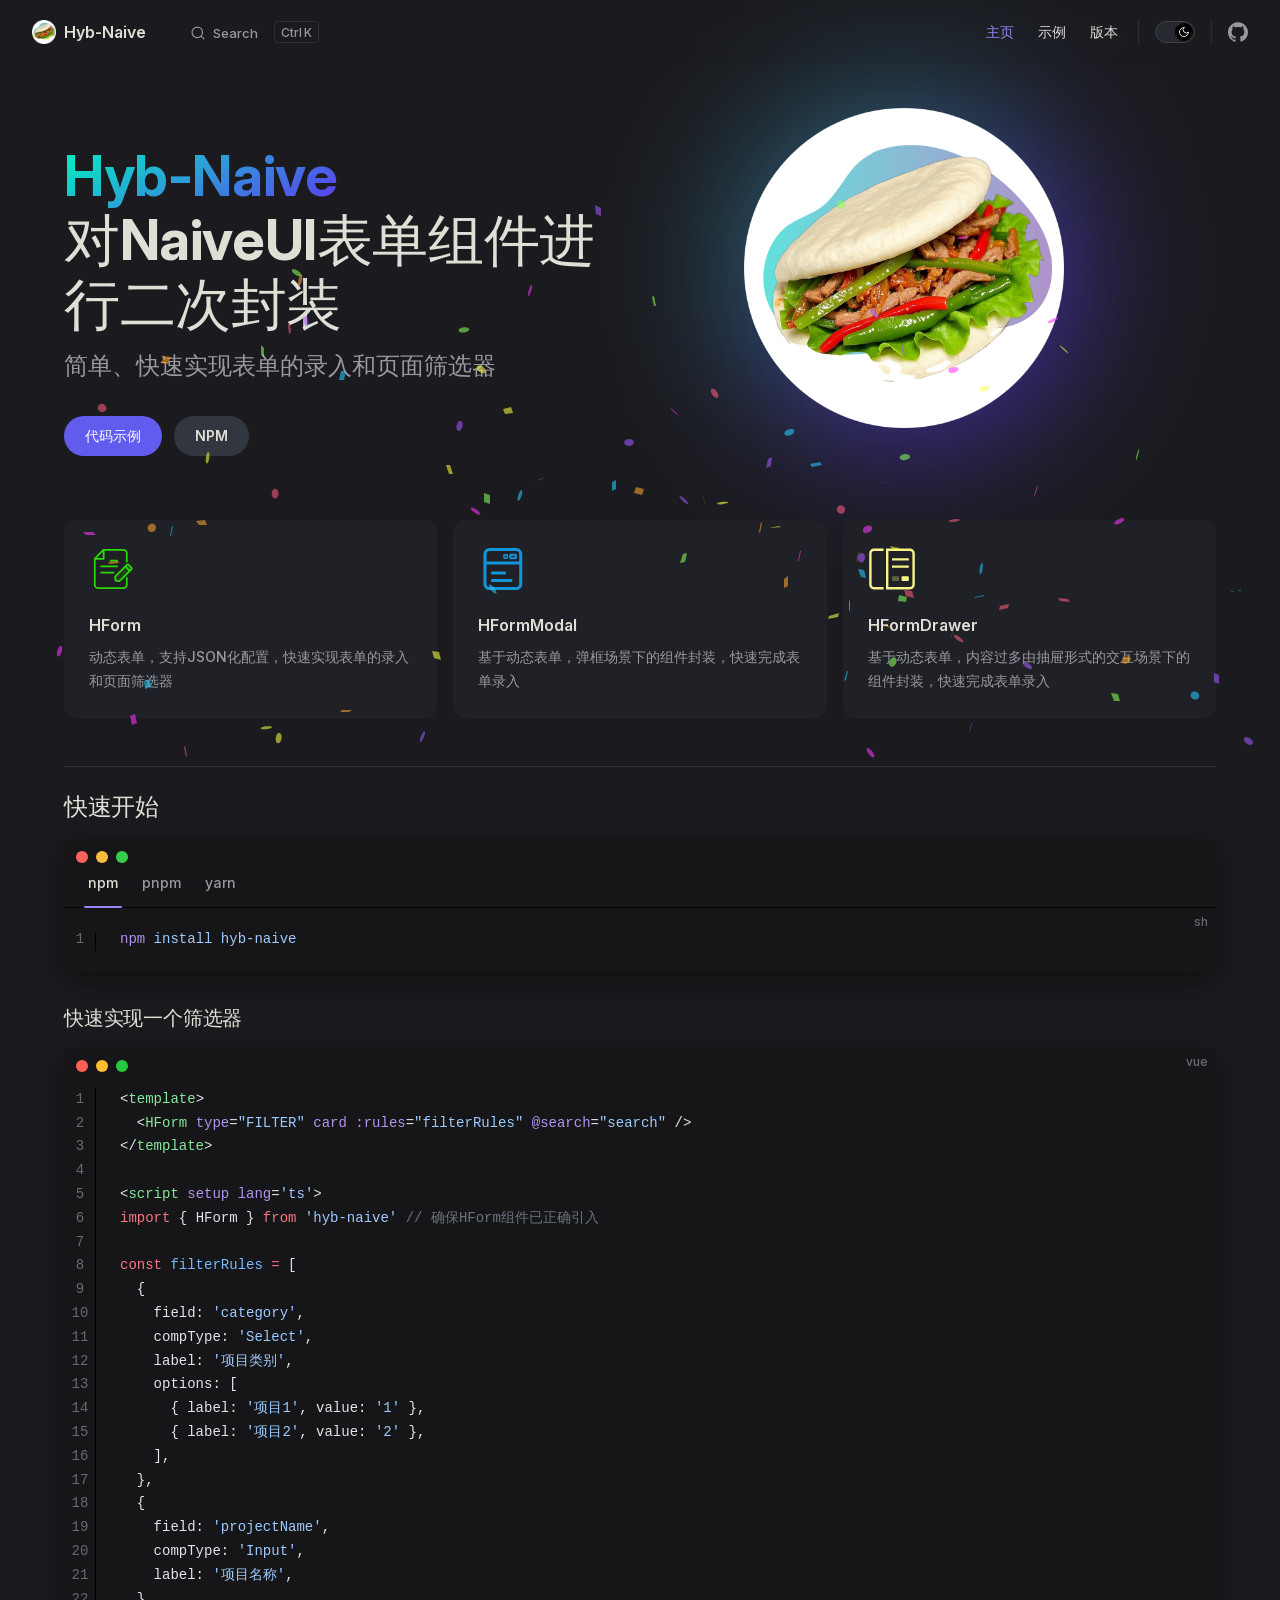
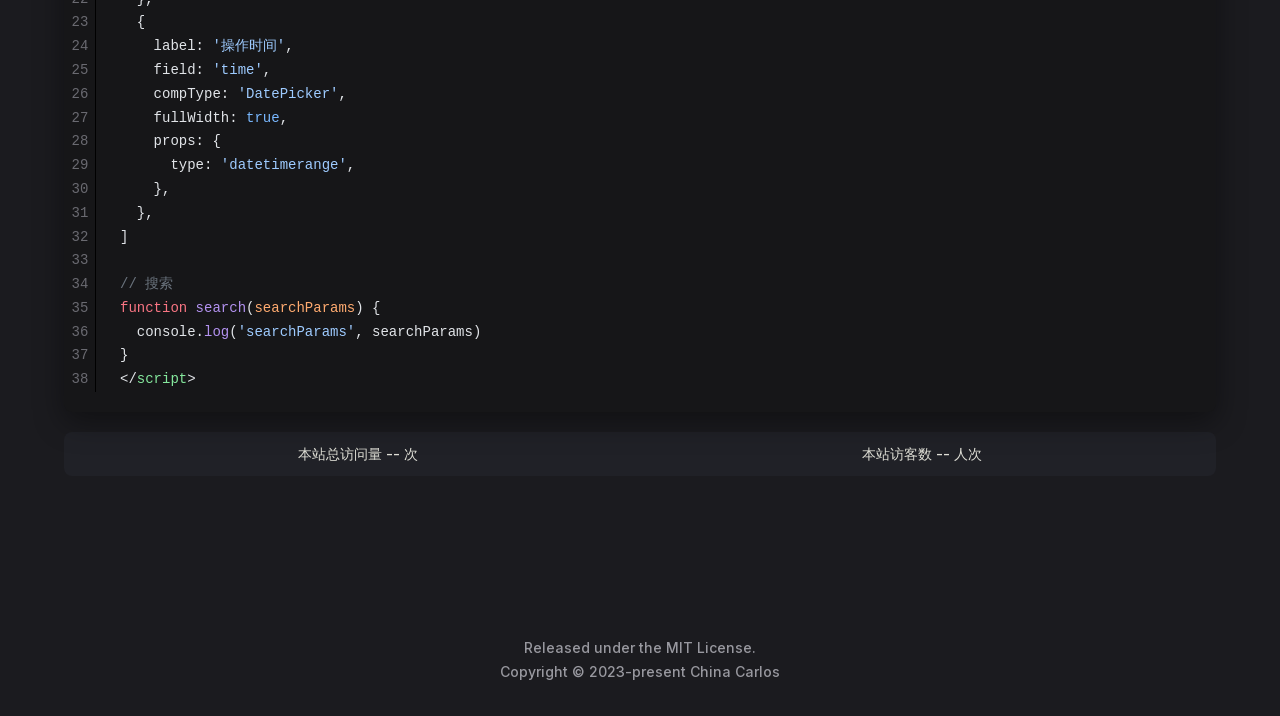
==== index.html @ 011cfeba "Updates" ====
<!DOCTYPE html>
<html lang="Zh_CN" dir="ltr">
  <head>
    <meta charset="utf-8">
    <meta name="viewport" content="width=device-width,initial-scale=1">
    <title>Hyb-Naive</title>
    <meta name="description" content="对naive-ui进行二次封装">
    <meta name="generator" content="VitePress v1.6.3">
    <link rel="preload stylesheet" href="/assets/style.CFsbwYDY.css" as="style">
    <link rel="preload stylesheet" href="/vp-icons.css" as="style">
    
    <script type="module" src="/assets/app.BbqxOSMH.js"></script>
    <link rel="preload" href="/assets/inter-roman-latin.Di8DUHzh.woff2" as="font" type="font/woff2" crossorigin="">
    <link rel="modulepreload" href="/assets/chunks/theme.DReMkZKl.js">
    <link rel="modulepreload" href="/assets/chunks/framework.Bk3OIBte.js">
    <link rel="modulepreload" href="/assets/index.md.CcuroITz.lean.js">
    <link rel="icon" href="/logo.png">
    <script id="check-dark-mode">(()=>{const e=localStorage.getItem("vitepress-theme-appearance")||"dark",a=window.matchMedia("(prefers-color-scheme: dark)").matches;(!e||e==="auto"?a:e==="dark")&&document.documentElement.classList.add("dark")})();</script>
    <script id="check-mac-os">document.documentElement.classList.toggle("mac",/Mac|iPhone|iPod|iPad/i.test(navigator.platform));</script>
  </head>
  <body>
    <div id="app"><div class="Layout" data-v-23d7ee04><!--[--><!--]--><!--[--><span tabindex="-1" data-v-21500cc4></span><a href="#VPContent" class="VPSkipLink visually-hidden" data-v-21500cc4>Skip to content</a><!--]--><!----><header class="VPNav" data-v-23d7ee04 data-v-fbfa125b><div class="VPNavBar" data-v-fbfa125b data-v-6aee6108><div class="wrapper" data-v-6aee6108><div class="container" data-v-6aee6108><div class="title" data-v-6aee6108><div class="VPNavBarTitle" data-v-6aee6108 data-v-05d55397><a class="title" href="/" data-v-05d55397><!--[--><!--]--><!--[--><img class="VPImage logo" src="/logo.png" alt data-v-9ebe201e><!--]--><span data-v-05d55397>Hyb-Naive</span><!--[--><!--]--></a></div></div><div class="content" data-v-6aee6108><div class="content-body" data-v-6aee6108><!--[--><!--]--><div class="VPNavBarSearch search" data-v-6aee6108><!--[--><!----><div id="local-search"><button type="button" class="DocSearch DocSearch-Button" aria-label="Search"><span class="DocSearch-Button-Container"><span class="vp-icon DocSearch-Search-Icon"></span><span class="DocSearch-Button-Placeholder">Search</span></span><span class="DocSearch-Button-Keys"><kbd class="DocSearch-Button-Key"></kbd><kbd class="DocSearch-Button-Key">K</kbd></span></button></div><!--]--></div><nav aria-labelledby="main-nav-aria-label" class="VPNavBarMenu menu" data-v-6aee6108 data-v-30adaf87><span id="main-nav-aria-label" class="visually-hidden" data-v-30adaf87> Main Navigation </span><!--[--><!--[--><a class="VPLink link VPNavBarMenuLink active" href="/" tabindex="0" data-v-30adaf87 data-v-bae6b1fb><!--[--><span data-v-bae6b1fb>主页</span><!--]--></a><!--]--><!--[--><a class="VPLink link VPNavBarMenuLink" href="/examples/h-form.html" tabindex="0" data-v-30adaf87 data-v-bae6b1fb><!--[--><span data-v-bae6b1fb>示例</span><!--]--></a><!--]--><!--[--><a class="VPLink link VPNavBarMenuLink" href="/version.html" tabindex="0" data-v-30adaf87 data-v-bae6b1fb><!--[--><span data-v-bae6b1fb>版本</span><!--]--></a><!--]--><!--]--></nav><!----><div class="VPNavBarAppearance appearance" data-v-6aee6108 data-v-696d2565><button class="VPSwitch VPSwitchAppearance" type="button" role="switch" title aria-checked="true" data-v-696d2565 data-v-a2db82bb data-v-34d58b3a><span class="check" data-v-34d58b3a><span class="icon" data-v-34d58b3a><!--[--><span class="vpi-sun sun" data-v-a2db82bb></span><span class="vpi-moon moon" data-v-a2db82bb></span><!--]--></span></span></button></div><div class="VPSocialLinks VPNavBarSocialLinks social-links" data-v-6aee6108 data-v-8a15bdfe data-v-4736dec0><!--[--><a class="VPSocialLink no-icon" href="https://github.com/vuejs/vitepress" aria-label="github" target="_blank" rel="noopener" data-v-4736dec0 data-v-2c86eb22><span class="vpi-social-github"></span></a><!--]--></div><div class="VPFlyout VPNavBarExtra extra" data-v-6aee6108 data-v-a6a0480f data-v-361e1e3d><button type="button" class="button" aria-haspopup="true" aria-expanded="false" aria-label="extra navigation" data-v-361e1e3d><span class="vpi-more-horizontal icon" data-v-361e1e3d></span></button><div class="menu" data-v-361e1e3d><div class="VPMenu" data-v-361e1e3d data-v-3cb383e8><!----><!--[--><!--[--><!----><div class="group" data-v-a6a0480f><div class="item appearance" data-v-a6a0480f><p class="label" data-v-a6a0480f>深浅模式</p><div class="appearance-action" data-v-a6a0480f><button class="VPSwitch VPSwitchAppearance" type="button" role="switch" title aria-checked="true" data-v-a6a0480f data-v-a2db82bb data-v-34d58b3a><span class="check" data-v-34d58b3a><span class="icon" data-v-34d58b3a><!--[--><span class="vpi-sun sun" data-v-a2db82bb></span><span class="vpi-moon moon" data-v-a2db82bb></span><!--]--></span></span></button></div></div></div><div class="group" data-v-a6a0480f><div class="item social-links" data-v-a6a0480f><div class="VPSocialLinks social-links-list" data-v-a6a0480f data-v-4736dec0><!--[--><a class="VPSocialLink no-icon" href="https://github.com/vuejs/vitepress" aria-label="github" target="_blank" rel="noopener" data-v-4736dec0 data-v-2c86eb22><span class="vpi-social-github"></span></a><!--]--></div></div></div><!--]--><!--]--></div></div></div><!--[--><!--]--><button type="button" class="VPNavBarHamburger hamburger" aria-label="mobile navigation" aria-expanded="false" aria-controls="VPNavScreen" data-v-6aee6108 data-v-17abe3c5><span class="container" data-v-17abe3c5><span class="top" data-v-17abe3c5></span><span class="middle" data-v-17abe3c5></span><span class="bottom" data-v-17abe3c5></span></span></button></div></div></div></div><div class="divider" data-v-6aee6108><div class="divider-line" data-v-6aee6108></div></div></div><!----></header><!----><!----><div class="VPContent is-home" id="VPContent" data-v-23d7ee04 data-v-f3c91dc2><div class="VPHome" data-v-f3c91dc2 data-v-8ef0e6cc><!--[--><!--]--><div class="VPHero has-image VPHomeHero" data-v-8ef0e6cc data-v-b86f2a20><div class="container" data-v-b86f2a20><div class="main" data-v-b86f2a20><!--[--><!--]--><!--[--><h1 class="heading" data-v-b86f2a20><span class="name clip" data-v-b86f2a20>Hyb-Naive</span><span class="text" data-v-b86f2a20>对NaiveUI表单组件进行二次封装</span></h1><p class="tagline" data-v-b86f2a20>简单、快速实现表单的录入和页面筛选器</p><!--]--><!--[--><!--]--><div class="actions" data-v-b86f2a20><!--[--><div class="action" data-v-b86f2a20><a class="VPButton medium brand" href="/examples/h-form.html" data-v-b86f2a20 data-v-be53fb99>代码示例</a></div><div class="action" data-v-b86f2a20><a class="VPButton medium alt" href="https://www.npmjs.com/package/hyb-naive" target="_blank" rel="noreferrer" data-v-b86f2a20 data-v-be53fb99>NPM</a></div><!--]--></div><!--[--><!--]--></div><div class="image" data-v-b86f2a20><div class="image-container" data-v-b86f2a20><div class="image-bg" data-v-b86f2a20></div><!--[--><!--[--><img class="VPImage image-src" src="/logo.png" alt="logo" data-v-9ebe201e><!--]--><!--]--></div></div></div></div><!--[--><!--]--><!--[--><!--]--><div class="VPFeatures VPHomeFeatures" data-v-8ef0e6cc data-v-f861ef36><div class="container" data-v-f861ef36><div class="items" data-v-f861ef36><!--[--><div class="grid-3 item" data-v-f861ef36><div class="VPLink no-icon VPFeature" data-v-f861ef36 data-v-334cb357><!--[--><article class="box" data-v-334cb357><!--[--><img class="VPImage" src="form.svg" height="48" width="48" alt data-v-9ebe201e><!--]--><h2 class="title" data-v-334cb357>HForm</h2><p class="details" data-v-334cb357>动态表单，支持JSON化配置，快速实现表单的录入和页面筛选器</p><!----></article><!--]--></div></div><div class="grid-3 item" data-v-f861ef36><div class="VPLink no-icon VPFeature" data-v-f861ef36 data-v-334cb357><!--[--><article class="box" data-v-334cb357><!--[--><img class="VPImage" src="modal.svg" height="48" width="48" alt data-v-9ebe201e><!--]--><h2 class="title" data-v-334cb357>HFormModal</h2><p class="details" data-v-334cb357>基于动态表单，弹框场景下的组件封装，快速完成表单录入</p><!----></article><!--]--></div></div><div class="grid-3 item" data-v-f861ef36><div class="VPLink no-icon VPFeature" data-v-f861ef36 data-v-334cb357><!--[--><article class="box" data-v-334cb357><!--[--><img class="VPImage" src="drawer.svg" height="48" width="48" alt data-v-9ebe201e><!--]--><h2 class="title" data-v-334cb357>HFormDrawer</h2><p class="details" data-v-334cb357>基于动态表单，内容过多由抽屉形式的交互场景下的组件封装，快速完成表单录入</p><!----></article><!--]--></div></div><!--]--></div></div></div><!--[--><!--]--><div class="vp-doc container" style="" data-v-8ef0e6cc data-v-0f3d583f><!--[--><div style="position:relative;" data-v-8ef0e6cc><div><h2 id="快速开始" tabindex="-1">快速开始 <a class="header-anchor" href="#快速开始" aria-label="Permalink to &quot;快速开始&quot;">​</a></h2><div class="vp-code-group vp-adaptive-theme"><div class="tabs"><input type="radio" name="group-_hlRE" id="tab-lZG-cOR" checked><label data-title="npm" for="tab-lZG-cOR">npm</label><input type="radio" name="group-_hlRE" id="tab-M5Rjfo8"><label data-title="pnpm" for="tab-M5Rjfo8">pnpm</label><input type="radio" name="group-_hlRE" id="tab-HQ-Fe_E"><label data-title="yarn" for="tab-HQ-Fe_E">yarn</label></div><div class="blocks"><div class="language-sh vp-adaptive-theme active line-numbers-mode"><button title="Copy Code" class="copy"></button><span class="lang">sh</span><pre class="shiki shiki-themes github-light github-dark vp-code" tabindex="0"><code><span class="line"><span style="--shiki-light:#6F42C1;--shiki-dark:#B392F0;">npm</span><span style="--shiki-light:#032F62;--shiki-dark:#9ECBFF;"> install</span><span style="--shiki-light:#032F62;--shiki-dark:#9ECBFF;"> hyb-naive</span></span></code></pre><div class="line-numbers-wrapper" aria-hidden="true"><span class="line-number">1</span><br></div></div><div class="language-sh vp-adaptive-theme line-numbers-mode"><button title="Copy Code" class="copy"></button><span class="lang">sh</span><pre class="shiki shiki-themes github-light github-dark vp-code" tabindex="0"><code><span class="line"><span style="--shiki-light:#6F42C1;--shiki-dark:#B392F0;">pnpm</span><span style="--shiki-light:#032F62;--shiki-dark:#9ECBFF;"> install</span><span style="--shiki-light:#032F62;--shiki-dark:#9ECBFF;"> hyb-naive</span></span></code></pre><div class="line-numbers-wrapper" aria-hidden="true"><span class="line-number">1</span><br></div></div><div class="language-sh vp-adaptive-theme line-numbers-mode"><button title="Copy Code" class="copy"></button><span class="lang">sh</span><pre class="shiki shiki-themes github-light github-dark vp-code" tabindex="0"><code><span class="line"><span style="--shiki-light:#6F42C1;--shiki-dark:#B392F0;">yarn</span><span style="--shiki-light:#032F62;--shiki-dark:#9ECBFF;"> add</span><span style="--shiki-light:#032F62;--shiki-dark:#9ECBFF;"> hyb-naive</span></span></code></pre><div class="line-numbers-wrapper" aria-hidden="true"><span class="line-number">1</span><br></div></div></div></div><h3 id="快速实现一个筛选器" tabindex="-1">快速实现一个筛选器 <a class="header-anchor" href="#快速实现一个筛选器" aria-label="Permalink to &quot;快速实现一个筛选器&quot;">​</a></h3><div class="language-vue vp-adaptive-theme line-numbers-mode"><button title="Copy Code" class="copy"></button><span class="lang">vue</span><pre class="shiki shiki-themes github-light github-dark vp-code" tabindex="0"><code><span class="line"><span style="--shiki-light:#24292E;--shiki-dark:#E1E4E8;">&lt;</span><span style="--shiki-light:#22863A;--shiki-dark:#85E89D;">template</span><span style="--shiki-light:#24292E;--shiki-dark:#E1E4E8;">&gt;</span></span>
<span class="line"><span style="--shiki-light:#24292E;--shiki-dark:#E1E4E8;">  &lt;</span><span style="--shiki-light:#22863A;--shiki-dark:#85E89D;">HForm</span><span style="--shiki-light:#6F42C1;--shiki-dark:#B392F0;"> type</span><span style="--shiki-light:#24292E;--shiki-dark:#E1E4E8;">=</span><span style="--shiki-light:#032F62;--shiki-dark:#9ECBFF;">&quot;FILTER&quot;</span><span style="--shiki-light:#6F42C1;--shiki-dark:#B392F0;"> card</span><span style="--shiki-light:#6F42C1;--shiki-dark:#B392F0;"> :rules</span><span style="--shiki-light:#24292E;--shiki-dark:#E1E4E8;">=</span><span style="--shiki-light:#032F62;--shiki-dark:#9ECBFF;">&quot;filterRules&quot;</span><span style="--shiki-light:#6F42C1;--shiki-dark:#B392F0;"> @search</span><span style="--shiki-light:#24292E;--shiki-dark:#E1E4E8;">=</span><span style="--shiki-light:#032F62;--shiki-dark:#9ECBFF;">&quot;search&quot;</span><span style="--shiki-light:#24292E;--shiki-dark:#E1E4E8;"> /&gt; </span></span>
<span class="line"><span style="--shiki-light:#24292E;--shiki-dark:#E1E4E8;">&lt;/</span><span style="--shiki-light:#22863A;--shiki-dark:#85E89D;">template</span><span style="--shiki-light:#24292E;--shiki-dark:#E1E4E8;">&gt;</span></span>
<span class="line"></span>
<span class="line"><span style="--shiki-light:#24292E;--shiki-dark:#E1E4E8;">&lt;</span><span style="--shiki-light:#22863A;--shiki-dark:#85E89D;">script</span><span style="--shiki-light:#6F42C1;--shiki-dark:#B392F0;"> setup</span><span style="--shiki-light:#6F42C1;--shiki-dark:#B392F0;"> lang</span><span style="--shiki-light:#24292E;--shiki-dark:#E1E4E8;">=</span><span style="--shiki-light:#032F62;--shiki-dark:#9ECBFF;">&#39;ts&#39;</span><span style="--shiki-light:#24292E;--shiki-dark:#E1E4E8;">&gt; </span></span>
<span class="line"><span style="--shiki-light:#D73A49;--shiki-dark:#F97583;">import</span><span style="--shiki-light:#24292E;--shiki-dark:#E1E4E8;"> { HForm } </span><span style="--shiki-light:#D73A49;--shiki-dark:#F97583;">from</span><span style="--shiki-light:#032F62;--shiki-dark:#9ECBFF;"> &#39;hyb-naive&#39;</span><span style="--shiki-light:#6A737D;--shiki-dark:#6A737D;"> // 确保HForm组件已正确引入</span></span>
<span class="line"></span>
<span class="line"><span style="--shiki-light:#D73A49;--shiki-dark:#F97583;">const</span><span style="--shiki-light:#005CC5;--shiki-dark:#79B8FF;"> filterRules</span><span style="--shiki-light:#D73A49;--shiki-dark:#F97583;"> =</span><span style="--shiki-light:#24292E;--shiki-dark:#E1E4E8;"> [</span></span>
<span class="line"><span style="--shiki-light:#24292E;--shiki-dark:#E1E4E8;">  {</span></span>
<span class="line"><span style="--shiki-light:#24292E;--shiki-dark:#E1E4E8;">    field: </span><span style="--shiki-light:#032F62;--shiki-dark:#9ECBFF;">&#39;category&#39;</span><span style="--shiki-light:#24292E;--shiki-dark:#E1E4E8;">,</span></span>
<span class="line"><span style="--shiki-light:#24292E;--shiki-dark:#E1E4E8;">    compType: </span><span style="--shiki-light:#032F62;--shiki-dark:#9ECBFF;">&#39;Select&#39;</span><span style="--shiki-light:#24292E;--shiki-dark:#E1E4E8;">,</span></span>
<span class="line"><span style="--shiki-light:#24292E;--shiki-dark:#E1E4E8;">    label: </span><span style="--shiki-light:#032F62;--shiki-dark:#9ECBFF;">&#39;项目类别&#39;</span><span style="--shiki-light:#24292E;--shiki-dark:#E1E4E8;">,</span></span>
<span class="line"><span style="--shiki-light:#24292E;--shiki-dark:#E1E4E8;">    options: [</span></span>
<span class="line"><span style="--shiki-light:#24292E;--shiki-dark:#E1E4E8;">      { label: </span><span style="--shiki-light:#032F62;--shiki-dark:#9ECBFF;">&#39;项目1&#39;</span><span style="--shiki-light:#24292E;--shiki-dark:#E1E4E8;">, value: </span><span style="--shiki-light:#032F62;--shiki-dark:#9ECBFF;">&#39;1&#39;</span><span style="--shiki-light:#24292E;--shiki-dark:#E1E4E8;"> },</span></span>
<span class="line"><span style="--shiki-light:#24292E;--shiki-dark:#E1E4E8;">      { label: </span><span style="--shiki-light:#032F62;--shiki-dark:#9ECBFF;">&#39;项目2&#39;</span><span style="--shiki-light:#24292E;--shiki-dark:#E1E4E8;">, value: </span><span style="--shiki-light:#032F62;--shiki-dark:#9ECBFF;">&#39;2&#39;</span><span style="--shiki-light:#24292E;--shiki-dark:#E1E4E8;"> },</span></span>
<span class="line"><span style="--shiki-light:#24292E;--shiki-dark:#E1E4E8;">    ],</span></span>
<span class="line"><span style="--shiki-light:#24292E;--shiki-dark:#E1E4E8;">  },</span></span>
<span class="line"><span style="--shiki-light:#24292E;--shiki-dark:#E1E4E8;">  {</span></span>
<span class="line"><span style="--shiki-light:#24292E;--shiki-dark:#E1E4E8;">    field: </span><span style="--shiki-light:#032F62;--shiki-dark:#9ECBFF;">&#39;projectName&#39;</span><span style="--shiki-light:#24292E;--shiki-dark:#E1E4E8;">,</span></span>
<span class="line"><span style="--shiki-light:#24292E;--shiki-dark:#E1E4E8;">    compType: </span><span style="--shiki-light:#032F62;--shiki-dark:#9ECBFF;">&#39;Input&#39;</span><span style="--shiki-light:#24292E;--shiki-dark:#E1E4E8;">,</span></span>
<span class="line"><span style="--shiki-light:#24292E;--shiki-dark:#E1E4E8;">    label: </span><span style="--shiki-light:#032F62;--shiki-dark:#9ECBFF;">&#39;项目名称&#39;</span><span style="--shiki-light:#24292E;--shiki-dark:#E1E4E8;">,</span></span>
<span class="line"><span style="--shiki-light:#24292E;--shiki-dark:#E1E4E8;">  },</span></span>
<span class="line"><span style="--shiki-light:#24292E;--shiki-dark:#E1E4E8;">  {</span></span>
<span class="line"><span style="--shiki-light:#24292E;--shiki-dark:#E1E4E8;">    label: </span><span style="--shiki-light:#032F62;--shiki-dark:#9ECBFF;">&#39;操作时间&#39;</span><span style="--shiki-light:#24292E;--shiki-dark:#E1E4E8;">,</span></span>
<span class="line"><span style="--shiki-light:#24292E;--shiki-dark:#E1E4E8;">    field: </span><span style="--shiki-light:#032F62;--shiki-dark:#9ECBFF;">&#39;time&#39;</span><span style="--shiki-light:#24292E;--shiki-dark:#E1E4E8;">,</span></span>
<span class="line"><span style="--shiki-light:#24292E;--shiki-dark:#E1E4E8;">    compType: </span><span style="--shiki-light:#032F62;--shiki-dark:#9ECBFF;">&#39;DatePicker&#39;</span><span style="--shiki-light:#24292E;--shiki-dark:#E1E4E8;">,</span></span>
<span class="line"><span style="--shiki-light:#24292E;--shiki-dark:#E1E4E8;">    fullWidth: </span><span style="--shiki-light:#005CC5;--shiki-dark:#79B8FF;">true</span><span style="--shiki-light:#24292E;--shiki-dark:#E1E4E8;">,</span></span>
<span class="line"><span style="--shiki-light:#24292E;--shiki-dark:#E1E4E8;">    props: {</span></span>
<span class="line"><span style="--shiki-light:#24292E;--shiki-dark:#E1E4E8;">      type: </span><span style="--shiki-light:#032F62;--shiki-dark:#9ECBFF;">&#39;datetimerange&#39;</span><span style="--shiki-light:#24292E;--shiki-dark:#E1E4E8;">,</span></span>
<span class="line"><span style="--shiki-light:#24292E;--shiki-dark:#E1E4E8;">    },</span></span>
<span class="line"><span style="--shiki-light:#24292E;--shiki-dark:#E1E4E8;">  },</span></span>
<span class="line"><span style="--shiki-light:#24292E;--shiki-dark:#E1E4E8;">]</span></span>
<span class="line"></span>
<span class="line"><span style="--shiki-light:#6A737D;--shiki-dark:#6A737D;">// 搜索</span></span>
<span class="line"><span style="--shiki-light:#D73A49;--shiki-dark:#F97583;">function</span><span style="--shiki-light:#6F42C1;--shiki-dark:#B392F0;"> search</span><span style="--shiki-light:#24292E;--shiki-dark:#E1E4E8;">(</span><span style="--shiki-light:#E36209;--shiki-dark:#FFAB70;">searchParams</span><span style="--shiki-light:#24292E;--shiki-dark:#E1E4E8;">) {</span></span>
<span class="line"><span style="--shiki-light:#24292E;--shiki-dark:#E1E4E8;">  console.</span><span style="--shiki-light:#6F42C1;--shiki-dark:#B392F0;">log</span><span style="--shiki-light:#24292E;--shiki-dark:#E1E4E8;">(</span><span style="--shiki-light:#032F62;--shiki-dark:#9ECBFF;">&#39;searchParams&#39;</span><span style="--shiki-light:#24292E;--shiki-dark:#E1E4E8;">, searchParams)</span></span>
<span class="line"><span style="--shiki-light:#24292E;--shiki-dark:#E1E4E8;">}</span></span>
<span class="line"><span style="--shiki-light:#24292E;--shiki-dark:#E1E4E8;">&lt;/</span><span style="--shiki-light:#22863A;--shiki-dark:#85E89D;">script</span><span style="--shiki-light:#24292E;--shiki-dark:#E1E4E8;">&gt;</span></span></code></pre><div class="line-numbers-wrapper" aria-hidden="true"><span class="line-number">1</span><br><span class="line-number">2</span><br><span class="line-number">3</span><br><span class="line-number">4</span><br><span class="line-number">5</span><br><span class="line-number">6</span><br><span class="line-number">7</span><br><span class="line-number">8</span><br><span class="line-number">9</span><br><span class="line-number">10</span><br><span class="line-number">11</span><br><span class="line-number">12</span><br><span class="line-number">13</span><br><span class="line-number">14</span><br><span class="line-number">15</span><br><span class="line-number">16</span><br><span class="line-number">17</span><br><span class="line-number">18</span><br><span class="line-number">19</span><br><span class="line-number">20</span><br><span class="line-number">21</span><br><span class="line-number">22</span><br><span class="line-number">23</span><br><span class="line-number">24</span><br><span class="line-number">25</span><br><span class="line-number">26</span><br><span class="line-number">27</span><br><span class="line-number">28</span><br><span class="line-number">29</span><br><span class="line-number">30</span><br><span class="line-number">31</span><br><span class="line-number">32</span><br><span class="line-number">33</span><br><span class="line-number">34</span><br><span class="line-number">35</span><br><span class="line-number">36</span><br><span class="line-number">37</span><br><span class="line-number">38</span><br></div></div><!----><div class="panel" data-v-43379f7b><div class="container" data-v-43379f7b><section class="grid" data-v-43379f7b><span class="text" data-v-43379f7b> 本站总访问量 <span id="busuanzi_value_site_pv" class="font-bold" data-v-43379f7b>--</span> 次 </span><span class="text" data-v-43379f7b> 本站访客数 <span id="busuanzi_value_site_uv" class="font-bold" data-v-43379f7b>--</span> 人次 </span></section></div></div></div></div><!--]--></div></div></div><footer class="VPFooter" data-v-23d7ee04 data-v-d6b1477e><div class="container" data-v-d6b1477e><p class="message" data-v-d6b1477e>Released under the MIT License.</p><p class="copyright" data-v-d6b1477e>Copyright © 2023-present China Carlos</p></div></footer><!--[--><!--]--></div></div>
    <script>window.__VP_HASH_MAP__=JSON.parse("{\"api-examples.md\":\"D40uuzTb\",\"examples_h-form-drawer.md\":\"S4zs67J1\",\"examples_h-form-modal.md\":\"C1eXAswU\",\"examples_h-form.md\":\"CUpnfoU1\",\"index.md\":\"CcuroITz\",\"version.md\":\"BwErDfk3\"}");window.__VP_SITE_DATA__=JSON.parse("{\"lang\":\"zh-CN\",\"dir\":\"ltr\",\"title\":\"Hyb-Naive\",\"description\":\"对naive-ui进行二次封装\",\"base\":\"/\",\"head\":[],\"router\":{\"prefetchLinks\":true},\"appearance\":\"dark\",\"themeConfig\":{\"logo\":\"/logo.png\",\"nav\":[{\"text\":\"主页\",\"link\":\"/\"},{\"text\":\"示例\",\"link\":\"/examples/h-form\"},{\"text\":\"版本\",\"link\":\"/version\"}],\"outline\":{\"level\":[2,6],\"label\":\"目录大纲\"},\"docFooter\":{\"prev\":\"上一页\",\"next\":\"下一页\"},\"darkModeSwitchLabel\":\"深浅模式\",\"returnToTopLabel\":\"返回顶部\",\"sidebarMenuLabel\":\"目录\",\"search\":{\"provider\":\"local\",\"options\":{\"locales\":{\"zh\":{\"translations\":{\"button\":{\"buttonText\":\"搜索文档\",\"buttonAriaLabel\":\"搜索文档\"},\"modal\":{\"footer\":{\"selectText\":\"选择\",\"navigateText\":\"切换\",\"closeText\":\"关闭\"}}}}}}},\"sidebar\":[{\"text\":\"表单\",\"items\":[{\"text\":\"HForm\",\"link\":\"/examples/h-form\"},{\"text\":\"HFormModal\",\"link\":\"/examples/h-form-modal\"},{\"text\":\"HFormDrawer\",\"link\":\"/examples/h-form-drawer\"}]}],\"socialLinks\":[{\"icon\":\"github\",\"link\":\"https://github.com/vuejs/vitepress\"}],\"footer\":{\"message\":\"Released under the MIT License.\",\"copyright\":\"Copyright © 2023-present China Carlos\"},\"lastUpdated\":{\"text\":\"最后更新于\",\"formatOptions\":{\"dateStyle\":\"full\",\"timeStyle\":\"medium\"}}},\"locales\":{\"root\":{\"label\":\"简体中文\",\"lang\":\"Zh_CN\"}},\"scrollOffset\":134,\"cleanUrls\":false}");</script>
    
  </body>
</html>
---- assets/style.CFsbwYDY.css ----
@font-face{font-family:Inter;font-style:normal;font-weight:100 900;font-display:swap;src:url(/assets/inter-roman-cyrillic-ext.BBPuwvHQ.woff2) format("woff2");unicode-range:U+0460-052F,U+1C80-1C88,U+20B4,U+2DE0-2DFF,U+A640-A69F,U+FE2E-FE2F}@font-face{font-family:Inter;font-style:normal;font-weight:100 900;font-display:swap;src:url(/assets/inter-roman-cyrillic.C5lxZ8CY.woff2) format("woff2");unicode-range:U+0301,U+0400-045F,U+0490-0491,U+04B0-04B1,U+2116}@font-face{font-family:Inter;font-style:normal;font-weight:100 900;font-display:swap;src:url(/assets/inter-roman-greek-ext.CqjqNYQ-.woff2) format("woff2");unicode-range:U+1F00-1FFF}@font-face{font-family:Inter;font-style:normal;font-weight:100 900;font-display:swap;src:url(/assets/inter-roman-greek.BBVDIX6e.woff2) format("woff2");unicode-range:U+0370-0377,U+037A-037F,U+0384-038A,U+038C,U+038E-03A1,U+03A3-03FF}@font-face{font-family:Inter;font-style:normal;font-weight:100 900;font-display:swap;src:url(/assets/inter-roman-vietnamese.BjW4sHH5.woff2) format("woff2");unicode-range:U+0102-0103,U+0110-0111,U+0128-0129,U+0168-0169,U+01A0-01A1,U+01AF-01B0,U+0300-0301,U+0303-0304,U+0308-0309,U+0323,U+0329,U+1EA0-1EF9,U+20AB}@font-face{font-family:Inter;font-style:normal;font-weight:100 900;font-display:swap;src:url(/assets/inter-roman-latin-ext.4ZJIpNVo.woff2) format("woff2");unicode-range:U+0100-02AF,U+0304,U+0308,U+0329,U+1E00-1E9F,U+1EF2-1EFF,U+2020,U+20A0-20AB,U+20AD-20C0,U+2113,U+2C60-2C7F,U+A720-A7FF}@font-face{font-family:Inter;font-style:normal;font-weight:100 900;font-display:swap;src:url(/assets/inter-roman-latin.Di8DUHzh.woff2) format("woff2");unicode-range:U+0000-00FF,U+0131,U+0152-0153,U+02BB-02BC,U+02C6,U+02DA,U+02DC,U+0304,U+0308,U+0329,U+2000-206F,U+2074,U+20AC,U+2122,U+2191,U+2193,U+2212,U+2215,U+FEFF,U+FFFD}@font-face{font-family:Inter;font-style:italic;font-weight:100 900;font-display:swap;src:url(/assets/inter-italic-cyrillic-ext.r48I6akx.woff2) format("woff2");unicode-range:U+0460-052F,U+1C80-1C88,U+20B4,U+2DE0-2DFF,U+A640-A69F,U+FE2E-FE2F}@font-face{font-family:Inter;font-style:italic;font-weight:100 900;font-display:swap;src:url(/assets/inter-italic-cyrillic.By2_1cv3.woff2) format("woff2");unicode-range:U+0301,U+0400-045F,U+0490-0491,U+04B0-04B1,U+2116}@font-face{font-family:Inter;font-style:italic;font-weight:100 900;font-display:swap;src:url(/assets/inter-italic-greek-ext.1u6EdAuj.woff2) format("woff2");unicode-range:U+1F00-1FFF}@font-face{font-family:Inter;font-style:italic;font-weight:100 900;font-display:swap;src:url(/assets/inter-italic-greek.DJ8dCoTZ.woff2) format("woff2");unicode-range:U+0370-0377,U+037A-037F,U+0384-038A,U+038C,U+038E-03A1,U+03A3-03FF}@font-face{font-family:Inter;font-style:italic;font-weight:100 900;font-display:swap;src:url(/assets/inter-italic-vietnamese.BSbpV94h.woff2) format("woff2");unicode-range:U+0102-0103,U+0110-0111,U+0128-0129,U+0168-0169,U+01A0-01A1,U+01AF-01B0,U+0300-0301,U+0303-0304,U+0308-0309,U+0323,U+0329,U+1EA0-1EF9,U+20AB}@font-face{font-family:Inter;font-style:italic;font-weight:100 900;font-display:swap;src:url(/assets/inter-italic-latin-ext.CN1xVJS-.woff2) format("woff2");unicode-range:U+0100-02AF,U+0304,U+0308,U+0329,U+1E00-1E9F,U+1EF2-1EFF,U+2020,U+20A0-20AB,U+20AD-20C0,U+2113,U+2C60-2C7F,U+A720-A7FF}@font-face{font-family:Inter;font-style:italic;font-weight:100 900;font-display:swap;src:url(/assets/inter-italic-latin.C2AdPX0b.woff2) format("woff2");unicode-range:U+0000-00FF,U+0131,U+0152-0153,U+02BB-02BC,U+02C6,U+02DA,U+02DC,U+0304,U+0308,U+0329,U+2000-206F,U+2074,U+20AC,U+2122,U+2191,U+2193,U+2212,U+2215,U+FEFF,U+FFFD}@font-face{font-family:Punctuation SC;font-weight:400;src:local("PingFang SC Regular"),local("Noto Sans CJK SC"),local("Microsoft YaHei");unicode-range:U+201C,U+201D,U+2018,U+2019,U+2E3A,U+2014,U+2013,U+2026,U+00B7,U+007E,U+002F}@font-face{font-family:Punctuation SC;font-weight:500;src:local("PingFang SC Medium"),local("Noto Sans CJK SC"),local("Microsoft YaHei");unicode-range:U+201C,U+201D,U+2018,U+2019,U+2E3A,U+2014,U+2013,U+2026,U+00B7,U+007E,U+002F}@font-face{font-family:Punctuation SC;font-weight:600;src:local("PingFang SC Semibold"),local("Noto Sans CJK SC Bold"),local("Microsoft YaHei Bold");unicode-range:U+201C,U+201D,U+2018,U+2019,U+2E3A,U+2014,U+2013,U+2026,U+00B7,U+007E,U+002F}@font-face{font-family:Punctuation SC;font-weight:700;src:local("PingFang SC Semibold"),local("Noto Sans CJK SC Bold"),local("Microsoft YaHei Bold");unicode-range:U+201C,U+201D,U+2018,U+2019,U+2E3A,U+2014,U+2013,U+2026,U+00B7,U+007E,U+002F}:root{--vp-c-white: #ffffff;--vp-c-black: #000000;--vp-c-neutral: var(--vp-c-black);--vp-c-neutral-inverse: var(--vp-c-white)}.dark{--vp-c-neutral: var(--vp-c-white);--vp-c-neutral-inverse: var(--vp-c-black)}:root{--vp-c-gray-1: #dddde3;--vp-c-gray-2: #e4e4e9;--vp-c-gray-3: #ebebef;--vp-c-gray-soft: rgba(142, 150, 170, .14);--vp-c-indigo-1: #3451b2;--vp-c-indigo-2: #3a5ccc;--vp-c-indigo-3: #5672cd;--vp-c-indigo-soft: rgba(100, 108, 255, .14);--vp-c-purple-1: #6f42c1;--vp-c-purple-2: #7e4cc9;--vp-c-purple-3: #8e5cd9;--vp-c-purple-soft: rgba(159, 122, 234, .14);--vp-c-green-1: #18794e;--vp-c-green-2: #299764;--vp-c-green-3: #30a46c;--vp-c-green-soft: rgba(16, 185, 129, .14);--vp-c-yellow-1: #915930;--vp-c-yellow-2: #946300;--vp-c-yellow-3: #9f6a00;--vp-c-yellow-soft: rgba(234, 179, 8, .14);--vp-c-red-1: #b8272c;--vp-c-red-2: #d5393e;--vp-c-red-3: #e0575b;--vp-c-red-soft: rgba(244, 63, 94, .14);--vp-c-sponsor: #db2777}.dark{--vp-c-gray-1: #515c67;--vp-c-gray-2: #414853;--vp-c-gray-3: #32363f;--vp-c-gray-soft: rgba(101, 117, 133, .16);--vp-c-indigo-1: #a8b1ff;--vp-c-indigo-2: #5c73e7;--vp-c-indigo-3: #3e63dd;--vp-c-indigo-soft: rgba(100, 108, 255, .16);--vp-c-purple-1: #c8abfa;--vp-c-purple-2: #a879e6;--vp-c-purple-3: #8e5cd9;--vp-c-purple-soft: rgba(159, 122, 234, .16);--vp-c-green-1: #3dd68c;--vp-c-green-2: #30a46c;--vp-c-green-3: #298459;--vp-c-green-soft: rgba(16, 185, 129, .16);--vp-c-yellow-1: #f9b44e;--vp-c-yellow-2: #da8b17;--vp-c-yellow-3: #a46a0a;--vp-c-yellow-soft: rgba(234, 179, 8, .16);--vp-c-red-1: #f66f81;--vp-c-red-2: #f14158;--vp-c-red-3: #b62a3c;--vp-c-red-soft: rgba(244, 63, 94, .16)}:root{--vp-c-bg: #ffffff;--vp-c-bg-alt: #f6f6f7;--vp-c-bg-elv: #ffffff;--vp-c-bg-soft: #f6f6f7}.dark{--vp-c-bg: #1b1b1f;--vp-c-bg-alt: #161618;--vp-c-bg-elv: #202127;--vp-c-bg-soft: #202127}:root{--vp-c-border: #c2c2c4;--vp-c-divider: #e2e2e3;--vp-c-gutter: #e2e2e3}.dark{--vp-c-border: #3c3f44;--vp-c-divider: #2e2e32;--vp-c-gutter: #000000}:root{--vp-c-text-1: #3c3c43;--vp-c-text-2: #67676c;--vp-c-text-3: #929295}.dark{--vp-c-text-1: #dfdfd6;--vp-c-text-2: #98989f;--vp-c-text-3: #6a6a71}:root{--vp-c-default-1: var(--vp-c-gray-1);--vp-c-default-2: var(--vp-c-gray-2);--vp-c-default-3: var(--vp-c-gray-3);--vp-c-default-soft: var(--vp-c-gray-soft);--vp-c-brand-1: var(--vp-c-indigo-1);--vp-c-brand-2: var(--vp-c-indigo-2);--vp-c-brand-3: var(--vp-c-indigo-3);--vp-c-brand-soft: var(--vp-c-indigo-soft);--vp-c-brand: var(--vp-c-brand-1);--vp-c-tip-1: var(--vp-c-brand-1);--vp-c-tip-2: var(--vp-c-brand-2);--vp-c-tip-3: var(--vp-c-brand-3);--vp-c-tip-soft: var(--vp-c-brand-soft);--vp-c-note-1: var(--vp-c-brand-1);--vp-c-note-2: var(--vp-c-brand-2);--vp-c-note-3: var(--vp-c-brand-3);--vp-c-note-soft: var(--vp-c-brand-soft);--vp-c-success-1: var(--vp-c-green-1);--vp-c-success-2: var(--vp-c-green-2);--vp-c-success-3: var(--vp-c-green-3);--vp-c-success-soft: var(--vp-c-green-soft);--vp-c-important-1: var(--vp-c-purple-1);--vp-c-important-2: var(--vp-c-purple-2);--vp-c-important-3: var(--vp-c-purple-3);--vp-c-important-soft: var(--vp-c-purple-soft);--vp-c-warning-1: var(--vp-c-yellow-1);--vp-c-warning-2: var(--vp-c-yellow-2);--vp-c-warning-3: var(--vp-c-yellow-3);--vp-c-warning-soft: var(--vp-c-yellow-soft);--vp-c-danger-1: var(--vp-c-red-1);--vp-c-danger-2: var(--vp-c-red-2);--vp-c-danger-3: var(--vp-c-red-3);--vp-c-danger-soft: var(--vp-c-red-soft);--vp-c-caution-1: var(--vp-c-red-1);--vp-c-caution-2: var(--vp-c-red-2);--vp-c-caution-3: var(--vp-c-red-3);--vp-c-caution-soft: var(--vp-c-red-soft)}:root{--vp-font-family-base: "Inter", ui-sans-serif, system-ui, sans-serif, "Apple Color Emoji", "Segoe UI Emoji", "Segoe UI Symbol", "Noto Color Emoji";--vp-font-family-mono: ui-monospace, "Menlo", "Monaco", "Consolas", "Liberation Mono", "Courier New", monospace;font-optical-sizing:auto}:root:where(:lang(zh)){--vp-font-family-base: "Punctuation SC", "Inter", ui-sans-serif, system-ui, sans-serif, "Apple Color Emoji", "Segoe UI Emoji", "Segoe UI Symbol", "Noto Color Emoji"}:root{--vp-shadow-1: 0 1px 2px rgba(0, 0, 0, .04), 0 1px 2px rgba(0, 0, 0, .06);--vp-shadow-2: 0 3px 12px rgba(0, 0, 0, .07), 0 1px 4px rgba(0, 0, 0, .07);--vp-shadow-3: 0 12px 32px rgba(0, 0, 0, .1), 0 2px 6px rgba(0, 0, 0, .08);--vp-shadow-4: 0 14px 44px rgba(0, 0, 0, .12), 0 3px 9px rgba(0, 0, 0, .12);--vp-shadow-5: 0 18px 56px rgba(0, 0, 0, .16), 0 4px 12px rgba(0, 0, 0, .16)}:root{--vp-z-index-footer: 10;--vp-z-index-local-nav: 20;--vp-z-index-nav: 30;--vp-z-index-layout-top: 40;--vp-z-index-backdrop: 50;--vp-z-index-sidebar: 60}@media (min-width: 960px){:root{--vp-z-index-sidebar: 25}}:root{--vp-layout-max-width: 1440px}:root{--vp-header-anchor-symbol: "#"}:root{--vp-code-line-height: 1.7;--vp-code-font-size: .875em;--vp-code-color: var(--vp-c-brand-1);--vp-code-link-color: var(--vp-c-brand-1);--vp-code-link-hover-color: var(--vp-c-brand-2);--vp-code-bg: var(--vp-c-default-soft);--vp-code-block-color: var(--vp-c-text-2);--vp-code-block-bg: var(--vp-c-bg-alt);--vp-code-block-divider-color: var(--vp-c-gutter);--vp-code-lang-color: var(--vp-c-text-3);--vp-code-line-highlight-color: var(--vp-c-default-soft);--vp-code-line-number-color: var(--vp-c-text-3);--vp-code-line-diff-add-color: var(--vp-c-success-soft);--vp-code-line-diff-add-symbol-color: var(--vp-c-success-1);--vp-code-line-diff-remove-color: var(--vp-c-danger-soft);--vp-code-line-diff-remove-symbol-color: var(--vp-c-danger-1);--vp-code-line-warning-color: var(--vp-c-warning-soft);--vp-code-line-error-color: var(--vp-c-danger-soft);--vp-code-copy-code-border-color: var(--vp-c-divider);--vp-code-copy-code-bg: var(--vp-c-bg-soft);--vp-code-copy-code-hover-border-color: var(--vp-c-divider);--vp-code-copy-code-hover-bg: var(--vp-c-bg);--vp-code-copy-code-active-text: var(--vp-c-text-2);--vp-code-copy-copied-text-content: "Copied";--vp-code-tab-divider: var(--vp-code-block-divider-color);--vp-code-tab-text-color: var(--vp-c-text-2);--vp-code-tab-bg: var(--vp-code-block-bg);--vp-code-tab-hover-text-color: var(--vp-c-text-1);--vp-code-tab-active-text-color: var(--vp-c-text-1);--vp-code-tab-active-bar-color: var(--vp-c-brand-1)}:lang(es),:lang(pt){--vp-code-copy-copied-text-content: "Copiado"}:lang(fa){--vp-code-copy-copied-text-content: "کپی شد"}:lang(ko){--vp-code-copy-copied-text-content: "복사됨"}:lang(ru){--vp-code-copy-copied-text-content: "Скопировано"}:lang(zh){--vp-code-copy-copied-text-content: "已复制"}:root{--vp-button-brand-border: transparent;--vp-button-brand-text: var(--vp-c-white);--vp-button-brand-bg: var(--vp-c-brand-3);--vp-button-brand-hover-border: transparent;--vp-button-brand-hover-text: var(--vp-c-white);--vp-button-brand-hover-bg: var(--vp-c-brand-2);--vp-button-brand-active-border: transparent;--vp-button-brand-active-text: var(--vp-c-white);--vp-button-brand-active-bg: var(--vp-c-brand-1);--vp-button-alt-border: transparent;--vp-button-alt-text: var(--vp-c-text-1);--vp-button-alt-bg: var(--vp-c-default-3);--vp-button-alt-hover-border: transparent;--vp-button-alt-hover-text: var(--vp-c-text-1);--vp-button-alt-hover-bg: var(--vp-c-default-2);--vp-button-alt-active-border: transparent;--vp-button-alt-active-text: var(--vp-c-text-1);--vp-button-alt-active-bg: var(--vp-c-default-1);--vp-button-sponsor-border: var(--vp-c-text-2);--vp-button-sponsor-text: var(--vp-c-text-2);--vp-button-sponsor-bg: transparent;--vp-button-sponsor-hover-border: var(--vp-c-sponsor);--vp-button-sponsor-hover-text: var(--vp-c-sponsor);--vp-button-sponsor-hover-bg: transparent;--vp-button-sponsor-active-border: var(--vp-c-sponsor);--vp-button-sponsor-active-text: var(--vp-c-sponsor);--vp-button-sponsor-active-bg: transparent}:root{--vp-custom-block-font-size: 14px;--vp-custom-block-code-font-size: 13px;--vp-custom-block-info-border: transparent;--vp-custom-block-info-text: var(--vp-c-text-1);--vp-custom-block-info-bg: var(--vp-c-default-soft);--vp-custom-block-info-code-bg: var(--vp-c-default-soft);--vp-custom-block-note-border: transparent;--vp-custom-block-note-text: var(--vp-c-text-1);--vp-custom-block-note-bg: var(--vp-c-default-soft);--vp-custom-block-note-code-bg: var(--vp-c-default-soft);--vp-custom-block-tip-border: transparent;--vp-custom-block-tip-text: var(--vp-c-text-1);--vp-custom-block-tip-bg: var(--vp-c-tip-soft);--vp-custom-block-tip-code-bg: var(--vp-c-tip-soft);--vp-custom-block-important-border: transparent;--vp-custom-block-important-text: var(--vp-c-text-1);--vp-custom-block-important-bg: var(--vp-c-important-soft);--vp-custom-block-important-code-bg: var(--vp-c-important-soft);--vp-custom-block-warning-border: transparent;--vp-custom-block-warning-text: var(--vp-c-text-1);--vp-custom-block-warning-bg: var(--vp-c-warning-soft);--vp-custom-block-warning-code-bg: var(--vp-c-warning-soft);--vp-custom-block-danger-border: transparent;--vp-custom-block-danger-text: var(--vp-c-text-1);--vp-custom-block-danger-bg: var(--vp-c-danger-soft);--vp-custom-block-danger-code-bg: var(--vp-c-danger-soft);--vp-custom-block-caution-border: transparent;--vp-custom-block-caution-text: var(--vp-c-text-1);--vp-custom-block-caution-bg: var(--vp-c-caution-soft);--vp-custom-block-caution-code-bg: var(--vp-c-caution-soft);--vp-custom-block-details-border: var(--vp-custom-block-info-border);--vp-custom-block-details-text: var(--vp-custom-block-info-text);--vp-custom-block-details-bg: var(--vp-custom-block-info-bg);--vp-custom-block-details-code-bg: var(--vp-custom-block-info-code-bg)}:root{--vp-input-border-color: var(--vp-c-border);--vp-input-bg-color: var(--vp-c-bg-alt);--vp-input-switch-bg-color: var(--vp-c-default-soft)}:root{--vp-nav-height: 64px;--vp-nav-bg-color: var(--vp-c-bg);--vp-nav-screen-bg-color: var(--vp-c-bg);--vp-nav-logo-height: 24px}.hide-nav{--vp-nav-height: 0px}.hide-nav .VPSidebar{--vp-nav-height: 22px}:root{--vp-local-nav-bg-color: var(--vp-c-bg)}:root{--vp-sidebar-width: 272px;--vp-sidebar-bg-color: var(--vp-c-bg-alt)}:root{--vp-backdrop-bg-color: rgba(0, 0, 0, .6)}:root{--vp-home-hero-name-color: var(--vp-c-brand-1);--vp-home-hero-name-background: transparent;--vp-home-hero-image-background-image: none;--vp-home-hero-image-filter: none}:root{--vp-badge-info-border: transparent;--vp-badge-info-text: var(--vp-c-text-2);--vp-badge-info-bg: var(--vp-c-default-soft);--vp-badge-tip-border: transparent;--vp-badge-tip-text: var(--vp-c-tip-1);--vp-badge-tip-bg: var(--vp-c-tip-soft);--vp-badge-warning-border: transparent;--vp-badge-warning-text: var(--vp-c-warning-1);--vp-badge-warning-bg: var(--vp-c-warning-soft);--vp-badge-danger-border: transparent;--vp-badge-danger-text: var(--vp-c-danger-1);--vp-badge-danger-bg: var(--vp-c-danger-soft)}:root{--vp-carbon-ads-text-color: var(--vp-c-text-1);--vp-carbon-ads-poweredby-color: var(--vp-c-text-2);--vp-carbon-ads-bg-color: var(--vp-c-bg-soft);--vp-carbon-ads-hover-text-color: var(--vp-c-brand-1);--vp-carbon-ads-hover-poweredby-color: var(--vp-c-text-1)}:root{--vp-local-search-bg: var(--vp-c-bg);--vp-local-search-result-bg: var(--vp-c-bg);--vp-local-search-result-border: var(--vp-c-divider);--vp-local-search-result-selected-bg: var(--vp-c-bg);--vp-local-search-result-selected-border: var(--vp-c-brand-1);--vp-local-search-highlight-bg: var(--vp-c-brand-1);--vp-local-search-highlight-text: var(--vp-c-neutral-inverse)}@media (prefers-reduced-motion: reduce){*,:before,:after{animation-delay:-1ms!important;animation-duration:1ms!important;animation-iteration-count:1!important;background-attachment:initial!important;scroll-behavior:auto!important;transition-duration:0s!important;transition-delay:0s!important}}*,:before,:after{box-sizing:border-box}html{line-height:1.4;font-size:16px;-webkit-text-size-adjust:100%}html.dark{color-scheme:dark}body{margin:0;width:100%;min-width:320px;min-height:100vh;line-height:24px;font-family:var(--vp-font-family-base);font-size:16px;font-weight:400;color:var(--vp-c-text-1);background-color:var(--vp-c-bg);font-synthesis:style;text-rendering:optimizeLegibility;-webkit-font-smoothing:antialiased;-moz-osx-font-smoothing:grayscale}main{display:block}h1,h2,h3,h4,h5,h6{margin:0;line-height:24px;font-size:16px;font-weight:400}p{margin:0}strong,b{font-weight:600}a,area,button,[role=button],input,label,select,summary,textarea{touch-action:manipulation}a{color:inherit;text-decoration:inherit}ol,ul{list-style:none;margin:0;padding:0}blockquote{margin:0}pre,code,kbd,samp{font-family:var(--vp-font-family-mono)}img,svg,video,canvas,audio,iframe,embed,object{display:block}figure{margin:0}img,video{max-width:100%;height:auto}button,input,optgroup,select,textarea{border:0;padding:0;line-height:inherit;color:inherit}button{padding:0;font-family:inherit;background-color:transparent;background-image:none}button:enabled,[role=button]:enabled{cursor:pointer}button:focus,button:focus-visible{outline:1px dotted;outline:4px auto -webkit-focus-ring-color}button:focus:not(:focus-visible){outline:none!important}input:focus,textarea:focus,select:focus{outline:none}table{border-collapse:collapse}input{background-color:transparent}input:-ms-input-placeholder,textarea:-ms-input-placeholder{color:var(--vp-c-text-3)}input::-ms-input-placeholder,textarea::-ms-input-placeholder{color:var(--vp-c-text-3)}input::placeholder,textarea::placeholder{color:var(--vp-c-text-3)}input::-webkit-outer-spin-button,input::-webkit-inner-spin-button{-webkit-appearance:none;margin:0}input[type=number]{-moz-appearance:textfield}textarea{resize:vertical}select{-webkit-appearance:none}fieldset{margin:0;padding:0}h1,h2,h3,h4,h5,h6,li,p{overflow-wrap:break-word}vite-error-overlay{z-index:9999}mjx-container{overflow-x:auto}mjx-container>svg{display:inline-block;margin:auto}[class^=vpi-],[class*=" vpi-"],.vp-icon{width:1em;height:1em}[class^=vpi-].bg,[class*=" vpi-"].bg,.vp-icon.bg{background-size:100% 100%;background-color:transparent}[class^=vpi-]:not(.bg),[class*=" vpi-"]:not(.bg),.vp-icon:not(.bg){-webkit-mask:var(--icon) no-repeat;mask:var(--icon) no-repeat;-webkit-mask-size:100% 100%;mask-size:100% 100%;background-color:currentColor;color:inherit}.vpi-align-left{--icon: url("data:image/svg+xml,%3Csvg xmlns='http://www.w3.org/2000/svg' fill='none' stroke='currentColor' stroke-linecap='round' stroke-linejoin='round' stroke-width='2' viewBox='0 0 24 24'%3E%3Cpath d='M21 6H3M15 12H3M17 18H3'/%3E%3C/svg%3E")}.vpi-arrow-right,.vpi-arrow-down,.vpi-arrow-left,.vpi-arrow-up{--icon: url("data:image/svg+xml,%3Csvg xmlns='http://www.w3.org/2000/svg' fill='none' stroke='currentColor' stroke-linecap='round' stroke-linejoin='round' stroke-width='2' viewBox='0 0 24 24'%3E%3Cpath d='M5 12h14M12 5l7 7-7 7'/%3E%3C/svg%3E")}.vpi-chevron-right,.vpi-chevron-down,.vpi-chevron-left,.vpi-chevron-up{--icon: url("data:image/svg+xml,%3Csvg xmlns='http://www.w3.org/2000/svg' fill='none' stroke='currentColor' stroke-linecap='round' stroke-linejoin='round' stroke-width='2' viewBox='0 0 24 24'%3E%3Cpath d='m9 18 6-6-6-6'/%3E%3C/svg%3E")}.vpi-chevron-down,.vpi-arrow-down{transform:rotate(90deg)}.vpi-chevron-left,.vpi-arrow-left{transform:rotate(180deg)}.vpi-chevron-up,.vpi-arrow-up{transform:rotate(-90deg)}.vpi-square-pen{--icon: url("data:image/svg+xml,%3Csvg xmlns='http://www.w3.org/2000/svg' fill='none' stroke='currentColor' stroke-linecap='round' stroke-linejoin='round' stroke-width='2' viewBox='0 0 24 24'%3E%3Cpath d='M12 3H5a2 2 0 0 0-2 2v14a2 2 0 0 0 2 2h14a2 2 0 0 0 2-2v-7'/%3E%3Cpath d='M18.375 2.625a2.121 2.121 0 1 1 3 3L12 15l-4 1 1-4Z'/%3E%3C/svg%3E")}.vpi-plus{--icon: url("data:image/svg+xml,%3Csvg xmlns='http://www.w3.org/2000/svg' fill='none' stroke='currentColor' stroke-linecap='round' stroke-linejoin='round' stroke-width='2' viewBox='0 0 24 24'%3E%3Cpath d='M5 12h14M12 5v14'/%3E%3C/svg%3E")}.vpi-sun{--icon: url("data:image/svg+xml,%3Csvg xmlns='http://www.w3.org/2000/svg' fill='none' stroke='currentColor' stroke-linecap='round' stroke-linejoin='round' stroke-width='2' viewBox='0 0 24 24'%3E%3Ccircle cx='12' cy='12' r='4'/%3E%3Cpath d='M12 2v2M12 20v2M4.93 4.93l1.41 1.41M17.66 17.66l1.41 1.41M2 12h2M20 12h2M6.34 17.66l-1.41 1.41M19.07 4.93l-1.41 1.41'/%3E%3C/svg%3E")}.vpi-moon{--icon: url("data:image/svg+xml,%3Csvg xmlns='http://www.w3.org/2000/svg' fill='none' stroke='currentColor' stroke-linecap='round' stroke-linejoin='round' stroke-width='2' viewBox='0 0 24 24'%3E%3Cpath d='M12 3a6 6 0 0 0 9 9 9 9 0 1 1-9-9Z'/%3E%3C/svg%3E")}.vpi-more-horizontal{--icon: url("data:image/svg+xml,%3Csvg xmlns='http://www.w3.org/2000/svg' fill='none' stroke='currentColor' stroke-linecap='round' stroke-linejoin='round' stroke-width='2' viewBox='0 0 24 24'%3E%3Ccircle cx='12' cy='12' r='1'/%3E%3Ccircle cx='19' cy='12' r='1'/%3E%3Ccircle cx='5' cy='12' r='1'/%3E%3C/svg%3E")}.vpi-languages{--icon: url("data:image/svg+xml,%3Csvg xmlns='http://www.w3.org/2000/svg' fill='none' stroke='currentColor' stroke-linecap='round' stroke-linejoin='round' stroke-width='2' viewBox='0 0 24 24'%3E%3Cpath d='m5 8 6 6M4 14l6-6 2-3M2 5h12M7 2h1M22 22l-5-10-5 10M14 18h6'/%3E%3C/svg%3E")}.vpi-heart{--icon: url("data:image/svg+xml,%3Csvg xmlns='http://www.w3.org/2000/svg' fill='none' stroke='currentColor' stroke-linecap='round' stroke-linejoin='round' stroke-width='2' viewBox='0 0 24 24'%3E%3Cpath d='M19 14c1.49-1.46 3-3.21 3-5.5A5.5 5.5 0 0 0 16.5 3c-1.76 0-3 .5-4.5 2-1.5-1.5-2.74-2-4.5-2A5.5 5.5 0 0 0 2 8.5c0 2.3 1.5 4.05 3 5.5l7 7Z'/%3E%3C/svg%3E")}.vpi-search{--icon: url("data:image/svg+xml,%3Csvg xmlns='http://www.w3.org/2000/svg' fill='none' stroke='currentColor' stroke-linecap='round' stroke-linejoin='round' stroke-width='2' viewBox='0 0 24 24'%3E%3Ccircle cx='11' cy='11' r='8'/%3E%3Cpath d='m21 21-4.3-4.3'/%3E%3C/svg%3E")}.vpi-layout-list{--icon: url("data:image/svg+xml,%3Csvg xmlns='http://www.w3.org/2000/svg' fill='none' stroke='currentColor' stroke-linecap='round' stroke-linejoin='round' stroke-width='2' viewBox='0 0 24 24'%3E%3Crect width='7' height='7' x='3' y='3' rx='1'/%3E%3Crect width='7' height='7' x='3' y='14' rx='1'/%3E%3Cpath d='M14 4h7M14 9h7M14 15h7M14 20h7'/%3E%3C/svg%3E")}.vpi-delete{--icon: url("data:image/svg+xml,%3Csvg xmlns='http://www.w3.org/2000/svg' fill='none' stroke='currentColor' stroke-linecap='round' stroke-linejoin='round' stroke-width='2' viewBox='0 0 24 24'%3E%3Cpath d='M20 5H9l-7 7 7 7h11a2 2 0 0 0 2-2V7a2 2 0 0 0-2-2ZM18 9l-6 6M12 9l6 6'/%3E%3C/svg%3E")}.vpi-corner-down-left{--icon: url("data:image/svg+xml,%3Csvg xmlns='http://www.w3.org/2000/svg' fill='none' stroke='currentColor' stroke-linecap='round' stroke-linejoin='round' stroke-width='2' viewBox='0 0 24 24'%3E%3Cpath d='m9 10-5 5 5 5'/%3E%3Cpath d='M20 4v7a4 4 0 0 1-4 4H4'/%3E%3C/svg%3E")}:root{--vp-icon-copy: url("data:image/svg+xml,%3Csvg xmlns='http://www.w3.org/2000/svg' fill='none' stroke='rgba(128,128,128,1)' stroke-linecap='round' stroke-linejoin='round' stroke-width='2' viewBox='0 0 24 24'%3E%3Crect width='8' height='4' x='8' y='2' rx='1' ry='1'/%3E%3Cpath d='M16 4h2a2 2 0 0 1 2 2v14a2 2 0 0 1-2 2H6a2 2 0 0 1-2-2V6a2 2 0 0 1 2-2h2'/%3E%3C/svg%3E");--vp-icon-copied: url("data:image/svg+xml,%3Csvg xmlns='http://www.w3.org/2000/svg' fill='none' stroke='rgba(128,128,128,1)' stroke-linecap='round' stroke-linejoin='round' stroke-width='2' viewBox='0 0 24 24'%3E%3Crect width='8' height='4' x='8' y='2' rx='1' ry='1'/%3E%3Cpath d='M16 4h2a2 2 0 0 1 2 2v14a2 2 0 0 1-2 2H6a2 2 0 0 1-2-2V6a2 2 0 0 1 2-2h2'/%3E%3Cpath d='m9 14 2 2 4-4'/%3E%3C/svg%3E")}.visually-hidden{position:absolute;width:1px;height:1px;white-space:nowrap;clip:rect(0 0 0 0);clip-path:inset(50%);overflow:hidden}.custom-block{border:1px solid transparent;border-radius:8px;padding:16px 16px 8px;line-height:24px;font-size:var(--vp-custom-block-font-size);color:var(--vp-c-text-2)}.custom-block.info{border-color:var(--vp-custom-block-info-border);color:var(--vp-custom-block-info-text);background-color:var(--vp-custom-block-info-bg)}.custom-block.info a,.custom-block.info code{color:var(--vp-c-brand-1)}.custom-block.info a:hover,.custom-block.info a:hover>code{color:var(--vp-c-brand-2)}.custom-block.info code{background-color:var(--vp-custom-block-info-code-bg)}.custom-block.note{border-color:var(--vp-custom-block-note-border);color:var(--vp-custom-block-note-text);background-color:var(--vp-custom-block-note-bg)}.custom-block.note a,.custom-block.note code{color:var(--vp-c-brand-1)}.custom-block.note a:hover,.custom-block.note a:hover>code{color:var(--vp-c-brand-2)}.custom-block.note code{background-color:var(--vp-custom-block-note-code-bg)}.custom-block.tip{border-color:var(--vp-custom-block-tip-border);color:var(--vp-custom-block-tip-text);background-color:var(--vp-custom-block-tip-bg)}.custom-block.tip a,.custom-block.tip code{color:var(--vp-c-tip-1)}.custom-block.tip a:hover,.custom-block.tip a:hover>code{color:var(--vp-c-tip-2)}.custom-block.tip code{background-color:var(--vp-custom-block-tip-code-bg)}.custom-block.important{border-color:var(--vp-custom-block-important-border);color:var(--vp-custom-block-important-text);background-color:var(--vp-custom-block-important-bg)}.custom-block.important a,.custom-block.important code{color:var(--vp-c-important-1)}.custom-block.important a:hover,.custom-block.important a:hover>code{color:var(--vp-c-important-2)}.custom-block.important code{background-color:var(--vp-custom-block-important-code-bg)}.custom-block.warning{border-color:var(--vp-custom-block-warning-border);color:var(--vp-custom-block-warning-text);background-color:var(--vp-custom-block-warning-bg)}.custom-block.warning a,.custom-block.warning code{color:var(--vp-c-warning-1)}.custom-block.warning a:hover,.custom-block.warning a:hover>code{color:var(--vp-c-warning-2)}.custom-block.warning code{background-color:var(--vp-custom-block-warning-code-bg)}.custom-block.danger{border-color:var(--vp-custom-block-danger-border);color:var(--vp-custom-block-danger-text);background-color:var(--vp-custom-block-danger-bg)}.custom-block.danger a,.custom-block.danger code{color:var(--vp-c-danger-1)}.custom-block.danger a:hover,.custom-block.danger a:hover>code{color:var(--vp-c-danger-2)}.custom-block.danger code{background-color:var(--vp-custom-block-danger-code-bg)}.custom-block.caution{border-color:var(--vp-custom-block-caution-border);color:var(--vp-custom-block-caution-text);background-color:var(--vp-custom-block-caution-bg)}.custom-block.caution a,.custom-block.caution code{color:var(--vp-c-caution-1)}.custom-block.caution a:hover,.custom-block.caution a:hover>code{color:var(--vp-c-caution-2)}.custom-block.caution code{background-color:var(--vp-custom-block-caution-code-bg)}.custom-block.details{border-color:var(--vp-custom-block-details-border);color:var(--vp-custom-block-details-text);background-color:var(--vp-custom-block-details-bg)}.custom-block.details a{color:var(--vp-c-brand-1)}.custom-block.details a:hover,.custom-block.details a:hover>code{color:var(--vp-c-brand-2)}.custom-block.details code{background-color:var(--vp-custom-block-details-code-bg)}.custom-block-title{font-weight:600}.custom-block p+p{margin:8px 0}.custom-block.details summary{margin:0 0 8px;font-weight:700;cursor:pointer;-webkit-user-select:none;user-select:none}.custom-block.details summary+p{margin:8px 0}.custom-block a{color:inherit;font-weight:600;text-decoration:underline;text-underline-offset:2px;transition:opacity .25s}.custom-block a:hover{opacity:.75}.custom-block code{font-size:var(--vp-custom-block-code-font-size)}.custom-block.custom-block th,.custom-block.custom-block blockquote>p{font-size:var(--vp-custom-block-font-size);color:inherit}.dark .vp-code span{color:var(--shiki-dark, inherit)}html:not(.dark) .vp-code span{color:var(--shiki-light, inherit)}.vp-code-group{margin-top:16px}.vp-code-group .tabs{position:relative;display:flex;margin-right:-24px;margin-left:-24px;padding:0 12px;background-color:var(--vp-code-tab-bg);overflow-x:auto;overflow-y:hidden;box-shadow:inset 0 -1px var(--vp-code-tab-divider)}@media (min-width: 640px){.vp-code-group .tabs{margin-right:0;margin-left:0;border-radius:8px 8px 0 0}}.vp-code-group .tabs input{position:fixed;opacity:0;pointer-events:none}.vp-code-group .tabs label{position:relative;display:inline-block;border-bottom:1px solid transparent;padding:0 12px;line-height:48px;font-size:14px;font-weight:500;color:var(--vp-code-tab-text-color);white-space:nowrap;cursor:pointer;transition:color .25s}.vp-code-group .tabs label:after{position:absolute;right:8px;bottom:-1px;left:8px;z-index:1;height:2px;border-radius:2px;content:"";background-color:transparent;transition:background-color .25s}.vp-code-group label:hover{color:var(--vp-code-tab-hover-text-color)}.vp-code-group input:checked+label{color:var(--vp-code-tab-active-text-color)}.vp-code-group input:checked+label:after{background-color:var(--vp-code-tab-active-bar-color)}.vp-code-group div[class*=language-],.vp-block{display:none;margin-top:0!important;border-top-left-radius:0!important;border-top-right-radius:0!important}.vp-code-group div[class*=language-].active,.vp-block.active{display:block}.vp-block{padding:20px 24px}.vp-doc h1,.vp-doc h2,.vp-doc h3,.vp-doc h4,.vp-doc h5,.vp-doc h6{position:relative;font-weight:600;outline:none}.vp-doc h1{letter-spacing:-.02em;line-height:40px;font-size:28px}.vp-doc h2{margin:48px 0 16px;border-top:1px solid var(--vp-c-divider);padding-top:24px;letter-spacing:-.02em;line-height:32px;font-size:24px}.vp-doc h3{margin:32px 0 0;letter-spacing:-.01em;line-height:28px;font-size:20px}.vp-doc h4{margin:24px 0 0;letter-spacing:-.01em;line-height:24px;font-size:18px}.vp-doc .header-anchor{position:absolute;top:0;left:0;margin-left:-.87em;font-weight:500;-webkit-user-select:none;user-select:none;opacity:0;text-decoration:none;transition:color .25s,opacity .25s}.vp-doc .header-anchor:before{content:var(--vp-header-anchor-symbol)}.vp-doc h1:hover .header-anchor,.vp-doc h1 .header-anchor:focus,.vp-doc h2:hover .header-anchor,.vp-doc h2 .header-anchor:focus,.vp-doc h3:hover .header-anchor,.vp-doc h3 .header-anchor:focus,.vp-doc h4:hover .header-anchor,.vp-doc h4 .header-anchor:focus,.vp-doc h5:hover .header-anchor,.vp-doc h5 .header-anchor:focus,.vp-doc h6:hover .header-anchor,.vp-doc h6 .header-anchor:focus{opacity:1}@media (min-width: 768px){.vp-doc h1{letter-spacing:-.02em;line-height:40px;font-size:32px}}.vp-doc h2 .header-anchor{top:24px}.vp-doc p,.vp-doc summary{margin:16px 0}.vp-doc p{line-height:28px}.vp-doc blockquote{margin:16px 0;border-left:2px solid var(--vp-c-divider);padding-left:16px;transition:border-color .5s;color:var(--vp-c-text-2)}.vp-doc blockquote>p{margin:0;font-size:16px;transition:color .5s}.vp-doc a{font-weight:500;color:var(--vp-c-brand-1);text-decoration:underline;text-underline-offset:2px;transition:color .25s,opacity .25s}.vp-doc a:hover{color:var(--vp-c-brand-2)}.vp-doc strong{font-weight:600}.vp-doc ul,.vp-doc ol{padding-left:1.25rem;margin:16px 0}.vp-doc ul{list-style:disc}.vp-doc ol{list-style:decimal}.vp-doc li+li{margin-top:8px}.vp-doc li>ol,.vp-doc li>ul{margin:8px 0 0}.vp-doc table{display:block;border-collapse:collapse;margin:20px 0;overflow-x:auto}.vp-doc tr{background-color:var(--vp-c-bg);border-top:1px solid var(--vp-c-divider);transition:background-color .5s}.vp-doc tr:nth-child(2n){background-color:var(--vp-c-bg-soft)}.vp-doc th,.vp-doc td{border:1px solid var(--vp-c-divider);padding:8px 16px}.vp-doc th{text-align:left;font-size:14px;font-weight:600;color:var(--vp-c-text-2);background-color:var(--vp-c-bg-soft)}.vp-doc td{font-size:14px}.vp-doc hr{margin:16px 0;border:none;border-top:1px solid var(--vp-c-divider)}.vp-doc .custom-block{margin:16px 0}.vp-doc .custom-block p{margin:8px 0;line-height:24px}.vp-doc .custom-block p:first-child{margin:0}.vp-doc .custom-block div[class*=language-]{margin:8px 0;border-radius:8px}.vp-doc .custom-block div[class*=language-] code{font-weight:400;background-color:transparent}.vp-doc .custom-block .vp-code-group .tabs{margin:0;border-radius:8px 8px 0 0}.vp-doc :not(pre,h1,h2,h3,h4,h5,h6)>code{font-size:var(--vp-code-font-size);color:var(--vp-code-color)}.vp-doc :not(pre)>code{border-radius:4px;padding:3px 6px;background-color:var(--vp-code-bg);transition:color .25s,background-color .5s}.vp-doc a>code{color:var(--vp-code-link-color)}.vp-doc a:hover>code{color:var(--vp-code-link-hover-color)}.vp-doc h1>code,.vp-doc h2>code,.vp-doc h3>code,.vp-doc h4>code{font-size:.9em}.vp-doc div[class*=language-],.vp-block{position:relative;margin:16px -24px;background-color:var(--vp-code-block-bg);overflow-x:auto;transition:background-color .5s}@media (min-width: 640px){.vp-doc div[class*=language-],.vp-block{border-radius:8px;margin:16px 0}}@media (max-width: 639px){.vp-doc li div[class*=language-]{border-radius:8px 0 0 8px}}.vp-doc div[class*=language-]+div[class*=language-],.vp-doc div[class$=-api]+div[class*=language-],.vp-doc div[class*=language-]+div[class$=-api]>div[class*=language-]{margin-top:-8px}.vp-doc [class*=language-] pre,.vp-doc [class*=language-] code{direction:ltr;text-align:left;white-space:pre;word-spacing:normal;word-break:normal;word-wrap:normal;-moz-tab-size:4;-o-tab-size:4;tab-size:4;-webkit-hyphens:none;-moz-hyphens:none;-ms-hyphens:none;hyphens:none}.vp-doc [class*=language-] pre{position:relative;z-index:1;margin:0;padding:20px 0;background:transparent;overflow-x:auto}.vp-doc [class*=language-] code{display:block;padding:0 24px;width:fit-content;min-width:100%;line-height:var(--vp-code-line-height);font-size:var(--vp-code-font-size);color:var(--vp-code-block-color);transition:color .5s}.vp-doc [class*=language-] code .highlighted{background-color:var(--vp-code-line-highlight-color);transition:background-color .5s;margin:0 -24px;padding:0 24px;width:calc(100% + 48px);display:inline-block}.vp-doc [class*=language-] code .highlighted.error{background-color:var(--vp-code-line-error-color)}.vp-doc [class*=language-] code .highlighted.warning{background-color:var(--vp-code-line-warning-color)}.vp-doc [class*=language-] code .diff{transition:background-color .5s;margin:0 -24px;padding:0 24px;width:calc(100% + 48px);display:inline-block}.vp-doc [class*=language-] code .diff:before{position:absolute;left:10px}.vp-doc [class*=language-] .has-focused-lines .line:not(.has-focus){filter:blur(.095rem);opacity:.4;transition:filter .35s,opacity .35s}.vp-doc [class*=language-] .has-focused-lines .line:not(.has-focus){opacity:.7;transition:filter .35s,opacity .35s}.vp-doc [class*=language-]:hover .has-focused-lines .line:not(.has-focus){filter:blur(0);opacity:1}.vp-doc [class*=language-] code .diff.remove{background-color:var(--vp-code-line-diff-remove-color);opacity:.7}.vp-doc [class*=language-] code .diff.remove:before{content:"-";color:var(--vp-code-line-diff-remove-symbol-color)}.vp-doc [class*=language-] code .diff.add{background-color:var(--vp-code-line-diff-add-color)}.vp-doc [class*=language-] code .diff.add:before{content:"+";color:var(--vp-code-line-diff-add-symbol-color)}.vp-doc div[class*=language-].line-numbers-mode{padding-left:32px}.vp-doc .line-numbers-wrapper{position:absolute;top:0;bottom:0;left:0;z-index:3;border-right:1px solid var(--vp-code-block-divider-color);padding-top:20px;width:32px;text-align:center;font-family:var(--vp-font-family-mono);line-height:var(--vp-code-line-height);font-size:var(--vp-code-font-size);color:var(--vp-code-line-number-color);transition:border-color .5s,color .5s}.vp-doc [class*=language-]>button.copy{direction:ltr;position:absolute;top:12px;right:12px;z-index:3;border:1px solid var(--vp-code-copy-code-border-color);border-radius:4px;width:40px;height:40px;background-color:var(--vp-code-copy-code-bg);opacity:0;cursor:pointer;background-image:var(--vp-icon-copy);background-position:50%;background-size:20px;background-repeat:no-repeat;transition:border-color .25s,background-color .25s,opacity .25s}.vp-doc [class*=language-]:hover>button.copy,.vp-doc [class*=language-]>button.copy:focus{opacity:1}.vp-doc [class*=language-]>button.copy:hover,.vp-doc [class*=language-]>button.copy.copied{border-color:var(--vp-code-copy-code-hover-border-color);background-color:var(--vp-code-copy-code-hover-bg)}.vp-doc [class*=language-]>button.copy.copied,.vp-doc [class*=language-]>button.copy:hover.copied{border-radius:0 4px 4px 0;background-color:var(--vp-code-copy-code-hover-bg);background-image:var(--vp-icon-copied)}.vp-doc [class*=language-]>button.copy.copied:before,.vp-doc [class*=language-]>button.copy:hover.copied:before{position:relative;top:-1px;transform:translate(calc(-100% - 1px));display:flex;justify-content:center;align-items:center;border:1px solid var(--vp-code-copy-code-hover-border-color);border-right:0;border-radius:4px 0 0 4px;padding:0 10px;width:fit-content;height:40px;text-align:center;font-size:12px;font-weight:500;color:var(--vp-code-copy-code-active-text);background-color:var(--vp-code-copy-code-hover-bg);white-space:nowrap;content:var(--vp-code-copy-copied-text-content)}.vp-doc [class*=language-]>span.lang{position:absolute;top:2px;right:8px;z-index:2;font-size:12px;font-weight:500;-webkit-user-select:none;user-select:none;color:var(--vp-code-lang-color);transition:color .4s,opacity .4s}.vp-doc [class*=language-]:hover>button.copy+span.lang,.vp-doc [class*=language-]>button.copy:focus+span.lang{opacity:0}.vp-doc .VPTeamMembers{margin-top:24px}.vp-doc .VPTeamMembers.small.count-1 .container{margin:0!important;max-width:calc((100% - 24px)/2)!important}.vp-doc .VPTeamMembers.small.count-2 .container,.vp-doc .VPTeamMembers.small.count-3 .container{max-width:100%!important}.vp-doc .VPTeamMembers.medium.count-1 .container{margin:0!important;max-width:calc((100% - 24px)/2)!important}:is(.vp-external-link-icon,.vp-doc a[href*="://"],.vp-doc a[target=_blank]):not(:is(.no-icon,svg a,:has(img,svg))):after{display:inline-block;margin-top:-1px;margin-left:4px;width:11px;height:11px;background:currentColor;color:var(--vp-c-text-3);flex-shrink:0;--icon: url("data:image/svg+xml, %3Csvg xmlns='http://www.w3.org/2000/svg' viewBox='0 0 24 24' %3E%3Cpath d='M0 0h24v24H0V0z' fill='none' /%3E%3Cpath d='M9 5v2h6.59L4 18.59 5.41 20 17 8.41V15h2V5H9z' /%3E%3C/svg%3E");-webkit-mask-image:var(--icon);mask-image:var(--icon)}.vp-external-link-icon:after{content:""}.external-link-icon-enabled :is(.vp-doc a[href*="://"],.vp-doc a[target=_blank]):not(:is(.no-icon,svg a,:has(img,svg))):after{content:"";color:currentColor}.vp-sponsor{border-radius:16px;overflow:hidden}.vp-sponsor.aside{border-radius:12px}.vp-sponsor-section+.vp-sponsor-section{margin-top:4px}.vp-sponsor-tier{margin:0 0 4px!important;text-align:center;letter-spacing:1px!important;line-height:24px;width:100%;font-weight:600;color:var(--vp-c-text-2);background-color:var(--vp-c-bg-soft)}.vp-sponsor.normal .vp-sponsor-tier{padding:13px 0 11px;font-size:14px}.vp-sponsor.aside .vp-sponsor-tier{padding:9px 0 7px;font-size:12px}.vp-sponsor-grid+.vp-sponsor-tier{margin-top:4px}.vp-sponsor-grid{display:flex;flex-wrap:wrap;gap:4px}.vp-sponsor-grid.xmini .vp-sponsor-grid-link{height:64px}.vp-sponsor-grid.xmini .vp-sponsor-grid-image{max-width:64px;max-height:22px}.vp-sponsor-grid.mini .vp-sponsor-grid-link{height:72px}.vp-sponsor-grid.mini .vp-sponsor-grid-image{max-width:96px;max-height:24px}.vp-sponsor-grid.small .vp-sponsor-grid-link{height:96px}.vp-sponsor-grid.small .vp-sponsor-grid-image{max-width:96px;max-height:24px}.vp-sponsor-grid.medium .vp-sponsor-grid-link{height:112px}.vp-sponsor-grid.medium .vp-sponsor-grid-image{max-width:120px;max-height:36px}.vp-sponsor-grid.big .vp-sponsor-grid-link{height:184px}.vp-sponsor-grid.big .vp-sponsor-grid-image{max-width:192px;max-height:56px}.vp-sponsor-grid[data-vp-grid="2"] .vp-sponsor-grid-item{width:calc((100% - 4px)/2)}.vp-sponsor-grid[data-vp-grid="3"] .vp-sponsor-grid-item{width:calc((100% - 4px * 2) / 3)}.vp-sponsor-grid[data-vp-grid="4"] .vp-sponsor-grid-item{width:calc((100% - 12px)/4)}.vp-sponsor-grid[data-vp-grid="5"] .vp-sponsor-grid-item{width:calc((100% - 16px)/5)}.vp-sponsor-grid[data-vp-grid="6"] .vp-sponsor-grid-item{width:calc((100% - 4px * 5) / 6)}.vp-sponsor-grid-item{flex-shrink:0;width:100%;background-color:var(--vp-c-bg-soft);transition:background-color .25s}.vp-sponsor-grid-item:hover{background-color:var(--vp-c-default-soft)}.vp-sponsor-grid-item:hover .vp-sponsor-grid-image{filter:grayscale(0) invert(0)}.vp-sponsor-grid-item.empty:hover{background-color:var(--vp-c-bg-soft)}.dark .vp-sponsor-grid-item:hover{background-color:var(--vp-c-white)}.dark .vp-sponsor-grid-item.empty:hover{background-color:var(--vp-c-bg-soft)}.vp-sponsor-grid-link{display:flex}.vp-sponsor-grid-box{display:flex;justify-content:center;align-items:center;width:100%}.vp-sponsor-grid-image{max-width:100%;filter:grayscale(1);transition:filter .25s}.dark .vp-sponsor-grid-image{filter:grayscale(1) invert(1)}.VPBadge{display:inline-block;margin-left:2px;border:1px solid transparent;border-radius:12px;padding:0 10px;line-height:22px;font-size:12px;font-weight:500;transform:translateY(-2px)}.VPBadge.small{padding:0 6px;line-height:18px;font-size:10px;transform:translateY(-8px)}.VPDocFooter .VPBadge{display:none}.vp-doc h1>.VPBadge{margin-top:4px;vertical-align:top}.vp-doc h2>.VPBadge{margin-top:3px;padding:0 8px;vertical-align:top}.vp-doc h3>.VPBadge{vertical-align:middle}.vp-doc h4>.VPBadge,.vp-doc h5>.VPBadge,.vp-doc h6>.VPBadge{vertical-align:middle;line-height:18px}.VPBadge.info{border-color:var(--vp-badge-info-border);color:var(--vp-badge-info-text);background-color:var(--vp-badge-info-bg)}.VPBadge.tip{border-color:var(--vp-badge-tip-border);color:var(--vp-badge-tip-text);background-color:var(--vp-badge-tip-bg)}.VPBadge.warning{border-color:var(--vp-badge-warning-border);color:var(--vp-badge-warning-text);background-color:var(--vp-badge-warning-bg)}.VPBadge.danger{border-color:var(--vp-badge-danger-border);color:var(--vp-badge-danger-text);background-color:var(--vp-badge-danger-bg)}.VPBackdrop[data-v-3d9dd436]{position:fixed;top:0;right:0;bottom:0;left:0;z-index:var(--vp-z-index-backdrop);background:var(--vp-backdrop-bg-color);transition:opacity .5s}.VPBackdrop.fade-enter-from[data-v-3d9dd436],.VPBackdrop.fade-leave-to[data-v-3d9dd436]{opacity:0}.VPBackdrop.fade-leave-active[data-v-3d9dd436]{transition-duration:.25s}@media (min-width: 1280px){.VPBackdrop[data-v-3d9dd436]{display:none}}.NotFound[data-v-05468648]{padding:64px 24px 96px;text-align:center}@media (min-width: 768px){.NotFound[data-v-05468648]{padding:96px 32px 168px}}.code[data-v-05468648]{line-height:64px;font-size:64px;font-weight:600}.title[data-v-05468648]{padding-top:12px;letter-spacing:2px;line-height:20px;font-size:20px;font-weight:700}.divider[data-v-05468648]{margin:24px auto 18px;width:64px;height:1px;background-color:var(--vp-c-divider)}.quote[data-v-05468648]{margin:0 auto;max-width:256px;font-size:14px;font-weight:500;color:var(--vp-c-text-2)}.action[data-v-05468648]{padding-top:20px}.link[data-v-05468648]{display:inline-block;border:1px solid var(--vp-c-brand-1);border-radius:16px;padding:3px 16px;font-size:14px;font-weight:500;color:var(--vp-c-brand-1);transition:border-color .25s,color .25s}.link[data-v-05468648]:hover{border-color:var(--vp-c-brand-2);color:var(--vp-c-brand-2)}.root[data-v-02599d5e]{position:relative;z-index:1}.nested[data-v-02599d5e]{padding-right:16px;padding-left:16px}.outline-link[data-v-02599d5e]{display:block;line-height:32px;font-size:14px;font-weight:400;color:var(--vp-c-text-2);white-space:nowrap;overflow:hidden;text-overflow:ellipsis;transition:color .5s}.outline-link[data-v-02599d5e]:hover,.outline-link.active[data-v-02599d5e]{color:var(--vp-c-text-1);transition:color .25s}.outline-link.nested[data-v-02599d5e]{padding-left:13px}.VPDocAsideOutline[data-v-99c700dd]{display:none}.VPDocAsideOutline.has-outline[data-v-99c700dd]{display:block}.content[data-v-99c700dd]{position:relative;border-left:1px solid var(--vp-c-divider);padding-left:16px;font-size:13px;font-weight:500}.outline-marker[data-v-99c700dd]{position:absolute;top:32px;left:-1px;z-index:0;opacity:0;width:2px;border-radius:2px;height:18px;background-color:var(--vp-c-brand-1);transition:top .25s cubic-bezier(0,1,.5,1),background-color .5s,opacity .25s}.outline-title[data-v-99c700dd]{line-height:32px;font-size:14px;font-weight:600}.VPDocAside[data-v-8dfeab0c]{display:flex;flex-direction:column;flex-grow:1}.spacer[data-v-8dfeab0c]{flex-grow:1}.VPDocAside[data-v-8dfeab0c] .spacer+.VPDocAsideSponsors,.VPDocAside[data-v-8dfeab0c] .spacer+.VPDocAsideCarbonAds{margin-top:24px}.VPDocAside[data-v-8dfeab0c] .VPDocAsideSponsors+.VPDocAsideCarbonAds{margin-top:16px}.VPLastUpdated[data-v-e6b370f5]{line-height:24px;font-size:14px;font-weight:500;color:var(--vp-c-text-2)}@media (min-width: 640px){.VPLastUpdated[data-v-e6b370f5]{line-height:32px;font-size:14px;font-weight:500}}.VPDocFooter[data-v-44e7d4c7]{margin-top:64px}.edit-info[data-v-44e7d4c7]{padding-bottom:18px}@media (min-width: 640px){.edit-info[data-v-44e7d4c7]{display:flex;justify-content:space-between;align-items:center;padding-bottom:14px}}.edit-link-button[data-v-44e7d4c7]{display:flex;align-items:center;border:0;line-height:32px;font-size:14px;font-weight:500;color:var(--vp-c-brand-1);transition:color .25s}.edit-link-button[data-v-44e7d4c7]:hover{color:var(--vp-c-brand-2)}.edit-link-icon[data-v-44e7d4c7]{margin-right:8px}.prev-next[data-v-44e7d4c7]{border-top:1px solid var(--vp-c-divider);padding-top:24px;display:grid;grid-row-gap:8px}@media (min-width: 640px){.prev-next[data-v-44e7d4c7]{grid-template-columns:repeat(2,1fr);grid-column-gap:16px}}.pager-link[data-v-44e7d4c7]{display:block;border:1px solid var(--vp-c-divider);border-radius:8px;padding:11px 16px 13px;width:100%;height:100%;transition:border-color .25s}.pager-link[data-v-44e7d4c7]:hover{border-color:var(--vp-c-brand-1)}.pager-link.next[data-v-44e7d4c7]{margin-left:auto;text-align:right}.desc[data-v-44e7d4c7]{display:block;line-height:20px;font-size:12px;font-weight:500;color:var(--vp-c-text-2)}.title[data-v-44e7d4c7]{display:block;line-height:20px;font-size:14px;font-weight:500;color:var(--vp-c-brand-1);transition:color .25s}.VPDoc[data-v-32bb7f8a]{padding:32px 24px 96px;width:100%}@media (min-width: 768px){.VPDoc[data-v-32bb7f8a]{padding:48px 32px 128px}}@media (min-width: 960px){.VPDoc[data-v-32bb7f8a]{padding:48px 32px 0}.VPDoc:not(.has-sidebar) .container[data-v-32bb7f8a]{display:flex;justify-content:center;max-width:992px}.VPDoc:not(.has-sidebar) .content[data-v-32bb7f8a]{max-width:752px}}@media (min-width: 1280px){.VPDoc .container[data-v-32bb7f8a]{display:flex;justify-content:center}.VPDoc .aside[data-v-32bb7f8a]{display:block}}@media (min-width: 1440px){.VPDoc:not(.has-sidebar) .content[data-v-32bb7f8a]{max-width:784px}.VPDoc:not(.has-sidebar) .container[data-v-32bb7f8a]{max-width:1104px}}.container[data-v-32bb7f8a]{margin:0 auto;width:100%}.aside[data-v-32bb7f8a]{position:relative;display:none;order:2;flex-grow:1;padding-left:32px;width:100%;max-width:256px}.left-aside[data-v-32bb7f8a]{order:1;padding-left:unset;padding-right:32px}.aside-container[data-v-32bb7f8a]{position:fixed;top:0;padding-top:calc(var(--vp-nav-height) + var(--vp-layout-top-height, 0px) + var(--vp-doc-top-height, 0px) + 48px);width:224px;height:100vh;overflow-x:hidden;overflow-y:auto;scrollbar-width:none}.aside-container[data-v-32bb7f8a]::-webkit-scrollbar{display:none}.aside-curtain[data-v-32bb7f8a]{position:fixed;bottom:0;z-index:10;width:224px;height:32px;background:linear-gradient(transparent,var(--vp-c-bg) 70%)}.aside-content[data-v-32bb7f8a]{display:flex;flex-direction:column;min-height:calc(100vh - (var(--vp-nav-height) + var(--vp-layout-top-height, 0px) + 48px));padding-bottom:32px}.content[data-v-32bb7f8a]{position:relative;margin:0 auto;width:100%}@media (min-width: 960px){.content[data-v-32bb7f8a]{padding:0 32px 128px}}@media (min-width: 1280px){.content[data-v-32bb7f8a]{order:1;margin:0;min-width:640px}}.content-container[data-v-32bb7f8a]{margin:0 auto}.VPDoc.has-aside .content-container[data-v-32bb7f8a]{max-width:688px}.VPButton[data-v-be53fb99]{display:inline-block;border:1px solid transparent;text-align:center;font-weight:600;white-space:nowrap;transition:color .25s,border-color .25s,background-color .25s}.VPButton[data-v-be53fb99]:active{transition:color .1s,border-color .1s,background-color .1s}.VPButton.medium[data-v-be53fb99]{border-radius:20px;padding:0 20px;line-height:38px;font-size:14px}.VPButton.big[data-v-be53fb99]{border-radius:24px;padding:0 24px;line-height:46px;font-size:16px}.VPButton.brand[data-v-be53fb99]{border-color:var(--vp-button-brand-border);color:var(--vp-button-brand-text);background-color:var(--vp-button-brand-bg)}.VPButton.brand[data-v-be53fb99]:hover{border-color:var(--vp-button-brand-hover-border);color:var(--vp-button-brand-hover-text);background-color:var(--vp-button-brand-hover-bg)}.VPButton.brand[data-v-be53fb99]:active{border-color:var(--vp-button-brand-active-border);color:var(--vp-button-brand-active-text);background-color:var(--vp-button-brand-active-bg)}.VPButton.alt[data-v-be53fb99]{border-color:var(--vp-button-alt-border);color:var(--vp-button-alt-text);background-color:var(--vp-button-alt-bg)}.VPButton.alt[data-v-be53fb99]:hover{border-color:var(--vp-button-alt-hover-border);color:var(--vp-button-alt-hover-text);background-color:var(--vp-button-alt-hover-bg)}.VPButton.alt[data-v-be53fb99]:active{border-color:var(--vp-button-alt-active-border);color:var(--vp-button-alt-active-text);background-color:var(--vp-button-alt-active-bg)}.VPButton.sponsor[data-v-be53fb99]{border-color:var(--vp-button-sponsor-border);color:var(--vp-button-sponsor-text);background-color:var(--vp-button-sponsor-bg)}.VPButton.sponsor[data-v-be53fb99]:hover{border-color:var(--vp-button-sponsor-hover-border);color:var(--vp-button-sponsor-hover-text);background-color:var(--vp-button-sponsor-hover-bg)}.VPButton.sponsor[data-v-be53fb99]:active{border-color:var(--vp-button-sponsor-active-border);color:var(--vp-button-sponsor-active-text);background-color:var(--vp-button-sponsor-active-bg)}html:not(.dark) .VPImage.dark[data-v-9ebe201e]{display:none}.dark .VPImage.light[data-v-9ebe201e]{display:none}.VPHero[data-v-b86f2a20]{margin-top:calc((var(--vp-nav-height) + var(--vp-layout-top-height, 0px)) * -1);padding:calc(var(--vp-nav-height) + var(--vp-layout-top-height, 0px) + 48px) 24px 48px}@media (min-width: 640px){.VPHero[data-v-b86f2a20]{padding:calc(var(--vp-nav-height) + var(--vp-layout-top-height, 0px) + 80px) 48px 64px}}@media (min-width: 960px){.VPHero[data-v-b86f2a20]{padding:calc(var(--vp-nav-height) + var(--vp-layout-top-height, 0px) + 80px) 64px 64px}}.container[data-v-b86f2a20]{display:flex;flex-direction:column;margin:0 auto;max-width:1152px}@media (min-width: 960px){.container[data-v-b86f2a20]{flex-direction:row}}.main[data-v-b86f2a20]{position:relative;z-index:10;order:2;flex-grow:1;flex-shrink:0}.VPHero.has-image .container[data-v-b86f2a20]{text-align:center}@media (min-width: 960px){.VPHero.has-image .container[data-v-b86f2a20]{text-align:left}}@media (min-width: 960px){.main[data-v-b86f2a20]{order:1;width:calc((100% / 3) * 2)}.VPHero.has-image .main[data-v-b86f2a20]{max-width:592px}}.heading[data-v-b86f2a20]{display:flex;flex-direction:column}.name[data-v-b86f2a20],.text[data-v-b86f2a20]{width:fit-content;max-width:392px;letter-spacing:-.4px;line-height:40px;font-size:32px;font-weight:700;white-space:pre-wrap}.VPHero.has-image .name[data-v-b86f2a20],.VPHero.has-image .text[data-v-b86f2a20]{margin:0 auto}.name[data-v-b86f2a20]{color:var(--vp-home-hero-name-color)}.clip[data-v-b86f2a20]{background:var(--vp-home-hero-name-background);-webkit-background-clip:text;background-clip:text;-webkit-text-fill-color:var(--vp-home-hero-name-color)}@media (min-width: 640px){.name[data-v-b86f2a20],.text[data-v-b86f2a20]{max-width:576px;line-height:56px;font-size:48px}}@media (min-width: 960px){.name[data-v-b86f2a20],.text[data-v-b86f2a20]{line-height:64px;font-size:56px}.VPHero.has-image .name[data-v-b86f2a20],.VPHero.has-image .text[data-v-b86f2a20]{margin:0}}.tagline[data-v-b86f2a20]{padding-top:8px;max-width:392px;line-height:28px;font-size:18px;font-weight:500;white-space:pre-wrap;color:var(--vp-c-text-2)}.VPHero.has-image .tagline[data-v-b86f2a20]{margin:0 auto}@media (min-width: 640px){.tagline[data-v-b86f2a20]{padding-top:12px;max-width:576px;line-height:32px;font-size:20px}}@media (min-width: 960px){.tagline[data-v-b86f2a20]{line-height:36px;font-size:24px}.VPHero.has-image .tagline[data-v-b86f2a20]{margin:0}}.actions[data-v-b86f2a20]{display:flex;flex-wrap:wrap;margin:-6px;padding-top:24px}.VPHero.has-image .actions[data-v-b86f2a20]{justify-content:center}@media (min-width: 640px){.actions[data-v-b86f2a20]{padding-top:32px}}@media (min-width: 960px){.VPHero.has-image .actions[data-v-b86f2a20]{justify-content:flex-start}}.action[data-v-b86f2a20]{flex-shrink:0;padding:6px}.image[data-v-b86f2a20]{order:1;margin:-76px -24px -48px}@media (min-width: 640px){.image[data-v-b86f2a20]{margin:-108px -24px -48px}}@media (min-width: 960px){.image[data-v-b86f2a20]{flex-grow:1;order:2;margin:0;min-height:100%}}.image-container[data-v-b86f2a20]{position:relative;margin:0 auto;width:320px;height:320px}@media (min-width: 640px){.image-container[data-v-b86f2a20]{width:392px;height:392px}}@media (min-width: 960px){.image-container[data-v-b86f2a20]{display:flex;justify-content:center;align-items:center;width:100%;height:100%;transform:translate(-32px,-32px)}}.image-bg[data-v-b86f2a20]{position:absolute;top:50%;left:50%;border-radius:50%;width:192px;height:192px;background-image:var(--vp-home-hero-image-background-image);filter:var(--vp-home-hero-image-filter);transform:translate(-50%,-50%)}@media (min-width: 640px){.image-bg[data-v-b86f2a20]{width:256px;height:256px}}@media (min-width: 960px){.image-bg[data-v-b86f2a20]{width:320px;height:320px}}[data-v-b86f2a20] .image-src{position:absolute;top:50%;left:50%;max-width:192px;max-height:192px;transform:translate(-50%,-50%)}@media (min-width: 640px){[data-v-b86f2a20] .image-src{max-width:256px;max-height:256px}}@media (min-width: 960px){[data-v-b86f2a20] .image-src{max-width:320px;max-height:320px}}.VPFeature[data-v-334cb357]{display:block;border:1px solid var(--vp-c-bg-soft);border-radius:12px;height:100%;background-color:var(--vp-c-bg-soft);transition:border-color .25s,background-color .25s}.VPFeature.link[data-v-334cb357]:hover{border-color:var(--vp-c-brand-1)}.box[data-v-334cb357]{display:flex;flex-direction:column;padding:24px;height:100%}.box[data-v-334cb357]>.VPImage{margin-bottom:20px}.icon[data-v-334cb357]{display:flex;justify-content:center;align-items:center;margin-bottom:20px;border-radius:6px;background-color:var(--vp-c-default-soft);width:48px;height:48px;font-size:24px;transition:background-color .25s}.title[data-v-334cb357]{line-height:24px;font-size:16px;font-weight:600}.details[data-v-334cb357]{flex-grow:1;padding-top:8px;line-height:24px;font-size:14px;font-weight:500;color:var(--vp-c-text-2)}.link-text[data-v-334cb357]{padding-top:8px}.link-text-value[data-v-334cb357]{display:flex;align-items:center;font-size:14px;font-weight:500;color:var(--vp-c-brand-1)}.link-text-icon[data-v-334cb357]{margin-left:6px}.VPFeatures[data-v-f861ef36]{position:relative;padding:0 24px}@media (min-width: 640px){.VPFeatures[data-v-f861ef36]{padding:0 48px}}@media (min-width: 960px){.VPFeatures[data-v-f861ef36]{padding:0 64px}}.container[data-v-f861ef36]{margin:0 auto;max-width:1152px}.items[data-v-f861ef36]{display:flex;flex-wrap:wrap;margin:-8px}.item[data-v-f861ef36]{padding:8px;width:100%}@media (min-width: 640px){.item.grid-2[data-v-f861ef36],.item.grid-4[data-v-f861ef36],.item.grid-6[data-v-f861ef36]{width:50%}}@media (min-width: 768px){.item.grid-2[data-v-f861ef36],.item.grid-4[data-v-f861ef36]{width:50%}.item.grid-3[data-v-f861ef36],.item.grid-6[data-v-f861ef36]{width:calc(100% / 3)}}@media (min-width: 960px){.item.grid-4[data-v-f861ef36]{width:25%}}.container[data-v-0f3d583f]{margin:auto;width:100%;max-width:1280px;padding:0 24px}@media (min-width: 640px){.container[data-v-0f3d583f]{padding:0 48px}}@media (min-width: 960px){.container[data-v-0f3d583f]{width:100%;padding:0 64px}}.vp-doc[data-v-0f3d583f] .VPHomeSponsors,.vp-doc[data-v-0f3d583f] .VPTeamPage{margin-left:var(--vp-offset, calc(50% - 50vw) );margin-right:var(--vp-offset, calc(50% - 50vw) )}.vp-doc[data-v-0f3d583f] .VPHomeSponsors h2{border-top:none;letter-spacing:normal}.vp-doc[data-v-0f3d583f] .VPHomeSponsors a,.vp-doc[data-v-0f3d583f] .VPTeamPage a{text-decoration:none}.VPHome[data-v-8ef0e6cc]{margin-bottom:96px}@media (min-width: 768px){.VPHome[data-v-8ef0e6cc]{margin-bottom:128px}}.VPContent[data-v-f3c91dc2]{flex-grow:1;flex-shrink:0;margin:var(--vp-layout-top-height, 0px) auto 0;width:100%}.VPContent.is-home[data-v-f3c91dc2]{width:100%;max-width:100%}.VPContent.has-sidebar[data-v-f3c91dc2]{margin:0}@media (min-width: 960px){.VPContent[data-v-f3c91dc2]{padding-top:var(--vp-nav-height)}.VPContent.has-sidebar[data-v-f3c91dc2]{margin:var(--vp-layout-top-height, 0px) 0 0;padding-left:var(--vp-sidebar-width)}}@media (min-width: 1440px){.VPContent.has-sidebar[data-v-f3c91dc2]{padding-right:calc((100vw - var(--vp-layout-max-width)) / 2);padding-left:calc((100vw - var(--vp-layout-max-width)) / 2 + var(--vp-sidebar-width))}}.VPFooter[data-v-d6b1477e]{position:relative;z-index:var(--vp-z-index-footer);border-top:1px solid var(--vp-c-gutter);padding:32px 24px;background-color:var(--vp-c-bg)}.VPFooter.has-sidebar[data-v-d6b1477e]{display:none}.VPFooter[data-v-d6b1477e] a{text-decoration-line:underline;text-underline-offset:2px;transition:color .25s}.VPFooter[data-v-d6b1477e] a:hover{color:var(--vp-c-text-1)}@media (min-width: 768px){.VPFooter[data-v-d6b1477e]{padding:32px}}.container[data-v-d6b1477e]{margin:0 auto;max-width:var(--vp-layout-max-width);text-align:center}.message[data-v-d6b1477e],.copyright[data-v-d6b1477e]{line-height:24px;font-size:14px;font-weight:500;color:var(--vp-c-text-2)}.VPLocalNavOutlineDropdown[data-v-f2f3c892]{padding:12px 20px 11px}@media (min-width: 960px){.VPLocalNavOutlineDropdown[data-v-f2f3c892]{padding:12px 36px 11px}}.VPLocalNavOutlineDropdown button[data-v-f2f3c892]{display:block;font-size:12px;font-weight:500;line-height:24px;color:var(--vp-c-text-2);transition:color .5s;position:relative}.VPLocalNavOutlineDropdown button[data-v-f2f3c892]:hover{color:var(--vp-c-text-1);transition:color .25s}.VPLocalNavOutlineDropdown button.open[data-v-f2f3c892]{color:var(--vp-c-text-1)}.icon[data-v-f2f3c892]{display:inline-block;vertical-align:middle;margin-left:2px;font-size:14px;transform:rotate(0);transition:transform .25s}@media (min-width: 960px){.VPLocalNavOutlineDropdown button[data-v-f2f3c892]{font-size:14px}.icon[data-v-f2f3c892]{font-size:16px}}.open>.icon[data-v-f2f3c892]{transform:rotate(90deg)}.items[data-v-f2f3c892]{position:absolute;top:40px;right:16px;left:16px;display:grid;gap:1px;border:1px solid var(--vp-c-border);border-radius:8px;background-color:var(--vp-c-gutter);max-height:calc(var(--vp-vh, 100vh) - 86px);overflow:hidden auto;box-shadow:var(--vp-shadow-3)}@media (min-width: 960px){.items[data-v-f2f3c892]{right:auto;left:calc(var(--vp-sidebar-width) + 32px);width:320px}}.header[data-v-f2f3c892]{background-color:var(--vp-c-bg-soft)}.top-link[data-v-f2f3c892]{display:block;padding:0 16px;line-height:48px;font-size:14px;font-weight:500;color:var(--vp-c-brand-1)}.outline[data-v-f2f3c892]{padding:8px 0;background-color:var(--vp-c-bg-soft)}.flyout-enter-active[data-v-f2f3c892]{transition:all .2s ease-out}.flyout-leave-active[data-v-f2f3c892]{transition:all .15s ease-in}.flyout-enter-from[data-v-f2f3c892],.flyout-leave-to[data-v-f2f3c892]{opacity:0;transform:translateY(-16px)}.VPLocalNav[data-v-c757f451]{position:sticky;top:0;left:0;z-index:var(--vp-z-index-local-nav);border-bottom:1px solid var(--vp-c-gutter);padding-top:var(--vp-layout-top-height, 0px);width:100%;background-color:var(--vp-local-nav-bg-color)}.VPLocalNav.fixed[data-v-c757f451]{position:fixed}@media (min-width: 960px){.VPLocalNav[data-v-c757f451]{top:var(--vp-nav-height)}.VPLocalNav.has-sidebar[data-v-c757f451]{padding-left:var(--vp-sidebar-width)}.VPLocalNav.empty[data-v-c757f451]{display:none}}@media (min-width: 1280px){.VPLocalNav[data-v-c757f451]{display:none}}@media (min-width: 1440px){.VPLocalNav.has-sidebar[data-v-c757f451]{padding-left:calc((100vw - var(--vp-layout-max-width)) / 2 + var(--vp-sidebar-width))}}.container[data-v-c757f451]{display:flex;justify-content:space-between;align-items:center}.menu[data-v-c757f451]{display:flex;align-items:center;padding:12px 24px 11px;line-height:24px;font-size:12px;font-weight:500;color:var(--vp-c-text-2);transition:color .5s}.menu[data-v-c757f451]:hover{color:var(--vp-c-text-1);transition:color .25s}@media (min-width: 768px){.menu[data-v-c757f451]{padding:0 32px}}@media (min-width: 960px){.menu[data-v-c757f451]{display:none}}.menu-icon[data-v-c757f451]{margin-right:8px;font-size:14px}.VPOutlineDropdown[data-v-c757f451]{padding:12px 24px 11px}@media (min-width: 768px){.VPOutlineDropdown[data-v-c757f451]{padding:12px 32px 11px}}.VPSwitch[data-v-34d58b3a]{position:relative;border-radius:11px;display:block;width:40px;height:22px;flex-shrink:0;border:1px solid var(--vp-input-border-color);background-color:var(--vp-input-switch-bg-color);transition:border-color .25s!important}.VPSwitch[data-v-34d58b3a]:hover{border-color:var(--vp-c-brand-1)}.check[data-v-34d58b3a]{position:absolute;top:1px;left:1px;width:18px;height:18px;border-radius:50%;background-color:var(--vp-c-neutral-inverse);box-shadow:var(--vp-shadow-1);transition:transform .25s!important}.icon[data-v-34d58b3a]{position:relative;display:block;width:18px;height:18px;border-radius:50%;overflow:hidden}.icon[data-v-34d58b3a] [class^=vpi-]{position:absolute;top:3px;left:3px;width:12px;height:12px;color:var(--vp-c-text-2)}.dark .icon[data-v-34d58b3a] [class^=vpi-]{color:var(--vp-c-text-1);transition:opacity .25s!important}.sun[data-v-a2db82bb]{opacity:1}.moon[data-v-a2db82bb],.dark .sun[data-v-a2db82bb]{opacity:0}.dark .moon[data-v-a2db82bb]{opacity:1}.dark .VPSwitchAppearance[data-v-a2db82bb] .check{transform:translate(18px)}.VPNavBarAppearance[data-v-696d2565]{display:none}@media (min-width: 1280px){.VPNavBarAppearance[data-v-696d2565]{display:flex;align-items:center}}.VPMenuGroup+.VPMenuLink[data-v-e719711c]{margin:12px -12px 0;border-top:1px solid var(--vp-c-divider);padding:12px 12px 0}.link[data-v-e719711c]{display:block;border-radius:6px;padding:0 12px;line-height:32px;font-size:14px;font-weight:500;color:var(--vp-c-text-1);white-space:nowrap;transition:background-color .25s,color .25s}.link[data-v-e719711c]:hover{color:var(--vp-c-brand-1);background-color:var(--vp-c-default-soft)}.link.active[data-v-e719711c]{color:var(--vp-c-brand-1)}.VPMenuGroup[data-v-4eeb0adf]{margin:12px -12px 0;border-top:1px solid var(--vp-c-divider);padding:12px 12px 0}.VPMenuGroup[data-v-4eeb0adf]:first-child{margin-top:0;border-top:0;padding-top:0}.VPMenuGroup+.VPMenuGroup[data-v-4eeb0adf]{margin-top:12px;border-top:1px solid var(--vp-c-divider)}.title[data-v-4eeb0adf]{padding:0 12px;line-height:32px;font-size:14px;font-weight:600;color:var(--vp-c-text-2);white-space:nowrap;transition:color .25s}.VPMenu[data-v-3cb383e8]{border-radius:12px;padding:12px;min-width:128px;border:1px solid var(--vp-c-divider);background-color:var(--vp-c-bg-elv);box-shadow:var(--vp-shadow-3);transition:background-color .5s;max-height:calc(100vh - var(--vp-nav-height));overflow-y:auto}.VPMenu[data-v-3cb383e8] .group{margin:0 -12px;padding:0 12px 12px}.VPMenu[data-v-3cb383e8] .group+.group{border-top:1px solid var(--vp-c-divider);padding:11px 12px 12px}.VPMenu[data-v-3cb383e8] .group:last-child{padding-bottom:0}.VPMenu[data-v-3cb383e8] .group+.item{border-top:1px solid var(--vp-c-divider);padding:11px 16px 0}.VPMenu[data-v-3cb383e8] .item{padding:0 16px;white-space:nowrap}.VPMenu[data-v-3cb383e8] .label{flex-grow:1;line-height:28px;font-size:12px;font-weight:500;color:var(--vp-c-text-2);transition:color .5s}.VPMenu[data-v-3cb383e8] .action{padding-left:24px}.VPFlyout[data-v-361e1e3d]{position:relative}.VPFlyout[data-v-361e1e3d]:hover{color:var(--vp-c-brand-1);transition:color .25s}.VPFlyout:hover .text[data-v-361e1e3d]{color:var(--vp-c-text-2)}.VPFlyout:hover .icon[data-v-361e1e3d]{fill:var(--vp-c-text-2)}.VPFlyout.active .text[data-v-361e1e3d]{color:var(--vp-c-brand-1)}.VPFlyout.active:hover .text[data-v-361e1e3d]{color:var(--vp-c-brand-2)}.button[aria-expanded=false]+.menu[data-v-361e1e3d]{opacity:0;visibility:hidden;transform:translateY(0)}.VPFlyout:hover .menu[data-v-361e1e3d],.button[aria-expanded=true]+.menu[data-v-361e1e3d]{opacity:1;visibility:visible;transform:translateY(0)}.button[data-v-361e1e3d]{display:flex;align-items:center;padding:0 12px;height:var(--vp-nav-height);color:var(--vp-c-text-1);transition:color .5s}.text[data-v-361e1e3d]{display:flex;align-items:center;line-height:var(--vp-nav-height);font-size:14px;font-weight:500;color:var(--vp-c-text-1);transition:color .25s}.option-icon[data-v-361e1e3d]{margin-right:0;font-size:16px}.text-icon[data-v-361e1e3d]{margin-left:4px;font-size:14px}.icon[data-v-361e1e3d]{font-size:20px;transition:fill .25s}.menu[data-v-361e1e3d]{position:absolute;top:calc(var(--vp-nav-height) / 2 + 20px);right:0;opacity:0;visibility:hidden;transition:opacity .25s,visibility .25s,transform .25s}.VPSocialLink[data-v-2c86eb22]{display:flex;justify-content:center;align-items:center;width:36px;height:36px;color:var(--vp-c-text-2);transition:color .5s}.VPSocialLink[data-v-2c86eb22]:hover{color:var(--vp-c-text-1);transition:color .25s}.VPSocialLink[data-v-2c86eb22]>svg,.VPSocialLink[data-v-2c86eb22]>[class^=vpi-social-]{width:20px;height:20px;fill:currentColor}.VPSocialLinks[data-v-4736dec0]{display:flex;justify-content:center}.VPNavBarExtra[data-v-a6a0480f]{display:none;margin-right:-12px}@media (min-width: 768px){.VPNavBarExtra[data-v-a6a0480f]{display:block}}@media (min-width: 1280px){.VPNavBarExtra[data-v-a6a0480f]{display:none}}.trans-title[data-v-a6a0480f]{padding:0 24px 0 12px;line-height:32px;font-size:14px;font-weight:700;color:var(--vp-c-text-1)}.item.appearance[data-v-a6a0480f],.item.social-links[data-v-a6a0480f]{display:flex;align-items:center;padding:0 12px}.item.appearance[data-v-a6a0480f]{min-width:176px}.appearance-action[data-v-a6a0480f]{margin-right:-2px}.social-links-list[data-v-a6a0480f]{margin:-4px -8px}.VPNavBarHamburger[data-v-17abe3c5]{display:flex;justify-content:center;align-items:center;width:48px;height:var(--vp-nav-height)}@media (min-width: 768px){.VPNavBarHamburger[data-v-17abe3c5]{display:none}}.container[data-v-17abe3c5]{position:relative;width:16px;height:14px;overflow:hidden}.VPNavBarHamburger:hover .top[data-v-17abe3c5]{top:0;left:0;transform:translate(4px)}.VPNavBarHamburger:hover .middle[data-v-17abe3c5]{top:6px;left:0;transform:translate(0)}.VPNavBarHamburger:hover .bottom[data-v-17abe3c5]{top:12px;left:0;transform:translate(8px)}.VPNavBarHamburger.active .top[data-v-17abe3c5]{top:6px;transform:translate(0) rotate(225deg)}.VPNavBarHamburger.active .middle[data-v-17abe3c5]{top:6px;transform:translate(16px)}.VPNavBarHamburger.active .bottom[data-v-17abe3c5]{top:6px;transform:translate(0) rotate(135deg)}.VPNavBarHamburger.active:hover .top[data-v-17abe3c5],.VPNavBarHamburger.active:hover .middle[data-v-17abe3c5],.VPNavBarHamburger.active:hover .bottom[data-v-17abe3c5]{background-color:var(--vp-c-text-2);transition:top .25s,background-color .25s,transform .25s}.top[data-v-17abe3c5],.middle[data-v-17abe3c5],.bottom[data-v-17abe3c5]{position:absolute;width:16px;height:2px;background-color:var(--vp-c-text-1);transition:top .25s,background-color .5s,transform .25s}.top[data-v-17abe3c5]{top:0;left:0;transform:translate(0)}.middle[data-v-17abe3c5]{top:6px;left:0;transform:translate(8px)}.bottom[data-v-17abe3c5]{top:12px;left:0;transform:translate(4px)}.VPNavBarMenuLink[data-v-bae6b1fb]{display:flex;align-items:center;padding:0 12px;line-height:var(--vp-nav-height);font-size:14px;font-weight:500;color:var(--vp-c-text-1);transition:color .25s}.VPNavBarMenuLink.active[data-v-bae6b1fb],.VPNavBarMenuLink[data-v-bae6b1fb]:hover{color:var(--vp-c-brand-1)}.VPNavBarMenu[data-v-30adaf87]{display:none}@media (min-width: 768px){.VPNavBarMenu[data-v-30adaf87]{display:flex}}/*! @docsearch/css 3.8.2 | MIT License | © Algolia, Inc. and contributors | https://docsearch.algolia.com */:root{--docsearch-primary-color:#5468ff;--docsearch-text-color:#1c1e21;--docsearch-spacing:12px;--docsearch-icon-stroke-width:1.4;--docsearch-highlight-color:var(--docsearch-primary-color);--docsearch-muted-color:#969faf;--docsearch-container-background:rgba(101,108,133,.8);--docsearch-logo-color:#5468ff;--docsearch-modal-width:560px;--docsearch-modal-height:600px;--docsearch-modal-background:#f5f6f7;--docsearch-modal-shadow:inset 1px 1px 0 0 hsla(0,0%,100%,.5),0 3px 8px 0 #555a64;--docsearch-searchbox-height:56px;--docsearch-searchbox-background:#ebedf0;--docsearch-searchbox-focus-background:#fff;--docsearch-searchbox-shadow:inset 0 0 0 2px var(--docsearch-primary-color);--docsearch-hit-height:56px;--docsearch-hit-color:#444950;--docsearch-hit-active-color:#fff;--docsearch-hit-background:#fff;--docsearch-hit-shadow:0 1px 3px 0 #d4d9e1;--docsearch-key-gradient:linear-gradient(-225deg,#d5dbe4,#f8f8f8);--docsearch-key-shadow:inset 0 -2px 0 0 #cdcde6,inset 0 0 1px 1px #fff,0 1px 2px 1px rgba(30,35,90,.4);--docsearch-key-pressed-shadow:inset 0 -2px 0 0 #cdcde6,inset 0 0 1px 1px #fff,0 1px 1px 0 rgba(30,35,90,.4);--docsearch-footer-height:44px;--docsearch-footer-background:#fff;--docsearch-footer-shadow:0 -1px 0 0 #e0e3e8,0 -3px 6px 0 rgba(69,98,155,.12)}html[data-theme=dark]{--docsearch-text-color:#f5f6f7;--docsearch-container-background:rgba(9,10,17,.8);--docsearch-modal-background:#15172a;--docsearch-modal-shadow:inset 1px 1px 0 0 #2c2e40,0 3px 8px 0 #000309;--docsearch-searchbox-background:#090a11;--docsearch-searchbox-focus-background:#000;--docsearch-hit-color:#bec3c9;--docsearch-hit-shadow:none;--docsearch-hit-background:#090a11;--docsearch-key-gradient:linear-gradient(-26.5deg,#565872,#31355b);--docsearch-key-shadow:inset 0 -2px 0 0 #282d55,inset 0 0 1px 1px #51577d,0 2px 2px 0 rgba(3,4,9,.3);--docsearch-key-pressed-shadow:inset 0 -2px 0 0 #282d55,inset 0 0 1px 1px #51577d,0 1px 1px 0 #0304094d;--docsearch-footer-background:#1e2136;--docsearch-footer-shadow:inset 0 1px 0 0 rgba(73,76,106,.5),0 -4px 8px 0 rgba(0,0,0,.2);--docsearch-logo-color:#fff;--docsearch-muted-color:#7f8497}.DocSearch-Button{align-items:center;background:var(--docsearch-searchbox-background);border:0;border-radius:40px;color:var(--docsearch-muted-color);cursor:pointer;display:flex;font-weight:500;height:36px;justify-content:space-between;margin:0 0 0 16px;padding:0 8px;-webkit-user-select:none;user-select:none}.DocSearch-Button:active,.DocSearch-Button:focus,.DocSearch-Button:hover{background:var(--docsearch-searchbox-focus-background);box-shadow:var(--docsearch-searchbox-shadow);color:var(--docsearch-text-color);outline:none}.DocSearch-Button-Container{align-items:center;display:flex}.DocSearch-Search-Icon{stroke-width:1.6}.DocSearch-Button .DocSearch-Search-Icon{color:var(--docsearch-text-color)}.DocSearch-Button-Placeholder{font-size:1rem;padding:0 12px 0 6px}.DocSearch-Button-Keys{display:flex;min-width:calc(40px + .8em)}.DocSearch-Button-Key{align-items:center;background:var(--docsearch-key-gradient);border:0;border-radius:3px;box-shadow:var(--docsearch-key-shadow);color:var(--docsearch-muted-color);display:flex;height:18px;justify-content:center;margin-right:.4em;padding:0 0 2px;position:relative;top:-1px;width:20px}.DocSearch-Button-Key--pressed{box-shadow:var(--docsearch-key-pressed-shadow);transform:translate3d(0,1px,0)}@media (max-width:768px){.DocSearch-Button-Keys,.DocSearch-Button-Placeholder{display:none}}.DocSearch--active{overflow:hidden!important}.DocSearch-Container,.DocSearch-Container *{box-sizing:border-box}.DocSearch-Container{background-color:var(--docsearch-container-background);height:100vh;left:0;position:fixed;top:0;width:100vw;z-index:200}.DocSearch-Container a{text-decoration:none}.DocSearch-Link{-webkit-appearance:none;-moz-appearance:none;appearance:none;background:none;border:0;color:var(--docsearch-highlight-color);cursor:pointer;font:inherit;margin:0;padding:0}.DocSearch-Modal{background:var(--docsearch-modal-background);border-radius:6px;box-shadow:var(--docsearch-modal-shadow);flex-direction:column;margin:60px auto auto;max-width:var(--docsearch-modal-width);position:relative}.DocSearch-SearchBar{display:flex;padding:var(--docsearch-spacing) var(--docsearch-spacing) 0}.DocSearch-Form{align-items:center;background:var(--docsearch-searchbox-focus-background);border-radius:4px;box-shadow:var(--docsearch-searchbox-shadow);display:flex;height:var(--docsearch-searchbox-height);margin:0;padding:0 var(--docsearch-spacing);position:relative;width:100%}.DocSearch-Input{-webkit-appearance:none;-moz-appearance:none;appearance:none;background:transparent;border:0;color:var(--docsearch-text-color);flex:1;font:inherit;font-size:1.2em;height:100%;outline:none;padding:0 0 0 8px;width:80%}.DocSearch-Input::placeholder{color:var(--docsearch-muted-color);opacity:1}.DocSearch-Input::-webkit-search-cancel-button,.DocSearch-Input::-webkit-search-decoration,.DocSearch-Input::-webkit-search-results-button,.DocSearch-Input::-webkit-search-results-decoration{display:none}.DocSearch-LoadingIndicator,.DocSearch-MagnifierLabel,.DocSearch-Reset{margin:0;padding:0}.DocSearch-MagnifierLabel,.DocSearch-Reset{align-items:center;color:var(--docsearch-highlight-color);display:flex;justify-content:center}.DocSearch-Container--Stalled .DocSearch-MagnifierLabel,.DocSearch-LoadingIndicator{display:none}.DocSearch-Container--Stalled .DocSearch-LoadingIndicator{align-items:center;color:var(--docsearch-highlight-color);display:flex;justify-content:center}@media screen and (prefers-reduced-motion:reduce){.DocSearch-Reset{animation:none;-webkit-appearance:none;-moz-appearance:none;appearance:none;background:none;border:0;border-radius:50%;color:var(--docsearch-icon-color);cursor:pointer;right:0;stroke-width:var(--docsearch-icon-stroke-width)}}.DocSearch-Reset{animation:fade-in .1s ease-in forwards;-webkit-appearance:none;-moz-appearance:none;appearance:none;background:none;border:0;border-radius:50%;color:var(--docsearch-icon-color);cursor:pointer;padding:2px;right:0;stroke-width:var(--docsearch-icon-stroke-width)}.DocSearch-Reset[hidden]{display:none}.DocSearch-Reset:hover{color:var(--docsearch-highlight-color)}.DocSearch-LoadingIndicator svg,.DocSearch-MagnifierLabel svg{height:24px;width:24px}.DocSearch-Cancel{display:none}.DocSearch-Dropdown{max-height:calc(var(--docsearch-modal-height) - var(--docsearch-searchbox-height) - var(--docsearch-spacing) - var(--docsearch-footer-height));min-height:var(--docsearch-spacing);overflow-y:auto;overflow-y:overlay;padding:0 var(--docsearch-spacing);scrollbar-color:var(--docsearch-muted-color) var(--docsearch-modal-background);scrollbar-width:thin}.DocSearch-Dropdown::-webkit-scrollbar{width:12px}.DocSearch-Dropdown::-webkit-scrollbar-track{background:transparent}.DocSearch-Dropdown::-webkit-scrollbar-thumb{background-color:var(--docsearch-muted-color);border:3px solid var(--docsearch-modal-background);border-radius:20px}.DocSearch-Dropdown ul{list-style:none;margin:0;padding:0}.DocSearch-Label{font-size:.75em;line-height:1.6em}.DocSearch-Help,.DocSearch-Label{color:var(--docsearch-muted-color)}.DocSearch-Help{font-size:.9em;margin:0;-webkit-user-select:none;user-select:none}.DocSearch-Title{font-size:1.2em}.DocSearch-Logo a{display:flex}.DocSearch-Logo svg{color:var(--docsearch-logo-color);margin-left:8px}.DocSearch-Hits:last-of-type{margin-bottom:24px}.DocSearch-Hits mark{background:none;color:var(--docsearch-highlight-color)}.DocSearch-HitsFooter{color:var(--docsearch-muted-color);display:flex;font-size:.85em;justify-content:center;margin-bottom:var(--docsearch-spacing);padding:var(--docsearch-spacing)}.DocSearch-HitsFooter a{border-bottom:1px solid;color:inherit}.DocSearch-Hit{border-radius:4px;display:flex;padding-bottom:4px;position:relative}@media screen and (prefers-reduced-motion:reduce){.DocSearch-Hit--deleting{transition:none}}.DocSearch-Hit--deleting{opacity:0;transition:all .25s linear}@media screen and (prefers-reduced-motion:reduce){.DocSearch-Hit--favoriting{transition:none}}.DocSearch-Hit--favoriting{transform:scale(0);transform-origin:top center;transition:all .25s linear;transition-delay:.25s}.DocSearch-Hit a{background:var(--docsearch-hit-background);border-radius:4px;box-shadow:var(--docsearch-hit-shadow);display:block;padding-left:var(--docsearch-spacing);width:100%}.DocSearch-Hit-source{background:var(--docsearch-modal-background);color:var(--docsearch-highlight-color);font-size:.85em;font-weight:600;line-height:32px;margin:0 -4px;padding:8px 4px 0;position:sticky;top:0;z-index:10}.DocSearch-Hit-Tree{color:var(--docsearch-muted-color);height:var(--docsearch-hit-height);opacity:.5;stroke-width:var(--docsearch-icon-stroke-width);width:24px}.DocSearch-Hit[aria-selected=true] a{background-color:var(--docsearch-highlight-color)}.DocSearch-Hit[aria-selected=true] mark{text-decoration:underline}.DocSearch-Hit-Container{align-items:center;color:var(--docsearch-hit-color);display:flex;flex-direction:row;height:var(--docsearch-hit-height);padding:0 var(--docsearch-spacing) 0 0}.DocSearch-Hit-icon{height:20px;width:20px}.DocSearch-Hit-action,.DocSearch-Hit-icon{color:var(--docsearch-muted-color);stroke-width:var(--docsearch-icon-stroke-width)}.DocSearch-Hit-action{align-items:center;display:flex;height:22px;width:22px}.DocSearch-Hit-action svg{display:block;height:18px;width:18px}.DocSearch-Hit-action+.DocSearch-Hit-action{margin-left:6px}.DocSearch-Hit-action-button{-webkit-appearance:none;-moz-appearance:none;appearance:none;background:none;border:0;border-radius:50%;color:inherit;cursor:pointer;padding:2px}svg.DocSearch-Hit-Select-Icon{display:none}.DocSearch-Hit[aria-selected=true] .DocSearch-Hit-Select-Icon{display:block}.DocSearch-Hit-action-button:focus,.DocSearch-Hit-action-button:hover{background:#0003;transition:background-color .1s ease-in}@media screen and (prefers-reduced-motion:reduce){.DocSearch-Hit-action-button:focus,.DocSearch-Hit-action-button:hover{transition:none}}.DocSearch-Hit-action-button:focus path,.DocSearch-Hit-action-button:hover path{fill:#fff}.DocSearch-Hit-content-wrapper{display:flex;flex:1 1 auto;flex-direction:column;font-weight:500;justify-content:center;line-height:1.2em;margin:0 8px;overflow-x:hidden;position:relative;text-overflow:ellipsis;white-space:nowrap;width:80%}.DocSearch-Hit-title{font-size:.9em}.DocSearch-Hit-path{color:var(--docsearch-muted-color);font-size:.75em}.DocSearch-Hit[aria-selected=true] .DocSearch-Hit-Tree,.DocSearch-Hit[aria-selected=true] .DocSearch-Hit-action,.DocSearch-Hit[aria-selected=true] .DocSearch-Hit-icon,.DocSearch-Hit[aria-selected=true] .DocSearch-Hit-path,.DocSearch-Hit[aria-selected=true] .DocSearch-Hit-text,.DocSearch-Hit[aria-selected=true] .DocSearch-Hit-title,.DocSearch-Hit[aria-selected=true] mark{color:var(--docsearch-hit-active-color)!important}@media screen and (prefers-reduced-motion:reduce){.DocSearch-Hit-action-button:focus,.DocSearch-Hit-action-button:hover{background:#0003;transition:none}}.DocSearch-ErrorScreen,.DocSearch-NoResults,.DocSearch-StartScreen{font-size:.9em;margin:0 auto;padding:36px 0;text-align:center;width:80%}.DocSearch-Screen-Icon{color:var(--docsearch-muted-color);padding-bottom:12px}.DocSearch-NoResults-Prefill-List{display:inline-block;padding-bottom:24px;text-align:left}.DocSearch-NoResults-Prefill-List ul{display:inline-block;padding:8px 0 0}.DocSearch-NoResults-Prefill-List li{list-style-position:inside;list-style-type:"» "}.DocSearch-Prefill{-webkit-appearance:none;-moz-appearance:none;appearance:none;background:none;border:0;border-radius:1em;color:var(--docsearch-highlight-color);cursor:pointer;display:inline-block;font-size:1em;font-weight:700;padding:0}.DocSearch-Prefill:focus,.DocSearch-Prefill:hover{outline:none;text-decoration:underline}.DocSearch-Footer{align-items:center;background:var(--docsearch-footer-background);border-radius:0 0 8px 8px;box-shadow:var(--docsearch-footer-shadow);display:flex;flex-direction:row-reverse;flex-shrink:0;height:var(--docsearch-footer-height);justify-content:space-between;padding:0 var(--docsearch-spacing);position:relative;-webkit-user-select:none;user-select:none;width:100%;z-index:300}.DocSearch-Commands{color:var(--docsearch-muted-color);display:flex;list-style:none;margin:0;padding:0}.DocSearch-Commands li{align-items:center;display:flex}.DocSearch-Commands li:not(:last-of-type){margin-right:.8em}.DocSearch-Commands-Key{align-items:center;background:var(--docsearch-key-gradient);border:0;border-radius:2px;box-shadow:var(--docsearch-key-shadow);color:var(--docsearch-muted-color);display:flex;height:18px;justify-content:center;margin-right:.4em;padding:0 0 1px;width:20px}.DocSearch-VisuallyHiddenForAccessibility{clip:rect(0 0 0 0);clip-path:inset(50%);height:1px;overflow:hidden;position:absolute;white-space:nowrap;width:1px}@media (max-width:768px){:root{--docsearch-spacing:10px;--docsearch-footer-height:40px}.DocSearch-Dropdown{height:100%}.DocSearch-Container{height:100vh;height:-webkit-fill-available;height:calc(var(--docsearch-vh, 1vh)*100);position:absolute}.DocSearch-Footer{border-radius:0;bottom:0;position:absolute}.DocSearch-Hit-content-wrapper{display:flex;position:relative;width:80%}.DocSearch-Modal{border-radius:0;box-shadow:none;height:100vh;height:-webkit-fill-available;height:calc(var(--docsearch-vh, 1vh)*100);margin:0;max-width:100%;width:100%}.DocSearch-Dropdown{max-height:calc(var(--docsearch-vh, 1vh)*100 - var(--docsearch-searchbox-height) - var(--docsearch-spacing) - var(--docsearch-footer-height))}.DocSearch-Cancel{-webkit-appearance:none;-moz-appearance:none;appearance:none;background:none;border:0;color:var(--docsearch-highlight-color);cursor:pointer;display:inline-block;flex:none;font:inherit;font-size:1em;font-weight:500;margin-left:var(--docsearch-spacing);outline:none;overflow:hidden;padding:0;-webkit-user-select:none;user-select:none;white-space:nowrap}.DocSearch-Commands,.DocSearch-Hit-Tree{display:none}}@keyframes fade-in{0%{opacity:0}to{opacity:1}}[class*=DocSearch]{--docsearch-primary-color: var(--vp-c-brand-1);--docsearch-highlight-color: var(--docsearch-primary-color);--docsearch-text-color: var(--vp-c-text-1);--docsearch-muted-color: var(--vp-c-text-2);--docsearch-searchbox-shadow: none;--docsearch-searchbox-background: transparent;--docsearch-searchbox-focus-background: transparent;--docsearch-key-gradient: transparent;--docsearch-key-shadow: none;--docsearch-modal-background: var(--vp-c-bg-soft);--docsearch-footer-background: var(--vp-c-bg)}.dark [class*=DocSearch]{--docsearch-modal-shadow: none;--docsearch-footer-shadow: none;--docsearch-logo-color: var(--vp-c-text-2);--docsearch-hit-background: var(--vp-c-default-soft);--docsearch-hit-color: var(--vp-c-text-2);--docsearch-hit-shadow: none}.DocSearch-Button{display:flex;justify-content:center;align-items:center;margin:0;padding:0;width:48px;height:55px;background:transparent;transition:border-color .25s}.DocSearch-Button:hover{background:transparent}.DocSearch-Button:focus{outline:1px dotted;outline:5px auto -webkit-focus-ring-color}.DocSearch-Button-Key--pressed{transform:none;box-shadow:none}.DocSearch-Button:focus:not(:focus-visible){outline:none!important}@media (min-width: 768px){.DocSearch-Button{justify-content:flex-start;border:1px solid transparent;border-radius:8px;padding:0 10px 0 12px;width:100%;height:40px;background-color:var(--vp-c-bg-alt)}.DocSearch-Button:hover{border-color:var(--vp-c-brand-1);background:var(--vp-c-bg-alt)}}.DocSearch-Button .DocSearch-Button-Container{display:flex;align-items:center}.DocSearch-Button .DocSearch-Search-Icon{position:relative;width:16px;height:16px;color:var(--vp-c-text-1);fill:currentColor;transition:color .5s}.DocSearch-Button:hover .DocSearch-Search-Icon{color:var(--vp-c-text-1)}@media (min-width: 768px){.DocSearch-Button .DocSearch-Search-Icon{top:1px;margin-right:8px;width:14px;height:14px;color:var(--vp-c-text-2)}}.DocSearch-Button .DocSearch-Button-Placeholder{display:none;margin-top:2px;padding:0 16px 0 0;font-size:13px;font-weight:500;color:var(--vp-c-text-2);transition:color .5s}.DocSearch-Button:hover .DocSearch-Button-Placeholder{color:var(--vp-c-text-1)}@media (min-width: 768px){.DocSearch-Button .DocSearch-Button-Placeholder{display:inline-block}}.DocSearch-Button .DocSearch-Button-Keys{direction:ltr;display:none;min-width:auto}@media (min-width: 768px){.DocSearch-Button .DocSearch-Button-Keys{display:flex;align-items:center}}.DocSearch-Button .DocSearch-Button-Key{display:block;margin:2px 0 0;border:1px solid var(--vp-c-divider);border-right:none;border-radius:4px 0 0 4px;padding-left:6px;min-width:0;width:auto;height:22px;line-height:22px;font-family:var(--vp-font-family-base);font-size:12px;font-weight:500;transition:color .5s,border-color .5s}.DocSearch-Button .DocSearch-Button-Key+.DocSearch-Button-Key{border-right:1px solid var(--vp-c-divider);border-left:none;border-radius:0 4px 4px 0;padding-left:2px;padding-right:6px}.DocSearch-Button .DocSearch-Button-Key:first-child{font-size:0!important}.DocSearch-Button .DocSearch-Button-Key:first-child:after{content:"Ctrl";font-size:12px;letter-spacing:normal;color:var(--docsearch-muted-color)}.mac .DocSearch-Button .DocSearch-Button-Key:first-child:after{content:"⌘"}.DocSearch-Button .DocSearch-Button-Key:first-child>*{display:none}.DocSearch-Search-Icon{--icon: url("data:image/svg+xml,%3Csvg xmlns='http://www.w3.org/2000/svg' stroke-width='1.6' viewBox='0 0 20 20'%3E%3Cpath fill='none' stroke='currentColor' stroke-linecap='round' stroke-linejoin='round' d='m14.386 14.386 4.088 4.088-4.088-4.088A7.533 7.533 0 1 1 3.733 3.733a7.533 7.533 0 0 1 10.653 10.653z'/%3E%3C/svg%3E")}.VPNavBarSearch{display:flex;align-items:center}@media (min-width: 768px){.VPNavBarSearch{flex-grow:1;padding-left:24px}}@media (min-width: 960px){.VPNavBarSearch{padding-left:32px}}.dark .DocSearch-Footer{border-top:1px solid var(--vp-c-divider)}.DocSearch-Form{border:1px solid var(--vp-c-brand-1);background-color:var(--vp-c-white)}.dark .DocSearch-Form{background-color:var(--vp-c-default-soft)}.DocSearch-Screen-Icon>svg{margin:auto}.VPNavBarSocialLinks[data-v-8a15bdfe]{display:none}@media (min-width: 1280px){.VPNavBarSocialLinks[data-v-8a15bdfe]{display:flex;align-items:center}}.title[data-v-05d55397]{display:flex;align-items:center;border-bottom:1px solid transparent;width:100%;height:var(--vp-nav-height);font-size:16px;font-weight:600;color:var(--vp-c-text-1);transition:opacity .25s}@media (min-width: 960px){.title[data-v-05d55397]{flex-shrink:0}.VPNavBarTitle.has-sidebar .title[data-v-05d55397]{border-bottom-color:var(--vp-c-divider)}}[data-v-05d55397] .logo{margin-right:8px;height:var(--vp-nav-logo-height)}.VPNavBarTranslations[data-v-ef89c5a6]{display:none}@media (min-width: 1280px){.VPNavBarTranslations[data-v-ef89c5a6]{display:flex;align-items:center}}.title[data-v-ef89c5a6]{padding:0 24px 0 12px;line-height:32px;font-size:14px;font-weight:700;color:var(--vp-c-text-1)}.VPNavBar[data-v-6aee6108]{position:relative;height:var(--vp-nav-height);pointer-events:none;white-space:nowrap;transition:background-color .25s}.VPNavBar.screen-open[data-v-6aee6108]{transition:none;background-color:var(--vp-nav-bg-color);border-bottom:1px solid var(--vp-c-divider)}.VPNavBar[data-v-6aee6108]:not(.home){background-color:var(--vp-nav-bg-color)}@media (min-width: 960px){.VPNavBar[data-v-6aee6108]:not(.home){background-color:transparent}.VPNavBar[data-v-6aee6108]:not(.has-sidebar):not(.home.top){background-color:var(--vp-nav-bg-color)}}.wrapper[data-v-6aee6108]{padding:0 8px 0 24px}@media (min-width: 768px){.wrapper[data-v-6aee6108]{padding:0 32px}}@media (min-width: 960px){.VPNavBar.has-sidebar .wrapper[data-v-6aee6108]{padding:0}}.container[data-v-6aee6108]{display:flex;justify-content:space-between;margin:0 auto;max-width:calc(var(--vp-layout-max-width) - 64px);height:var(--vp-nav-height);pointer-events:none}.container>.title[data-v-6aee6108],.container>.content[data-v-6aee6108]{pointer-events:none}.container[data-v-6aee6108] *{pointer-events:auto}@media (min-width: 960px){.VPNavBar.has-sidebar .container[data-v-6aee6108]{max-width:100%}}.title[data-v-6aee6108]{flex-shrink:0;height:calc(var(--vp-nav-height) - 1px);transition:background-color .5s}@media (min-width: 960px){.VPNavBar.has-sidebar .title[data-v-6aee6108]{position:absolute;top:0;left:0;z-index:2;padding:0 32px;width:var(--vp-sidebar-width);height:var(--vp-nav-height);background-color:transparent}}@media (min-width: 1440px){.VPNavBar.has-sidebar .title[data-v-6aee6108]{padding-left:max(32px,calc((100% - (var(--vp-layout-max-width) - 64px)) / 2));width:calc((100% - (var(--vp-layout-max-width) - 64px)) / 2 + var(--vp-sidebar-width) - 32px)}}.content[data-v-6aee6108]{flex-grow:1}@media (min-width: 960px){.VPNavBar.has-sidebar .content[data-v-6aee6108]{position:relative;z-index:1;padding-right:32px;padding-left:var(--vp-sidebar-width)}}@media (min-width: 1440px){.VPNavBar.has-sidebar .content[data-v-6aee6108]{padding-right:calc((100vw - var(--vp-layout-max-width)) / 2 + 32px);padding-left:calc((100vw - var(--vp-layout-max-width)) / 2 + var(--vp-sidebar-width))}}.content-body[data-v-6aee6108]{display:flex;justify-content:flex-end;align-items:center;height:var(--vp-nav-height);transition:background-color .5s}@media (min-width: 960px){.VPNavBar:not(.home.top) .content-body[data-v-6aee6108]{position:relative;background-color:var(--vp-nav-bg-color)}.VPNavBar:not(.has-sidebar):not(.home.top) .content-body[data-v-6aee6108]{background-color:transparent}}@media (max-width: 767px){.content-body[data-v-6aee6108]{column-gap:.5rem}}.menu+.translations[data-v-6aee6108]:before,.menu+.appearance[data-v-6aee6108]:before,.menu+.social-links[data-v-6aee6108]:before,.translations+.appearance[data-v-6aee6108]:before,.appearance+.social-links[data-v-6aee6108]:before{margin-right:8px;margin-left:8px;width:1px;height:24px;background-color:var(--vp-c-divider);content:""}.menu+.appearance[data-v-6aee6108]:before,.translations+.appearance[data-v-6aee6108]:before{margin-right:16px}.appearance+.social-links[data-v-6aee6108]:before{margin-left:16px}.social-links[data-v-6aee6108]{margin-right:-8px}.divider[data-v-6aee6108]{width:100%;height:1px}@media (min-width: 960px){.VPNavBar.has-sidebar .divider[data-v-6aee6108]{padding-left:var(--vp-sidebar-width)}}@media (min-width: 1440px){.VPNavBar.has-sidebar .divider[data-v-6aee6108]{padding-left:calc((100vw - var(--vp-layout-max-width)) / 2 + var(--vp-sidebar-width))}}.divider-line[data-v-6aee6108]{width:100%;height:1px;transition:background-color .5s}.VPNavBar:not(.home) .divider-line[data-v-6aee6108]{background-color:var(--vp-c-gutter)}@media (min-width: 960px){.VPNavBar:not(.home.top) .divider-line[data-v-6aee6108]{background-color:var(--vp-c-gutter)}.VPNavBar:not(.has-sidebar):not(.home.top) .divider[data-v-6aee6108]{background-color:var(--vp-c-gutter)}}.VPNavScreenAppearance[data-v-cd0b76d1]{display:flex;justify-content:space-between;align-items:center;border-radius:8px;padding:12px 14px 12px 16px;background-color:var(--vp-c-bg-soft)}.text[data-v-cd0b76d1]{line-height:24px;font-size:12px;font-weight:500;color:var(--vp-c-text-2)}.VPNavScreenMenuLink[data-v-34a2f950]{display:block;border-bottom:1px solid var(--vp-c-divider);padding:12px 0 11px;line-height:24px;font-size:14px;font-weight:500;color:var(--vp-c-text-1);transition:border-color .25s,color .25s}.VPNavScreenMenuLink[data-v-34a2f950]:hover{color:var(--vp-c-brand-1)}.VPNavScreenMenuGroupLink[data-v-88844467]{display:block;margin-left:12px;line-height:32px;font-size:14px;font-weight:400;color:var(--vp-c-text-1);transition:color .25s}.VPNavScreenMenuGroupLink[data-v-88844467]:hover{color:var(--vp-c-brand-1)}.VPNavScreenMenuGroupSection[data-v-e5bc0304]{display:block}.title[data-v-e5bc0304]{line-height:32px;font-size:13px;font-weight:700;color:var(--vp-c-text-2);transition:color .25s}.VPNavScreenMenuGroup[data-v-ad3d1e5f]{border-bottom:1px solid var(--vp-c-divider);height:48px;overflow:hidden;transition:border-color .5s}.VPNavScreenMenuGroup .items[data-v-ad3d1e5f]{visibility:hidden}.VPNavScreenMenuGroup.open .items[data-v-ad3d1e5f]{visibility:visible}.VPNavScreenMenuGroup.open[data-v-ad3d1e5f]{padding-bottom:10px;height:auto}.VPNavScreenMenuGroup.open .button[data-v-ad3d1e5f]{padding-bottom:6px;color:var(--vp-c-brand-1)}.VPNavScreenMenuGroup.open .button-icon[data-v-ad3d1e5f]{transform:rotate(45deg)}.button[data-v-ad3d1e5f]{display:flex;justify-content:space-between;align-items:center;padding:12px 4px 11px 0;width:100%;line-height:24px;font-size:14px;font-weight:500;color:var(--vp-c-text-1);transition:color .25s}.button[data-v-ad3d1e5f]:hover{color:var(--vp-c-brand-1)}.button-icon[data-v-ad3d1e5f]{transition:transform .25s}.group[data-v-ad3d1e5f]:first-child{padding-top:0}.group+.group[data-v-ad3d1e5f],.group+.item[data-v-ad3d1e5f]{padding-top:4px}.VPNavScreenTranslations[data-v-94205fb3]{height:24px;overflow:hidden}.VPNavScreenTranslations.open[data-v-94205fb3]{height:auto}.title[data-v-94205fb3]{display:flex;align-items:center;font-size:14px;font-weight:500;color:var(--vp-c-text-1)}.icon[data-v-94205fb3]{font-size:16px}.icon.lang[data-v-94205fb3]{margin-right:8px}.icon.chevron[data-v-94205fb3]{margin-left:4px}.list[data-v-94205fb3]{padding:4px 0 0 24px}.link[data-v-94205fb3]{line-height:32px;font-size:13px;color:var(--vp-c-text-1)}.VPNavScreen[data-v-fc043ecc]{position:fixed;top:calc(var(--vp-nav-height) + var(--vp-layout-top-height, 0px));right:0;bottom:0;left:0;padding:0 32px;width:100%;background-color:var(--vp-nav-screen-bg-color);overflow-y:auto;transition:background-color .25s;pointer-events:auto}.VPNavScreen.fade-enter-active[data-v-fc043ecc],.VPNavScreen.fade-leave-active[data-v-fc043ecc]{transition:opacity .25s}.VPNavScreen.fade-enter-active .container[data-v-fc043ecc],.VPNavScreen.fade-leave-active .container[data-v-fc043ecc]{transition:transform .25s ease}.VPNavScreen.fade-enter-from[data-v-fc043ecc],.VPNavScreen.fade-leave-to[data-v-fc043ecc]{opacity:0}.VPNavScreen.fade-enter-from .container[data-v-fc043ecc],.VPNavScreen.fade-leave-to .container[data-v-fc043ecc]{transform:translateY(-8px)}@media (min-width: 768px){.VPNavScreen[data-v-fc043ecc]{display:none}}.container[data-v-fc043ecc]{margin:0 auto;padding:24px 0 96px;max-width:288px}.menu+.translations[data-v-fc043ecc],.menu+.appearance[data-v-fc043ecc],.translations+.appearance[data-v-fc043ecc]{margin-top:24px}.menu+.social-links[data-v-fc043ecc]{margin-top:16px}.appearance+.social-links[data-v-fc043ecc]{margin-top:16px}.VPNav[data-v-fbfa125b]{position:relative;top:var(--vp-layout-top-height, 0px);left:0;z-index:var(--vp-z-index-nav);width:100%;pointer-events:none;transition:background-color .5s}@media (min-width: 960px){.VPNav[data-v-fbfa125b]{position:fixed}}.VPSidebarItem.level-0[data-v-dca74b64]{padding-bottom:24px}.VPSidebarItem.collapsed.level-0[data-v-dca74b64]{padding-bottom:10px}.item[data-v-dca74b64]{position:relative;display:flex;width:100%}.VPSidebarItem.collapsible>.item[data-v-dca74b64]{cursor:pointer}.indicator[data-v-dca74b64]{position:absolute;top:6px;bottom:6px;left:-17px;width:2px;border-radius:2px;transition:background-color .25s}.VPSidebarItem.level-2.is-active>.item>.indicator[data-v-dca74b64],.VPSidebarItem.level-3.is-active>.item>.indicator[data-v-dca74b64],.VPSidebarItem.level-4.is-active>.item>.indicator[data-v-dca74b64],.VPSidebarItem.level-5.is-active>.item>.indicator[data-v-dca74b64]{background-color:var(--vp-c-brand-1)}.link[data-v-dca74b64]{display:flex;align-items:center;flex-grow:1}.text[data-v-dca74b64]{flex-grow:1;padding:4px 0;line-height:24px;font-size:14px;transition:color .25s}.VPSidebarItem.level-0 .text[data-v-dca74b64]{font-weight:700;color:var(--vp-c-text-1)}.VPSidebarItem.level-1 .text[data-v-dca74b64],.VPSidebarItem.level-2 .text[data-v-dca74b64],.VPSidebarItem.level-3 .text[data-v-dca74b64],.VPSidebarItem.level-4 .text[data-v-dca74b64],.VPSidebarItem.level-5 .text[data-v-dca74b64]{font-weight:500;color:var(--vp-c-text-2)}.VPSidebarItem.level-0.is-link>.item>.link:hover .text[data-v-dca74b64],.VPSidebarItem.level-1.is-link>.item>.link:hover .text[data-v-dca74b64],.VPSidebarItem.level-2.is-link>.item>.link:hover .text[data-v-dca74b64],.VPSidebarItem.level-3.is-link>.item>.link:hover .text[data-v-dca74b64],.VPSidebarItem.level-4.is-link>.item>.link:hover .text[data-v-dca74b64],.VPSidebarItem.level-5.is-link>.item>.link:hover .text[data-v-dca74b64]{color:var(--vp-c-brand-1)}.VPSidebarItem.level-0.has-active>.item>.text[data-v-dca74b64],.VPSidebarItem.level-1.has-active>.item>.text[data-v-dca74b64],.VPSidebarItem.level-2.has-active>.item>.text[data-v-dca74b64],.VPSidebarItem.level-3.has-active>.item>.text[data-v-dca74b64],.VPSidebarItem.level-4.has-active>.item>.text[data-v-dca74b64],.VPSidebarItem.level-5.has-active>.item>.text[data-v-dca74b64],.VPSidebarItem.level-0.has-active>.item>.link>.text[data-v-dca74b64],.VPSidebarItem.level-1.has-active>.item>.link>.text[data-v-dca74b64],.VPSidebarItem.level-2.has-active>.item>.link>.text[data-v-dca74b64],.VPSidebarItem.level-3.has-active>.item>.link>.text[data-v-dca74b64],.VPSidebarItem.level-4.has-active>.item>.link>.text[data-v-dca74b64],.VPSidebarItem.level-5.has-active>.item>.link>.text[data-v-dca74b64]{color:var(--vp-c-text-1)}.VPSidebarItem.level-0.is-active>.item .link>.text[data-v-dca74b64],.VPSidebarItem.level-1.is-active>.item .link>.text[data-v-dca74b64],.VPSidebarItem.level-2.is-active>.item .link>.text[data-v-dca74b64],.VPSidebarItem.level-3.is-active>.item .link>.text[data-v-dca74b64],.VPSidebarItem.level-4.is-active>.item .link>.text[data-v-dca74b64],.VPSidebarItem.level-5.is-active>.item .link>.text[data-v-dca74b64]{color:var(--vp-c-brand-1)}.caret[data-v-dca74b64]{display:flex;justify-content:center;align-items:center;margin-right:-7px;width:32px;height:32px;color:var(--vp-c-text-3);cursor:pointer;transition:color .25s;flex-shrink:0}.item:hover .caret[data-v-dca74b64]{color:var(--vp-c-text-2)}.item:hover .caret[data-v-dca74b64]:hover{color:var(--vp-c-text-1)}.caret-icon[data-v-dca74b64]{font-size:18px;transform:rotate(90deg);transition:transform .25s}.VPSidebarItem.collapsed .caret-icon[data-v-dca74b64]{transform:rotate(0)}.VPSidebarItem.level-1 .items[data-v-dca74b64],.VPSidebarItem.level-2 .items[data-v-dca74b64],.VPSidebarItem.level-3 .items[data-v-dca74b64],.VPSidebarItem.level-4 .items[data-v-dca74b64],.VPSidebarItem.level-5 .items[data-v-dca74b64]{border-left:1px solid var(--vp-c-divider);padding-left:16px}.VPSidebarItem.collapsed .items[data-v-dca74b64]{display:none}.no-transition[data-v-570ab647] .caret-icon{transition:none}.group+.group[data-v-570ab647]{border-top:1px solid var(--vp-c-divider);padding-top:10px}@media (min-width: 960px){.group[data-v-570ab647]{padding-top:10px;width:calc(var(--vp-sidebar-width) - 64px)}}.VPSidebar[data-v-70bbbbd4]{position:fixed;top:var(--vp-layout-top-height, 0px);bottom:0;left:0;z-index:var(--vp-z-index-sidebar);padding:32px 32px 96px;width:calc(100vw - 64px);max-width:320px;background-color:var(--vp-sidebar-bg-color);opacity:0;box-shadow:var(--vp-c-shadow-3);overflow-x:hidden;overflow-y:auto;transform:translate(-100%);transition:opacity .5s,transform .25s ease;overscroll-behavior:contain}.VPSidebar.open[data-v-70bbbbd4]{opacity:1;visibility:visible;transform:translate(0);transition:opacity .25s,transform .5s cubic-bezier(.19,1,.22,1)}.dark .VPSidebar[data-v-70bbbbd4]{box-shadow:var(--vp-shadow-1)}@media (min-width: 960px){.VPSidebar[data-v-70bbbbd4]{padding-top:var(--vp-nav-height);width:var(--vp-sidebar-width);max-width:100%;background-color:var(--vp-sidebar-bg-color);opacity:1;visibility:visible;box-shadow:none;transform:translate(0)}}@media (min-width: 1440px){.VPSidebar[data-v-70bbbbd4]{padding-left:max(32px,calc((100% - (var(--vp-layout-max-width) - 64px)) / 2));width:calc((100% - (var(--vp-layout-max-width) - 64px)) / 2 + var(--vp-sidebar-width) - 32px)}}@media (min-width: 960px){.curtain[data-v-70bbbbd4]{position:sticky;top:-64px;left:0;z-index:1;margin-top:calc(var(--vp-nav-height) * -1);margin-right:-32px;margin-left:-32px;height:var(--vp-nav-height);background-color:var(--vp-sidebar-bg-color)}}.nav[data-v-70bbbbd4]{outline:0}.VPSkipLink[data-v-21500cc4]{top:8px;left:8px;padding:8px 16px;z-index:999;border-radius:8px;font-size:12px;font-weight:700;text-decoration:none;color:var(--vp-c-brand-1);box-shadow:var(--vp-shadow-3);background-color:var(--vp-c-bg)}.VPSkipLink[data-v-21500cc4]:focus{height:auto;width:auto;clip:auto;clip-path:none}@media (min-width: 1280px){.VPSkipLink[data-v-21500cc4]{top:14px;left:16px}}.Layout[data-v-23d7ee04]{display:flex;flex-direction:column;min-height:100vh}.VPHomeSponsors[data-v-2154b3d3]{border-top:1px solid var(--vp-c-gutter);padding-top:88px!important}.VPHomeSponsors[data-v-2154b3d3]{margin:96px 0}@media (min-width: 768px){.VPHomeSponsors[data-v-2154b3d3]{margin:128px 0}}.VPHomeSponsors[data-v-2154b3d3]{padding:0 24px}@media (min-width: 768px){.VPHomeSponsors[data-v-2154b3d3]{padding:0 48px}}@media (min-width: 960px){.VPHomeSponsors[data-v-2154b3d3]{padding:0 64px}}.container[data-v-2154b3d3]{margin:0 auto;max-width:1152px}.love[data-v-2154b3d3]{margin:0 auto;width:fit-content;font-size:28px;color:var(--vp-c-text-3)}.icon[data-v-2154b3d3]{display:inline-block}.message[data-v-2154b3d3]{margin:0 auto;padding-top:10px;max-width:320px;text-align:center;line-height:24px;font-size:16px;font-weight:500;color:var(--vp-c-text-2)}.sponsors[data-v-2154b3d3]{padding-top:32px}.action[data-v-2154b3d3]{padding-top:40px;text-align:center}.VPTeamMembersItem[data-v-f0ec4d3e]{display:flex;flex-direction:column;gap:2px;border-radius:12px;width:100%;height:100%;overflow:hidden}.VPTeamMembersItem.small .profile[data-v-f0ec4d3e]{padding:32px}.VPTeamMembersItem.small .data[data-v-f0ec4d3e]{padding-top:20px}.VPTeamMembersItem.small .avatar[data-v-f0ec4d3e]{width:64px;height:64px}.VPTeamMembersItem.small .name[data-v-f0ec4d3e]{line-height:24px;font-size:16px}.VPTeamMembersItem.small .affiliation[data-v-f0ec4d3e]{padding-top:4px;line-height:20px;font-size:14px}.VPTeamMembersItem.small .desc[data-v-f0ec4d3e]{padding-top:12px;line-height:20px;font-size:14px}.VPTeamMembersItem.small .links[data-v-f0ec4d3e]{margin:0 -16px -20px;padding:10px 0 0}.VPTeamMembersItem.medium .profile[data-v-f0ec4d3e]{padding:48px 32px}.VPTeamMembersItem.medium .data[data-v-f0ec4d3e]{padding-top:24px;text-align:center}.VPTeamMembersItem.medium .avatar[data-v-f0ec4d3e]{width:96px;height:96px}.VPTeamMembersItem.medium .name[data-v-f0ec4d3e]{letter-spacing:.15px;line-height:28px;font-size:20px}.VPTeamMembersItem.medium .affiliation[data-v-f0ec4d3e]{padding-top:4px;font-size:16px}.VPTeamMembersItem.medium .desc[data-v-f0ec4d3e]{padding-top:16px;max-width:288px;font-size:16px}.VPTeamMembersItem.medium .links[data-v-f0ec4d3e]{margin:0 -16px -12px;padding:16px 12px 0}.profile[data-v-f0ec4d3e]{flex-grow:1;background-color:var(--vp-c-bg-soft)}.data[data-v-f0ec4d3e]{text-align:center}.avatar[data-v-f0ec4d3e]{position:relative;flex-shrink:0;margin:0 auto;border-radius:50%;box-shadow:var(--vp-shadow-3)}.avatar-img[data-v-f0ec4d3e]{position:absolute;top:0;right:0;bottom:0;left:0;border-radius:50%;object-fit:cover}.name[data-v-f0ec4d3e]{margin:0;font-weight:600}.affiliation[data-v-f0ec4d3e]{margin:0;font-weight:500;color:var(--vp-c-text-2)}.org.link[data-v-f0ec4d3e]{color:var(--vp-c-text-2);transition:color .25s}.org.link[data-v-f0ec4d3e]:hover{color:var(--vp-c-brand-1)}.desc[data-v-f0ec4d3e]{margin:0 auto}.desc[data-v-f0ec4d3e] a{font-weight:500;color:var(--vp-c-brand-1);text-decoration-style:dotted;transition:color .25s}.links[data-v-f0ec4d3e]{display:flex;justify-content:center;height:56px}.sp-link[data-v-f0ec4d3e]{display:flex;justify-content:center;align-items:center;text-align:center;padding:16px;font-size:14px;font-weight:500;color:var(--vp-c-sponsor);background-color:var(--vp-c-bg-soft);transition:color .25s,background-color .25s}.sp .sp-link.link[data-v-f0ec4d3e]:hover,.sp .sp-link.link[data-v-f0ec4d3e]:focus{outline:none;color:var(--vp-c-white);background-color:var(--vp-c-sponsor)}.sp-icon[data-v-f0ec4d3e]{margin-right:8px;font-size:16px}.VPTeamMembers.small .container[data-v-b93d9d63]{grid-template-columns:repeat(auto-fit,minmax(224px,1fr))}.VPTeamMembers.small.count-1 .container[data-v-b93d9d63]{max-width:276px}.VPTeamMembers.small.count-2 .container[data-v-b93d9d63]{max-width:576px}.VPTeamMembers.small.count-3 .container[data-v-b93d9d63]{max-width:876px}.VPTeamMembers.medium .container[data-v-b93d9d63]{grid-template-columns:repeat(auto-fit,minmax(256px,1fr))}@media (min-width: 375px){.VPTeamMembers.medium .container[data-v-b93d9d63]{grid-template-columns:repeat(auto-fit,minmax(288px,1fr))}}.VPTeamMembers.medium.count-1 .container[data-v-b93d9d63]{max-width:368px}.VPTeamMembers.medium.count-2 .container[data-v-b93d9d63]{max-width:760px}.container[data-v-b93d9d63]{display:grid;gap:24px;margin:0 auto;max-width:1152px}.VPTeamPage[data-v-00c7d374]{margin:96px 0}@media (min-width: 768px){.VPTeamPage[data-v-00c7d374]{margin:128px 0}}.VPHome .VPTeamPageTitle[data-v-00c7d374-s]{border-top:1px solid var(--vp-c-gutter);padding-top:88px!important}.VPTeamPageSection+.VPTeamPageSection[data-v-00c7d374-s],.VPTeamMembers+.VPTeamPageSection[data-v-00c7d374-s]{margin-top:64px}.VPTeamMembers+.VPTeamMembers[data-v-00c7d374-s]{margin-top:24px}@media (min-width: 768px){.VPTeamPageTitle+.VPTeamPageSection[data-v-00c7d374-s]{margin-top:16px}.VPTeamPageSection+.VPTeamPageSection[data-v-00c7d374-s],.VPTeamMembers+.VPTeamPageSection[data-v-00c7d374-s]{margin-top:96px}}.VPTeamMembers[data-v-00c7d374-s]{padding:0 24px}@media (min-width: 768px){.VPTeamMembers[data-v-00c7d374-s]{padding:0 48px}}@media (min-width: 960px){.VPTeamMembers[data-v-00c7d374-s]{padding:0 64px}}.VPTeamPageSection[data-v-57c296c3]{padding:0 32px}@media (min-width: 768px){.VPTeamPageSection[data-v-57c296c3]{padding:0 48px}}@media (min-width: 960px){.VPTeamPageSection[data-v-57c296c3]{padding:0 64px}}.title[data-v-57c296c3]{position:relative;margin:0 auto;max-width:1152px;text-align:center;color:var(--vp-c-text-2)}.title-line[data-v-57c296c3]{position:absolute;top:16px;left:0;width:100%;height:1px;background-color:var(--vp-c-divider)}.title-text[data-v-57c296c3]{position:relative;display:inline-block;padding:0 24px;letter-spacing:0;line-height:32px;font-size:20px;font-weight:500;background-color:var(--vp-c-bg)}.lead[data-v-57c296c3]{margin:0 auto;max-width:480px;padding-top:12px;text-align:center;line-height:24px;font-size:16px;font-weight:500;color:var(--vp-c-text-2)}.members[data-v-57c296c3]{padding-top:40px}.VPTeamPageTitle[data-v-fc5ab68f]{padding:48px 32px;text-align:center}@media (min-width: 768px){.VPTeamPageTitle[data-v-fc5ab68f]{padding:64px 48px 48px}}@media (min-width: 960px){.VPTeamPageTitle[data-v-fc5ab68f]{padding:80px 64px 48px}}.title[data-v-fc5ab68f]{letter-spacing:0;line-height:44px;font-size:36px;font-weight:500}@media (min-width: 768px){.title[data-v-fc5ab68f]{letter-spacing:-.5px;line-height:56px;font-size:48px}}.lead[data-v-fc5ab68f]{margin:0 auto;max-width:512px;padding-top:12px;line-height:24px;font-size:16px;font-weight:500;color:var(--vp-c-text-2)}@media (min-width: 768px){.lead[data-v-fc5ab68f]{max-width:592px;letter-spacing:.15px;line-height:28px;font-size:20px}}.panel[data-v-43379f7b]{margin-top:12px;margin-bottom:8px}.container[data-v-43379f7b]{background-color:var(--vp-c-bg-soft);border-radius:8px;width:100%;min-height:32px;max-width:1152px;margin-left:auto;margin-right:auto}.heart-img[data-v-43379f7b]{border-radius:4px;cursor:pointer}.grid[data-v-43379f7b]{font-weight:500;padding:12px;justify-items:center;align-items:center;grid-template-columns:repeat(2,minmax(0,1fr));display:grid}.text[data-v-43379f7b]{font-size:.875rem;line-height:1.25rem}._example-tooltip_18ews_2{position:relative}._example-tooltip-content_18ews_6{position:absolute;z-index:1;width:max-content;min-width:10px;padding:5px 10px;font-size:12px;line-height:20px;border-radius:4px;word-wrap:break-word;inset:0 auto auto 0;color:var(--preview-white);background:#303133;border:1px solid var(--preview-border)}._dark_18ews_24 ._example-tooltip-content_18ews_6{color:var(--preview-black);background:#e5eaf3;border:1px solid var(--preview-border)}body:has(._example-modal_11dtw_2){overflow:hidden}._example-modal_11dtw_2{width:100vw;height:100vh;background-color:#000000b3;position:fixed;left:0;top:0;z-index:3000;overflow:hidden}._example_11dtw_2{width:100vw;height:100vh;position:fixed;left:0;top:0;z-index:3001;background-color:var(--preview-bg);opacity:.95}._example-showcase_11dtw_25{padding:.5rem;color:var(--preview-text-1);background-color:var(--preview-bg)}._example-close_11dtw_30{position:fixed;top:50%;right:0;z-index:3002;cursor:pointer;transform:translateY(-50%);color:#f5222de6}._example-close_11dtw_30:hover{color:#f5222d}:root{--el-transition-duration: .3s;--el-transition-duration-fast: .2s;--el-transition-function-ease-in-out-bezier: cubic-bezier(.645, .045, .355, 1);--el-transition-function-fast-bezier: cubic-bezier(.23, 1, .32, 1);--el-transition-all: all var(--el-transition-duration) var(--el-transition-function-ease-in-out-bezier);--el-transition-fade: opacity var(--el-transition-duration) var(--el-transition-function-fast-bezier);--el-transition-md-fade: transform var(--el-transition-duration) var(--el-transition-function-fast-bezier), opacity var(--el-transition-duration) var(--el-transition-function-fast-bezier);--el-transition-fade-linear: opacity var(--el-transition-duration-fast) linear;--el-transition-border: border-color var(--el-transition-duration-fast) var(--el-transition-function-ease-in-out-bezier);--el-transition-box-shadow: box-shadow var(--el-transition-duration-fast) var(--el-transition-function-ease-in-out-bezier);--el-transition-color: color var(--el-transition-duration-fast) var(--el-transition-function-ease-in-out-bezier)}.fade-in-linear-enter-active,.fade-in-linear-leave-active{transition:var(--el-transition-fade-linear)}.fade-in-linear-enter-from,.fade-in-linear-leave-to{opacity:0}.el-fade-in-linear-enter-active,.el-fade-in-linear-leave-active{transition:var(--el-transition-fade-linear)}.el-fade-in-linear-enter-from,.el-fade-in-linear-leave-to{opacity:0}.el-fade-in-enter-active,.el-fade-in-leave-active{transition:all var(--el-transition-duration) cubic-bezier(.55,0,.1,1)}.el-fade-in-enter-from,.el-fade-in-leave-active{opacity:0}.el-zoom-in-center-enter-active,.el-zoom-in-center-leave-active{transition:all var(--el-transition-duration) cubic-bezier(.55,0,.1,1)}.el-zoom-in-center-enter-from,.el-zoom-in-center-leave-active{opacity:0;transform:scaleX(0)}.el-zoom-in-top-enter-active,.el-zoom-in-top-leave-active{opacity:1;transform:scaleY(1);transition:var(--el-transition-md-fade);transform-origin:center top}.el-zoom-in-top-enter-active[data-popper-placement^=top],.el-zoom-in-top-leave-active[data-popper-placement^=top]{transform-origin:center bottom}.el-zoom-in-top-enter-from,.el-zoom-in-top-leave-active{opacity:0;transform:scaleY(0)}.el-zoom-in-bottom-enter-active,.el-zoom-in-bottom-leave-active{opacity:1;transform:scaleY(1);transition:var(--el-transition-md-fade);transform-origin:center bottom}.el-zoom-in-bottom-enter-from,.el-zoom-in-bottom-leave-active{opacity:0;transform:scaleY(0)}.el-zoom-in-left-enter-active,.el-zoom-in-left-leave-active{opacity:1;transform:scale(1);transition:var(--el-transition-md-fade);transform-origin:top left}.el-zoom-in-left-enter-from,.el-zoom-in-left-leave-active{opacity:0;transform:scale(.45)}.collapse-transition{transition:var(--el-transition-duration) height ease-in-out,var(--el-transition-duration) padding-top ease-in-out,var(--el-transition-duration) padding-bottom ease-in-out}.el-collapse-transition-leave-active,.el-collapse-transition-enter-active{transition:var(--el-transition-duration) max-height ease-in-out,var(--el-transition-duration) padding-top ease-in-out,var(--el-transition-duration) padding-bottom ease-in-out}.horizontal-collapse-transition{transition:var(--el-transition-duration) width ease-in-out,var(--el-transition-duration) padding-left ease-in-out,var(--el-transition-duration) padding-right ease-in-out}.el-list-enter-active,.el-list-leave-active{transition:all 1s}.el-list-enter-from,.el-list-leave-to{opacity:0;transform:translateY(-30px)}.el-list-leave-active{position:absolute!important}.el-opacity-transition{transition:opacity var(--el-transition-duration) cubic-bezier(.55,0,.1,1)}:root{--preview-white: var(--vp-c-white);--preview-black: var(--vp-c-black);--preview-bg: var(--vp-c-bg);--preview-green-3: var(--vp-c-green-3);--preview-soft: var(--vp-c-bg-soft);--preview-mute: var(--vp-c-bg-mute);--preview-border: rgb(240, 240, 240);--preview-divider: var(--vp-c-divider);--preview-text-1: var(--vp-c-text-1);--preview-text-2: var(--vp-c-text-2);--preview-text-3: var(--vp-c-text-3);--preview-text-4: var(--vp-c-text-4);--preview-code-block-bg: #343030;--preview-primary-color: var(--vp-c-brand)}.dark:root{--preview-white: var(--vp-c-white);--preview-black: var(--vp-c-black);--preview-bg: var(--vp-c-bg);--preview-green-3: var(--vp-c-green-3);--preview-soft: var(--vp-c-bg-soft);--preview-mute: var(--vp-c-bg-mute);--preview-border: rgb(240, 240, 240, .1);--preview-divider: var(--vp-c-divider);--preview-text-1: var(--vp-c-text-1);--preview-text-2: var(--vp-c-text-2);--preview-text-3: var(--vp-c-text-3);--preview-text-4: var(--vp-c-text-4);--preview-code-block-bg: #282626;--preview-primary-color: var(--vp-c-brand)}.vp-doc .example-source[class*=language-]{margin:0;border-radius:0}.example-source[class*=language-] code{padding:0 1rem}._example_8jhae_2{border:1px solid var(--preview-border);border-radius:1px;margin:20px 0 50px}._example-showcase_8jhae_14{padding:1rem;color:var(--preview-text-1);background-color:var(--preview-bg)}._example-divider--horizontal_8jhae_20{display:block;height:1px;width:100%}._example-actions_8jhae_25{position:relative;display:flex;height:40px;padding:0 8px;align-items:center;justify-content:space-between;border-top:1px dashed var(--preview-divider)}._example-actions--right_8jhae_35{display:flex;align-items:center;gap:15px}._example-source-wrapper_8jhae_41{overflow:hidden;border-top:1px dashed var(--preview-divider);transition:.3s}._example-control_8jhae_46{display:flex;align-items:center;justify-content:center;border-top:1px solid var(--preview-border);height:44px;box-sizing:border-box;background-color:var(--preview-bg);color:var(--preview-text-2);cursor:pointer;position:sticky;left:0;right:0;bottom:0;z-index:10}._example-control_8jhae_46 ._control-text_8jhae_63{margin-left:10px;font-size:14px}._control-icon_8jhae_68{content:"";width:0;height:0;border-right:6px solid transparent;border-left:6px solid transparent;border-bottom:6px solid var(--preview-text-3)}._example-control_8jhae_46:hover ._control-icon_8jhae_68{border-bottom-color:var(--preview-primary-color)}._example-control_8jhae_46:hover{color:var(--preview-primary-color)}._example-actions-tip_8jhae_85{position:absolute;left:50%;transform:translate(-50%);font-size:14px;color:var(--preview-green-3)}@media (min-width: 960px){:root .VPNavBarTitle.has-sidebar .title{border-bottom-color:transparent}}:root .VPFooter{border-top:none}:root .VPNavBar.screen-open,:root .VPNavScreenMenuLink,:root .VPNavScreenMenuGroup,:root .VPLocalNav{border-bottom:none}.divider{display:none}.marker-text{text-decoration:underline;text-decoration-thickness:9px;text-decoration-color:#ffe40066;text-underline-offset:-4px;text-decoration-skip-ink:none}.marker-text-highlight{border-radius:5px;background:transparent;color:var(--vp-c-text-soft);background:linear-gradient(104deg,#82ffad00 .9%,#82ffad 2.4%,#82ffad80 5.8%,#82ffad1a 93%,#82ffadb3 96%,#82ffff00 98%),linear-gradient(183deg,#82ffad00,#82ffad4d 7.9%,#82ffad00 15%)}.marker-hover{white-space:nowrap;position:relative}.marker-hover:after{content:"";position:absolute;z-index:-1;top:66%;left:0;right:0;bottom:0;transition:top .2s cubic-bezier(0,.8,.13,1);background-color:#4fc08d80}.marker-hover:hover:after{top:0%}.vp-doc div[class*=language-]{box-shadow:0 10px 30px #0006;padding-top:20px}.vp-doc div[class*=language-]:before{content:"";display:block;position:absolute;top:12px;left:12px;width:12px;height:12px;background-color:#ff5f56;border-radius:50%;box-shadow:20px 0 #ffbd2e,40px 0 #27c93f;z-index:1}.vp-doc .line-numbers-wrapper{padding-top:40px;border-right:none}.vp-doc .line-numbers-wrapper:after{content:"";position:absolute;top:40px;right:0;border-right:1px solid var(--vp-code-block-divider-color);height:calc(100% - 60px)}.vp-doc div[class*=language-].line-numbers-mode{margin-bottom:20px}.vp-code-group .tabs{padding-top:20px}.vp-code-group{color:var(--vp-c-black-soft);border-radius:8px;box-shadow:0 10px 30px #0006}.vp-code-group .tabs:before{content:" ";position:absolute;top:12px;left:12px;height:12px;width:12px;background:#fc625d;border-radius:50%;box-shadow:20px 0 #fdbc40,40px 0 #35cd4b}.vp-code-group div[class*=language-].vp-adaptive-theme.line-numbers-mode{border-radius:8px;box-shadow:none;padding-top:0}.vp-code-group div[class*=language-].vp-adaptive-theme.line-numbers-mode:before{display:none}.vp-code-group .line-numbers-mode .line-numbers-wrapper{padding-top:20px}.vp-code-group .line-numbers-mode .line-numbers-wrapper:after{top:24px;height:calc(100% - 45px)}.vp-code-group div[class*=language-].vp-adaptive-theme{border-radius:8px;box-shadow:none;padding-top:0}.vp-code-group div[class*=language-].vp-adaptive-theme:before{display:none}.vp-code-block-title{background-color:var(--vp-code-block-bg);margin-bottom:20px;border-radius:8px;box-shadow:0 10px 30px #0006;overflow:hidden;position:relative}.vp-code-block-title:before{content:"";position:absolute;top:12px;left:12px;width:12px;height:12px;background-color:#fc625d;border-radius:50%;box-shadow:20px 0 #fdbc40,40px 0 #35cd4b;z-index:1}.vp-code-block-title .vp-code-block-title-bar{color:var(--vp-c-text-1);font-size:14px;font-weight:700}.vp-code-block-title div[class*=language-].vp-adaptive-theme.line-numbers-mode{border-radius:8px;box-shadow:none;padding-top:0;margin-bottom:0}.vp-code-block-title div[class*=language-].vp-adaptive-theme.line-numbers-mode:before{display:none}.vp-code-block-title .line-numbers-mode .line-numbers-wrapper{padding-top:20px}.vp-code-block-title .line-numbers-mode .line-numbers-wrapper:after{top:20px;height:calc(100% - 40px)}.vp-code-block-title div[class*=language-].vp-adaptive-theme{border-radius:8px;box-shadow:none;padding-top:0}.vp-code-block-title div[class*=language-].vp-adaptive-theme:before{display:none}:root{--vp-c-brand-1: #5e3af2;--vp-c-brand-2: #694aea;--vp-c-brand-3: #7759f1;--vp-custom-block-info: #cccccc;--vp-custom-block-info-bg: #fdfdfe;--vp-custom-block-tip: #009400;--vp-custom-block-tip-bg: #e6f6e6;--vp-custom-block-warning: #e6a700;--vp-custom-block-warning-bg: #fff8e6;--vp-custom-block-danger: #e13238;--vp-custom-block-danger-bg: #ffebec;--vp-custom-block-note: #4cb3d4;--vp-custom-block-note-bg: #eef9fd;--vp-custom-block-important: #a371f7;--vp-custom-block-important-bg: #f4eefe;--vp-home-hero-name-color: transparent;--vp-home-hero-name-background: -webkit-linear-gradient( 120deg, #5e3af2, #00f6c0 );--vp-home-hero-image-background-image: linear-gradient( -45deg, #5f3af2c8 50%, #47cbff7e 50% );--vp-home-hero-image-filter: blur(76px);--vp-sidebar-width: 230px;--preview-text-3:var(--vp-c-divider) !important;--preview-border:rgb(239, 239, 245) !important}:root .example-actions-copy path{fill:#555}:root .example-actions-code path{fill:#555}:root .example-actions-fullscreen path{fill:#555}:root .example-actions-playground path{fill:#555}:root ._example-control_8jhae_46 span{color:#555}.dark{--vp-custom-block-info: #cccccc;--vp-custom-block-info-bg: #474748;--vp-custom-block-tip: #009400;--vp-custom-block-tip-bg: #003100;--vp-custom-block-warning: #e6a700;--vp-custom-block-warning-bg: #4d3800;--vp-custom-block-danger: #e13238;--vp-custom-block-danger-bg: #4b1113;--vp-custom-block-note: #4cb3d4;--vp-custom-block-note-bg: #193c47;--vp-custom-block-important: #a371f7;--vp-custom-block-important-bg: #230555;--vp-c-brand-1: #9b85f5;--vp-c-brand-2: #7759f1;--vp-c-brand-3: #615ced;--preview-text-3:white !important;--preview-border:white !important}.dark ._example_8jhae_2{border-width:.5px;border-radius:1px}.dark .example-actions-copy path{fill:#fff}.dark .example-actions-code path{fill:#fff}.dark .example-actions-fullscreen path{fill:#fff}.dark .example-actions-playground path{fill:#fff}.dark ._example-control_8jhae_46 span{color:#fff}._example-showcase_8jhae_14{padding:12px 12px 10px}.VPNavBarSearch.search{justify-content:flex-start!important;padding-right:32px!important}.vp-doc blockquote{border-left:4px solid var(--vp-c-divider)}:root .VPNavBar{background-color:#fff0;-webkit-backdrop-filter:blur(10px);backdrop-filter:blur(10px)}:root .VPSidebar{padding-right:0}:root .VPDoc{padding:0}:root .VPDoc.has-aside .content-container{margin:10px 0;width:auto;max-width:100%}:root .VPDoc.has-aside .content{margin:0;padding:0 15px}:root .VPDoc.has-aside .aside{padding-left:0}:root .VPContent.has-sidebar{padding-right:60px}:root .VPNavBar:not(.home){background-color:#fff0;-webkit-backdrop-filter:blur(10px);backdrop-filter:blur(10px)}:root .aside{max-width:300px}@media (min-width: 960px){:root .VPNavBar:not(.home){background-color:#fff0;-webkit-backdrop-filter:blur(10px);backdrop-filter:blur(10px)}:root .VPNavBar:not(.has-sidebar):not(.home.top){background-color:#fff0;-webkit-backdrop-filter:blur(10px);backdrop-filter:blur(10px)}}@media (min-width: 960px){:root .VPNavBar:not(.home.top) .content-body{background-color:#fff0;-webkit-backdrop-filter:blur(10px);backdrop-filter:blur(10px)}:root .VPNavBar:not(.has-sidebar):not(.home.top) .content-body{background-color:#fff0;-webkit-backdrop-filter:blur(10px);backdrop-filter:blur(10px)}}@media (min-width: 960px){:root .VPNavBar:not(.home.top) .divider-line{background-color:#fff0;-webkit-backdrop-filter:blur(10px);backdrop-filter:blur(10px)}:root .VPNavBar:not(.has-sidebar):not(.home.top) .divider{background-color:#fff0;-webkit-backdrop-filter:blur(10px);backdrop-filter:blur(10px)}}:root .DocSearch-Button{background-color:#fff0;-webkit-backdrop-filter:blur(10px);backdrop-filter:blur(10px)}:root .custom-block-title{font-size:16px}:root .custom-block.info{background-color:var(--vp-custom-block-info-bg);border-left:5px solid var(--vp-custom-block-info)}:root .custom-block.tip{background-color:var(--vp-custom-block-tip-bg);border-left:5px solid var(--vp-custom-block-tip)}:root .custom-block.warning{background-color:var(--vp-custom-block-warning-bg);border-left:5px solid var(--vp-custom-block-warning)}:root .custom-block.danger{background-color:var(--vp-custom-block-danger-bg);border-left:5px solid var(--vp-custom-block-danger)}:root .custom-block.note{background-color:var(--vp-custom-block-note-bg);border-left:5px solid var(--vp-custom-block-note)}:root .custom-block.important{background-color:var(--vp-custom-block-important-bg);border-left:5px solid var(--vp-custom-block-important)}:root .custom-block.caution{background-color:var(--vp-c-red-soft);border-left:5px solid var(--vp-c-red-3)}:root .group:has([role=button]) .VPSidebarItem.level-0 .items{padding-left:16px!important;border-radius:2px;transition:background-color .25s}:root .VPLocalNav{background-color:#fff0;-webkit-backdrop-filter:blur(10px);backdrop-filter:blur(10px);border-bottom:0px}:root{--timeline-title-text: #000}html.dark{--timeline-title-text: #fff}.timeline-dot{position:relative;padding:0 0 18px 24px;color:#adadad;box-sizing:border-box}.timeline-dot:before{position:absolute;left:0;top:0;content:"";width:16px;height:16px;border-radius:50%;border:solid 1px var(--vp-c-brand);transform:translateY(18%)}.timeline-dot:after{position:absolute;left:7px;top:19px;content:"";width:2px;height:calc(100% - 18px);background-color:#e9e9e9}.timeline-dot .timeline-dot-title{color:var(--timeline-title-text);font-size:24px;font-weight:700}.vp-doc table{overflow-x:auto;min-width:800px}.vp-doc th,.vp-doc td{padding:5px 10px;font-size:14px;min-width:50px}.VPLocalSearchBox[data-v-2458d745]{position:fixed;z-index:100;top:0;right:0;bottom:0;left:0;display:flex}.backdrop[data-v-2458d745]{position:absolute;top:0;right:0;bottom:0;left:0;background:var(--vp-backdrop-bg-color);transition:opacity .5s}.shell[data-v-2458d745]{position:relative;padding:12px;margin:64px auto;display:flex;flex-direction:column;gap:16px;background:var(--vp-local-search-bg);width:min(100vw - 60px,900px);height:min-content;max-height:min(100vh - 128px,900px);border-radius:6px}@media (max-width: 767px){.shell[data-v-2458d745]{margin:0;width:100vw;height:100vh;max-height:none;border-radius:0}}.search-bar[data-v-2458d745]{border:1px solid var(--vp-c-divider);border-radius:4px;display:flex;align-items:center;padding:0 12px;cursor:text}@media (max-width: 767px){.search-bar[data-v-2458d745]{padding:0 8px}}.search-bar[data-v-2458d745]:focus-within{border-color:var(--vp-c-brand-1)}.local-search-icon[data-v-2458d745]{display:block;font-size:18px}.navigate-icon[data-v-2458d745]{display:block;font-size:14px}.search-icon[data-v-2458d745]{margin:8px}@media (max-width: 767px){.search-icon[data-v-2458d745]{display:none}}.search-input[data-v-2458d745]{padding:6px 12px;font-size:inherit;width:100%}@media (max-width: 767px){.search-input[data-v-2458d745]{padding:6px 4px}}.search-actions[data-v-2458d745]{display:flex;gap:4px}@media (any-pointer: coarse){.search-actions[data-v-2458d745]{gap:8px}}@media (min-width: 769px){.search-actions.before[data-v-2458d745]{display:none}}.search-actions button[data-v-2458d745]{padding:8px}.search-actions button[data-v-2458d745]:not([disabled]):hover,.toggle-layout-button.detailed-list[data-v-2458d745]{color:var(--vp-c-brand-1)}.search-actions button.clear-button[data-v-2458d745]:disabled{opacity:.37}.search-keyboard-shortcuts[data-v-2458d745]{font-size:.8rem;opacity:75%;display:flex;flex-wrap:wrap;gap:16px;line-height:14px}.search-keyboard-shortcuts span[data-v-2458d745]{display:flex;align-items:center;gap:4px}@media (max-width: 767px){.search-keyboard-shortcuts[data-v-2458d745]{display:none}}.search-keyboard-shortcuts kbd[data-v-2458d745]{background:#8080801a;border-radius:4px;padding:3px 6px;min-width:24px;display:inline-block;text-align:center;vertical-align:middle;border:1px solid rgba(128,128,128,.15);box-shadow:0 2px 2px #0000001a}.results[data-v-2458d745]{display:flex;flex-direction:column;gap:6px;overflow-x:hidden;overflow-y:auto;overscroll-behavior:contain}.result[data-v-2458d745]{display:flex;align-items:center;gap:8px;border-radius:4px;transition:none;line-height:1rem;border:solid 2px var(--vp-local-search-result-border);outline:none}.result>div[data-v-2458d745]{margin:12px;width:100%;overflow:hidden}@media (max-width: 767px){.result>div[data-v-2458d745]{margin:8px}}.titles[data-v-2458d745]{display:flex;flex-wrap:wrap;gap:4px;position:relative;z-index:1001;padding:2px 0}.title[data-v-2458d745]{display:flex;align-items:center;gap:4px}.title.main[data-v-2458d745]{font-weight:500}.title-icon[data-v-2458d745]{opacity:.5;font-weight:500;color:var(--vp-c-brand-1)}.title svg[data-v-2458d745]{opacity:.5}.result.selected[data-v-2458d745]{--vp-local-search-result-bg: var(--vp-local-search-result-selected-bg);border-color:var(--vp-local-search-result-selected-border)}.excerpt-wrapper[data-v-2458d745]{position:relative}.excerpt[data-v-2458d745]{opacity:50%;pointer-events:none;max-height:140px;overflow:hidden;position:relative;margin-top:4px}.result.selected .excerpt[data-v-2458d745]{opacity:1}.excerpt[data-v-2458d745] *{font-size:.8rem!important;line-height:130%!important}.titles[data-v-2458d745] mark,.excerpt[data-v-2458d745] mark{background-color:var(--vp-local-search-highlight-bg);color:var(--vp-local-search-highlight-text);border-radius:2px;padding:0 2px}.excerpt[data-v-2458d745] .vp-code-group .tabs{display:none}.excerpt[data-v-2458d745] .vp-code-group div[class*=language-]{border-radius:8px!important}.excerpt-gradient-bottom[data-v-2458d745]{position:absolute;bottom:-1px;left:0;width:100%;height:8px;background:linear-gradient(transparent,var(--vp-local-search-result-bg));z-index:1000}.excerpt-gradient-top[data-v-2458d745]{position:absolute;top:-1px;left:0;width:100%;height:8px;background:linear-gradient(var(--vp-local-search-result-bg),transparent);z-index:1000}.result.selected .titles[data-v-2458d745],.result.selected .title-icon[data-v-2458d745]{color:var(--vp-c-brand-1)!important}.no-results[data-v-2458d745]{font-size:.9rem;text-align:center;padding:12px}svg[data-v-2458d745]{flex:none}
---- vp-icons.css ----
.vpi-social-github{--icon:url("data:image/svg+xml,%3Csvg xmlns='http://www.w3.org/2000/svg' viewBox='0 0 24 24' width='24' height='24'%3E%3Cpath fill='black' d='M12 .297c-6.63 0-12 5.373-12 12c0 5.303 3.438 9.8 8.205 11.385c.6.113.82-.258.82-.577c0-.285-.01-1.04-.015-2.04c-3.338.724-4.042-1.61-4.042-1.61C4.422 18.07 3.633 17.7 3.633 17.7c-1.087-.744.084-.729.084-.729c1.205.084 1.838 1.236 1.838 1.236c1.07 1.835 2.809 1.305 3.495.998c.108-.776.417-1.305.76-1.605c-2.665-.3-5.466-1.332-5.466-5.93c0-1.31.465-2.38 1.235-3.22c-.135-.303-.54-1.523.105-3.176c0 0 1.005-.322 3.3 1.23c.96-.267 1.98-.399 3-.405c1.02.006 2.04.138 3 .405c2.28-1.552 3.285-1.23 3.285-1.23c.645 1.653.24 2.873.12 3.176c.765.84 1.23 1.91 1.23 3.22c0 4.61-2.805 5.625-5.475 5.92c.42.36.81 1.096.81 2.22c0 1.606-.015 2.896-.015 3.286c0 .315.21.69.825.57C20.565 22.092 24 17.592 24 12.297c0-6.627-5.373-12-12-12'/%3E%3C/svg%3E")}
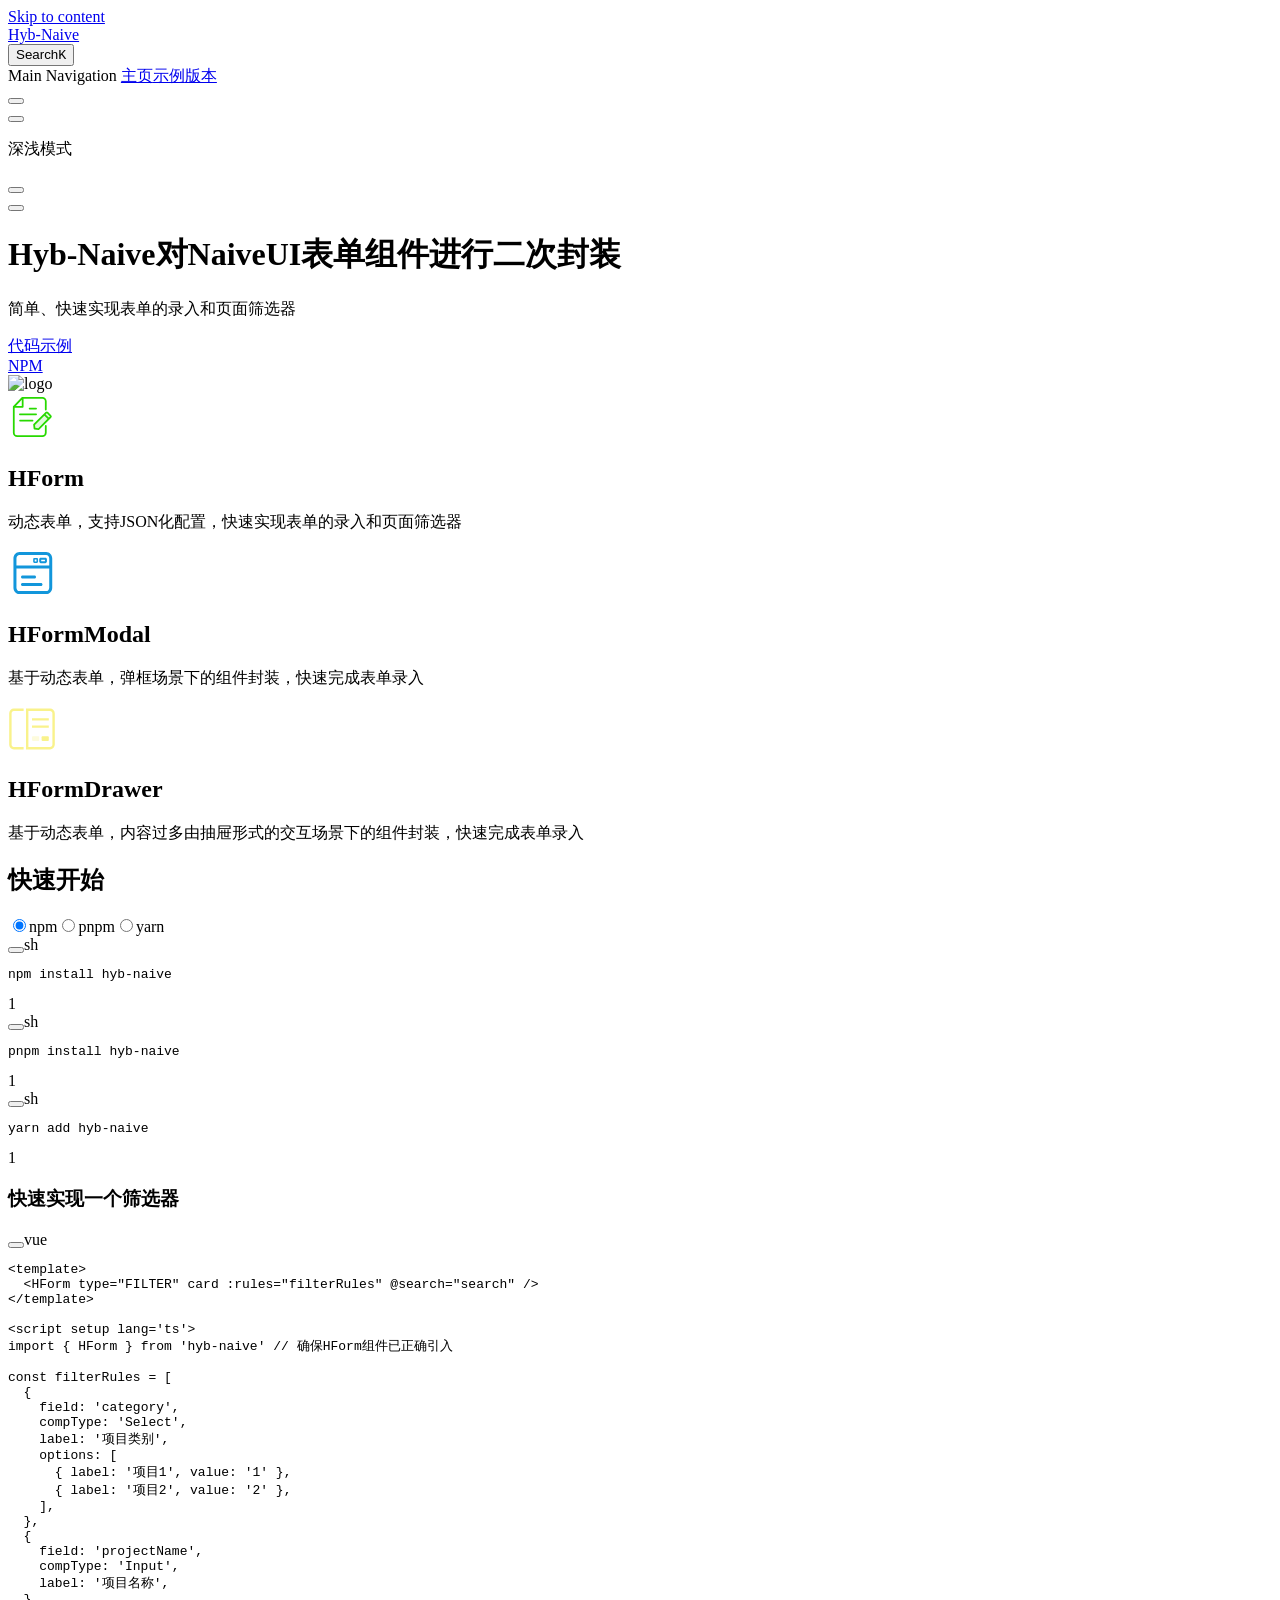
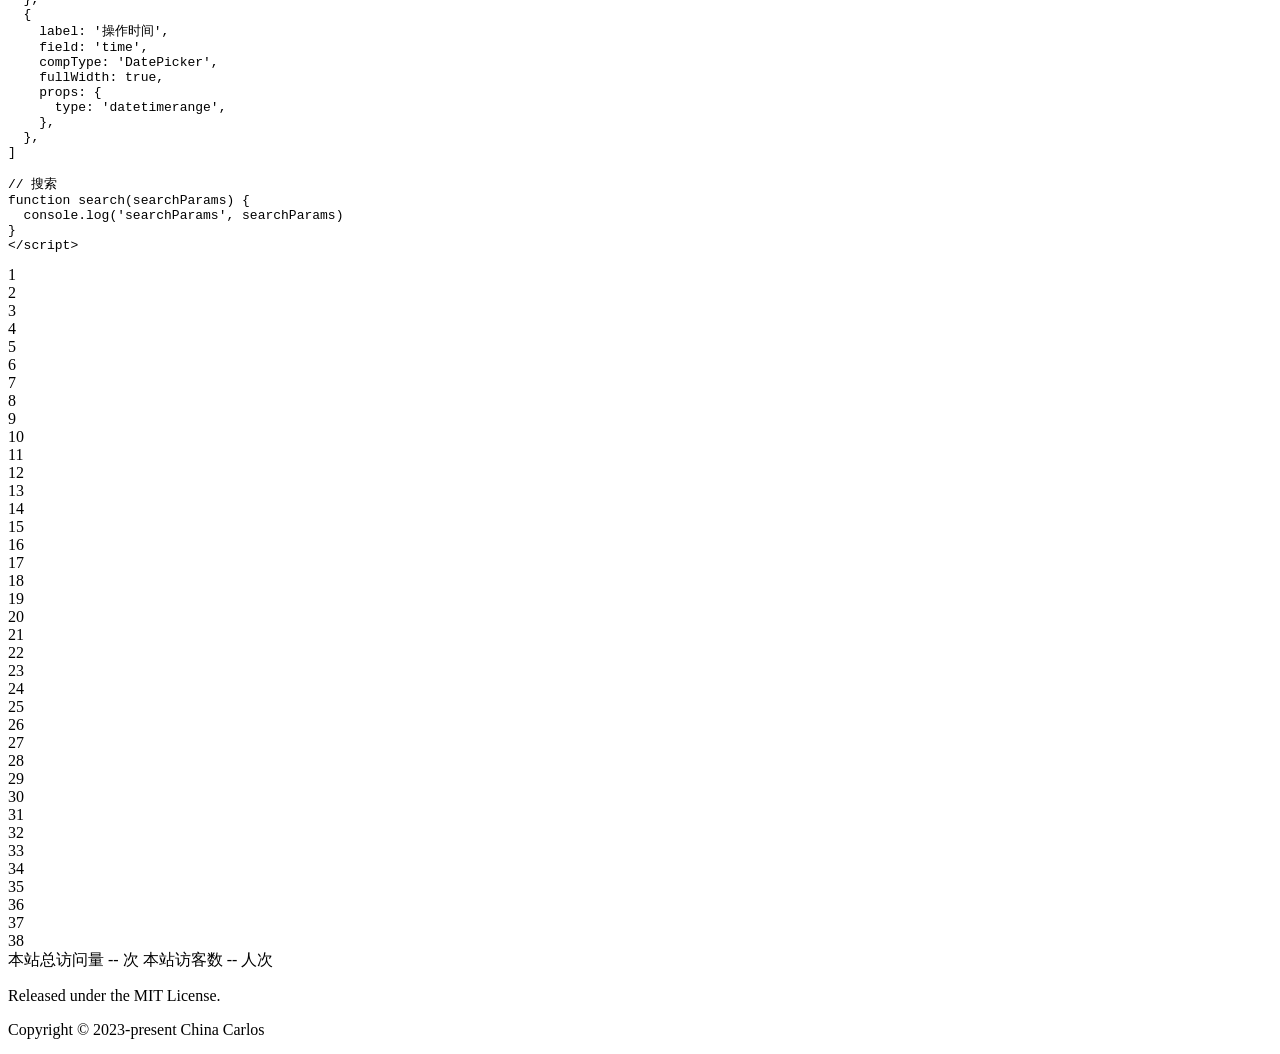
==== commit d9310baf: "Updates" ====
--- a/index.html
+++ b/index.html
@@ -6,20 +6,20 @@
     <title>Hyb-Naive</title>
     <meta name="description" content="对naive-ui进行二次封装">
     <meta name="generator" content="VitePress v1.6.3">
-    <link rel="preload stylesheet" href="/assets/style.CFsbwYDY.css" as="style">
-    <link rel="preload stylesheet" href="/vp-icons.css" as="style">
+    <link rel="preload stylesheet" href="/hyb-naive/assets/style.D2fSp0De.css" as="style">
+    <link rel="preload stylesheet" href="/hyb-naive/vp-icons.css" as="style">
     
-    <script type="module" src="/assets/app.BbqxOSMH.js"></script>
-    <link rel="preload" href="/assets/inter-roman-latin.Di8DUHzh.woff2" as="font" type="font/woff2" crossorigin="">
-    <link rel="modulepreload" href="/assets/chunks/theme.DReMkZKl.js">
-    <link rel="modulepreload" href="/assets/chunks/framework.Bk3OIBte.js">
-    <link rel="modulepreload" href="/assets/index.md.CcuroITz.lean.js">
+    <script type="module" src="/hyb-naive/assets/app.Bv7eAZvY.js"></script>
+    <link rel="preload" href="/hyb-naive/assets/inter-roman-latin.Di8DUHzh.woff2" as="font" type="font/woff2" crossorigin="">
+    <link rel="modulepreload" href="/hyb-naive/assets/chunks/theme.Dlekxe2E.js">
+    <link rel="modulepreload" href="/hyb-naive/assets/chunks/framework.BxcpyOlW.js">
+    <link rel="modulepreload" href="/hyb-naive/assets/index.md.De3ubOkg.lean.js">
     <link rel="icon" href="/logo.png">
     <script id="check-dark-mode">(()=>{const e=localStorage.getItem("vitepress-theme-appearance")||"dark",a=window.matchMedia("(prefers-color-scheme: dark)").matches;(!e||e==="auto"?a:e==="dark")&&document.documentElement.classList.add("dark")})();</script>
     <script id="check-mac-os">document.documentElement.classList.toggle("mac",/Mac|iPhone|iPod|iPad/i.test(navigator.platform));</script>
   </head>
   <body>
-    <div id="app"><div class="Layout" data-v-23d7ee04><!--[--><!--]--><!--[--><span tabindex="-1" data-v-21500cc4></span><a href="#VPContent" class="VPSkipLink visually-hidden" data-v-21500cc4>Skip to content</a><!--]--><!----><header class="VPNav" data-v-23d7ee04 data-v-fbfa125b><div class="VPNavBar" data-v-fbfa125b data-v-6aee6108><div class="wrapper" data-v-6aee6108><div class="container" data-v-6aee6108><div class="title" data-v-6aee6108><div class="VPNavBarTitle" data-v-6aee6108 data-v-05d55397><a class="title" href="/" data-v-05d55397><!--[--><!--]--><!--[--><img class="VPImage logo" src="/logo.png" alt data-v-9ebe201e><!--]--><span data-v-05d55397>Hyb-Naive</span><!--[--><!--]--></a></div></div><div class="content" data-v-6aee6108><div class="content-body" data-v-6aee6108><!--[--><!--]--><div class="VPNavBarSearch search" data-v-6aee6108><!--[--><!----><div id="local-search"><button type="button" class="DocSearch DocSearch-Button" aria-label="Search"><span class="DocSearch-Button-Container"><span class="vp-icon DocSearch-Search-Icon"></span><span class="DocSearch-Button-Placeholder">Search</span></span><span class="DocSearch-Button-Keys"><kbd class="DocSearch-Button-Key"></kbd><kbd class="DocSearch-Button-Key">K</kbd></span></button></div><!--]--></div><nav aria-labelledby="main-nav-aria-label" class="VPNavBarMenu menu" data-v-6aee6108 data-v-30adaf87><span id="main-nav-aria-label" class="visually-hidden" data-v-30adaf87> Main Navigation </span><!--[--><!--[--><a class="VPLink link VPNavBarMenuLink active" href="/" tabindex="0" data-v-30adaf87 data-v-bae6b1fb><!--[--><span data-v-bae6b1fb>主页</span><!--]--></a><!--]--><!--[--><a class="VPLink link VPNavBarMenuLink" href="/examples/h-form.html" tabindex="0" data-v-30adaf87 data-v-bae6b1fb><!--[--><span data-v-bae6b1fb>示例</span><!--]--></a><!--]--><!--[--><a class="VPLink link VPNavBarMenuLink" href="/version.html" tabindex="0" data-v-30adaf87 data-v-bae6b1fb><!--[--><span data-v-bae6b1fb>版本</span><!--]--></a><!--]--><!--]--></nav><!----><div class="VPNavBarAppearance appearance" data-v-6aee6108 data-v-696d2565><button class="VPSwitch VPSwitchAppearance" type="button" role="switch" title aria-checked="true" data-v-696d2565 data-v-a2db82bb data-v-34d58b3a><span class="check" data-v-34d58b3a><span class="icon" data-v-34d58b3a><!--[--><span class="vpi-sun sun" data-v-a2db82bb></span><span class="vpi-moon moon" data-v-a2db82bb></span><!--]--></span></span></button></div><div class="VPSocialLinks VPNavBarSocialLinks social-links" data-v-6aee6108 data-v-8a15bdfe data-v-4736dec0><!--[--><a class="VPSocialLink no-icon" href="https://github.com/vuejs/vitepress" aria-label="github" target="_blank" rel="noopener" data-v-4736dec0 data-v-2c86eb22><span class="vpi-social-github"></span></a><!--]--></div><div class="VPFlyout VPNavBarExtra extra" data-v-6aee6108 data-v-a6a0480f data-v-361e1e3d><button type="button" class="button" aria-haspopup="true" aria-expanded="false" aria-label="extra navigation" data-v-361e1e3d><span class="vpi-more-horizontal icon" data-v-361e1e3d></span></button><div class="menu" data-v-361e1e3d><div class="VPMenu" data-v-361e1e3d data-v-3cb383e8><!----><!--[--><!--[--><!----><div class="group" data-v-a6a0480f><div class="item appearance" data-v-a6a0480f><p class="label" data-v-a6a0480f>深浅模式</p><div class="appearance-action" data-v-a6a0480f><button class="VPSwitch VPSwitchAppearance" type="button" role="switch" title aria-checked="true" data-v-a6a0480f data-v-a2db82bb data-v-34d58b3a><span class="check" data-v-34d58b3a><span class="icon" data-v-34d58b3a><!--[--><span class="vpi-sun sun" data-v-a2db82bb></span><span class="vpi-moon moon" data-v-a2db82bb></span><!--]--></span></span></button></div></div></div><div class="group" data-v-a6a0480f><div class="item social-links" data-v-a6a0480f><div class="VPSocialLinks social-links-list" data-v-a6a0480f data-v-4736dec0><!--[--><a class="VPSocialLink no-icon" href="https://github.com/vuejs/vitepress" aria-label="github" target="_blank" rel="noopener" data-v-4736dec0 data-v-2c86eb22><span class="vpi-social-github"></span></a><!--]--></div></div></div><!--]--><!--]--></div></div></div><!--[--><!--]--><button type="button" class="VPNavBarHamburger hamburger" aria-label="mobile navigation" aria-expanded="false" aria-controls="VPNavScreen" data-v-6aee6108 data-v-17abe3c5><span class="container" data-v-17abe3c5><span class="top" data-v-17abe3c5></span><span class="middle" data-v-17abe3c5></span><span class="bottom" data-v-17abe3c5></span></span></button></div></div></div></div><div class="divider" data-v-6aee6108><div class="divider-line" data-v-6aee6108></div></div></div><!----></header><!----><!----><div class="VPContent is-home" id="VPContent" data-v-23d7ee04 data-v-f3c91dc2><div class="VPHome" data-v-f3c91dc2 data-v-8ef0e6cc><!--[--><!--]--><div class="VPHero has-image VPHomeHero" data-v-8ef0e6cc data-v-b86f2a20><div class="container" data-v-b86f2a20><div class="main" data-v-b86f2a20><!--[--><!--]--><!--[--><h1 class="heading" data-v-b86f2a20><span class="name clip" data-v-b86f2a20>Hyb-Naive</span><span class="text" data-v-b86f2a20>对NaiveUI表单组件进行二次封装</span></h1><p class="tagline" data-v-b86f2a20>简单、快速实现表单的录入和页面筛选器</p><!--]--><!--[--><!--]--><div class="actions" data-v-b86f2a20><!--[--><div class="action" data-v-b86f2a20><a class="VPButton medium brand" href="/examples/h-form.html" data-v-b86f2a20 data-v-be53fb99>代码示例</a></div><div class="action" data-v-b86f2a20><a class="VPButton medium alt" href="https://www.npmjs.com/package/hyb-naive" target="_blank" rel="noreferrer" data-v-b86f2a20 data-v-be53fb99>NPM</a></div><!--]--></div><!--[--><!--]--></div><div class="image" data-v-b86f2a20><div class="image-container" data-v-b86f2a20><div class="image-bg" data-v-b86f2a20></div><!--[--><!--[--><img class="VPImage image-src" src="/logo.png" alt="logo" data-v-9ebe201e><!--]--><!--]--></div></div></div></div><!--[--><!--]--><!--[--><!--]--><div class="VPFeatures VPHomeFeatures" data-v-8ef0e6cc data-v-f861ef36><div class="container" data-v-f861ef36><div class="items" data-v-f861ef36><!--[--><div class="grid-3 item" data-v-f861ef36><div class="VPLink no-icon VPFeature" data-v-f861ef36 data-v-334cb357><!--[--><article class="box" data-v-334cb357><!--[--><img class="VPImage" src="form.svg" height="48" width="48" alt data-v-9ebe201e><!--]--><h2 class="title" data-v-334cb357>HForm</h2><p class="details" data-v-334cb357>动态表单，支持JSON化配置，快速实现表单的录入和页面筛选器</p><!----></article><!--]--></div></div><div class="grid-3 item" data-v-f861ef36><div class="VPLink no-icon VPFeature" data-v-f861ef36 data-v-334cb357><!--[--><article class="box" data-v-334cb357><!--[--><img class="VPImage" src="modal.svg" height="48" width="48" alt data-v-9ebe201e><!--]--><h2 class="title" data-v-334cb357>HFormModal</h2><p class="details" data-v-334cb357>基于动态表单，弹框场景下的组件封装，快速完成表单录入</p><!----></article><!--]--></div></div><div class="grid-3 item" data-v-f861ef36><div class="VPLink no-icon VPFeature" data-v-f861ef36 data-v-334cb357><!--[--><article class="box" data-v-334cb357><!--[--><img class="VPImage" src="drawer.svg" height="48" width="48" alt data-v-9ebe201e><!--]--><h2 class="title" data-v-334cb357>HFormDrawer</h2><p class="details" data-v-334cb357>基于动态表单，内容过多由抽屉形式的交互场景下的组件封装，快速完成表单录入</p><!----></article><!--]--></div></div><!--]--></div></div></div><!--[--><!--]--><div class="vp-doc container" style="" data-v-8ef0e6cc data-v-0f3d583f><!--[--><div style="position:relative;" data-v-8ef0e6cc><div><h2 id="快速开始" tabindex="-1">快速开始 <a class="header-anchor" href="#快速开始" aria-label="Permalink to &quot;快速开始&quot;">​</a></h2><div class="vp-code-group vp-adaptive-theme"><div class="tabs"><input type="radio" name="group-_hlRE" id="tab-lZG-cOR" checked><label data-title="npm" for="tab-lZG-cOR">npm</label><input type="radio" name="group-_hlRE" id="tab-M5Rjfo8"><label data-title="pnpm" for="tab-M5Rjfo8">pnpm</label><input type="radio" name="group-_hlRE" id="tab-HQ-Fe_E"><label data-title="yarn" for="tab-HQ-Fe_E">yarn</label></div><div class="blocks"><div class="language-sh vp-adaptive-theme active line-numbers-mode"><button title="Copy Code" class="copy"></button><span class="lang">sh</span><pre class="shiki shiki-themes github-light github-dark vp-code" tabindex="0"><code><span class="line"><span style="--shiki-light:#6F42C1;--shiki-dark:#B392F0;">npm</span><span style="--shiki-light:#032F62;--shiki-dark:#9ECBFF;"> install</span><span style="--shiki-light:#032F62;--shiki-dark:#9ECBFF;"> hyb-naive</span></span></code></pre><div class="line-numbers-wrapper" aria-hidden="true"><span class="line-number">1</span><br></div></div><div class="language-sh vp-adaptive-theme line-numbers-mode"><button title="Copy Code" class="copy"></button><span class="lang">sh</span><pre class="shiki shiki-themes github-light github-dark vp-code" tabindex="0"><code><span class="line"><span style="--shiki-light:#6F42C1;--shiki-dark:#B392F0;">pnpm</span><span style="--shiki-light:#032F62;--shiki-dark:#9ECBFF;"> install</span><span style="--shiki-light:#032F62;--shiki-dark:#9ECBFF;"> hyb-naive</span></span></code></pre><div class="line-numbers-wrapper" aria-hidden="true"><span class="line-number">1</span><br></div></div><div class="language-sh vp-adaptive-theme line-numbers-mode"><button title="Copy Code" class="copy"></button><span class="lang">sh</span><pre class="shiki shiki-themes github-light github-dark vp-code" tabindex="0"><code><span class="line"><span style="--shiki-light:#6F42C1;--shiki-dark:#B392F0;">yarn</span><span style="--shiki-light:#032F62;--shiki-dark:#9ECBFF;"> add</span><span style="--shiki-light:#032F62;--shiki-dark:#9ECBFF;"> hyb-naive</span></span></code></pre><div class="line-numbers-wrapper" aria-hidden="true"><span class="line-number">1</span><br></div></div></div></div><h3 id="快速实现一个筛选器" tabindex="-1">快速实现一个筛选器 <a class="header-anchor" href="#快速实现一个筛选器" aria-label="Permalink to &quot;快速实现一个筛选器&quot;">​</a></h3><div class="language-vue vp-adaptive-theme line-numbers-mode"><button title="Copy Code" class="copy"></button><span class="lang">vue</span><pre class="shiki shiki-themes github-light github-dark vp-code" tabindex="0"><code><span class="line"><span style="--shiki-light:#24292E;--shiki-dark:#E1E4E8;">&lt;</span><span style="--shiki-light:#22863A;--shiki-dark:#85E89D;">template</span><span style="--shiki-light:#24292E;--shiki-dark:#E1E4E8;">&gt;</span></span>
+    <div id="app"><div class="Layout" data-v-23d7ee04><!--[--><!--]--><!--[--><span tabindex="-1" data-v-21500cc4></span><a href="#VPContent" class="VPSkipLink visually-hidden" data-v-21500cc4>Skip to content</a><!--]--><!----><header class="VPNav" data-v-23d7ee04 data-v-fbfa125b><div class="VPNavBar" data-v-fbfa125b data-v-6aee6108><div class="wrapper" data-v-6aee6108><div class="container" data-v-6aee6108><div class="title" data-v-6aee6108><div class="VPNavBarTitle" data-v-6aee6108 data-v-05d55397><a class="title" href="/hyb-naive/" data-v-05d55397><!--[--><!--]--><!--[--><img class="VPImage logo" src="/hyb-naive/logo.png" alt data-v-9ebe201e><!--]--><span data-v-05d55397>Hyb-Naive</span><!--[--><!--]--></a></div></div><div class="content" data-v-6aee6108><div class="content-body" data-v-6aee6108><!--[--><!--]--><div class="VPNavBarSearch search" data-v-6aee6108><!--[--><!----><div id="local-search"><button type="button" class="DocSearch DocSearch-Button" aria-label="Search"><span class="DocSearch-Button-Container"><span class="vp-icon DocSearch-Search-Icon"></span><span class="DocSearch-Button-Placeholder">Search</span></span><span class="DocSearch-Button-Keys"><kbd class="DocSearch-Button-Key"></kbd><kbd class="DocSearch-Button-Key">K</kbd></span></button></div><!--]--></div><nav aria-labelledby="main-nav-aria-label" class="VPNavBarMenu menu" data-v-6aee6108 data-v-30adaf87><span id="main-nav-aria-label" class="visually-hidden" data-v-30adaf87> Main Navigation </span><!--[--><!--[--><a class="VPLink link VPNavBarMenuLink active" href="/hyb-naive/" tabindex="0" data-v-30adaf87 data-v-bae6b1fb><!--[--><span data-v-bae6b1fb>主页</span><!--]--></a><!--]--><!--[--><a class="VPLink link VPNavBarMenuLink" href="/hyb-naive/examples/h-form.html" tabindex="0" data-v-30adaf87 data-v-bae6b1fb><!--[--><span data-v-bae6b1fb>示例</span><!--]--></a><!--]--><!--[--><a class="VPLink link VPNavBarMenuLink" href="/hyb-naive/version.html" tabindex="0" data-v-30adaf87 data-v-bae6b1fb><!--[--><span data-v-bae6b1fb>版本</span><!--]--></a><!--]--><!--]--></nav><!----><div class="VPNavBarAppearance appearance" data-v-6aee6108 data-v-696d2565><button class="VPSwitch VPSwitchAppearance" type="button" role="switch" title aria-checked="true" data-v-696d2565 data-v-a2db82bb data-v-34d58b3a><span class="check" data-v-34d58b3a><span class="icon" data-v-34d58b3a><!--[--><span class="vpi-sun sun" data-v-a2db82bb></span><span class="vpi-moon moon" data-v-a2db82bb></span><!--]--></span></span></button></div><div class="VPSocialLinks VPNavBarSocialLinks social-links" data-v-6aee6108 data-v-8a15bdfe data-v-4736dec0><!--[--><a class="VPSocialLink no-icon" href="https://github.com/vuejs/vitepress" aria-label="github" target="_blank" rel="noopener" data-v-4736dec0 data-v-2c86eb22><span class="vpi-social-github"></span></a><!--]--></div><div class="VPFlyout VPNavBarExtra extra" data-v-6aee6108 data-v-a6a0480f data-v-361e1e3d><button type="button" class="button" aria-haspopup="true" aria-expanded="false" aria-label="extra navigation" data-v-361e1e3d><span class="vpi-more-horizontal icon" data-v-361e1e3d></span></button><div class="menu" data-v-361e1e3d><div class="VPMenu" data-v-361e1e3d data-v-3cb383e8><!----><!--[--><!--[--><!----><div class="group" data-v-a6a0480f><div class="item appearance" data-v-a6a0480f><p class="label" data-v-a6a0480f>深浅模式</p><div class="appearance-action" data-v-a6a0480f><button class="VPSwitch VPSwitchAppearance" type="button" role="switch" title aria-checked="true" data-v-a6a0480f data-v-a2db82bb data-v-34d58b3a><span class="check" data-v-34d58b3a><span class="icon" data-v-34d58b3a><!--[--><span class="vpi-sun sun" data-v-a2db82bb></span><span class="vpi-moon moon" data-v-a2db82bb></span><!--]--></span></span></button></div></div></div><div class="group" data-v-a6a0480f><div class="item social-links" data-v-a6a0480f><div class="VPSocialLinks social-links-list" data-v-a6a0480f data-v-4736dec0><!--[--><a class="VPSocialLink no-icon" href="https://github.com/vuejs/vitepress" aria-label="github" target="_blank" rel="noopener" data-v-4736dec0 data-v-2c86eb22><span class="vpi-social-github"></span></a><!--]--></div></div></div><!--]--><!--]--></div></div></div><!--[--><!--]--><button type="button" class="VPNavBarHamburger hamburger" aria-label="mobile navigation" aria-expanded="false" aria-controls="VPNavScreen" data-v-6aee6108 data-v-17abe3c5><span class="container" data-v-17abe3c5><span class="top" data-v-17abe3c5></span><span class="middle" data-v-17abe3c5></span><span class="bottom" data-v-17abe3c5></span></span></button></div></div></div></div><div class="divider" data-v-6aee6108><div class="divider-line" data-v-6aee6108></div></div></div><!----></header><!----><!----><div class="VPContent is-home" id="VPContent" data-v-23d7ee04 data-v-f3c91dc2><div class="VPHome" data-v-f3c91dc2 data-v-8ef0e6cc><!--[--><!--]--><div class="VPHero has-image VPHomeHero" data-v-8ef0e6cc data-v-b86f2a20><div class="container" data-v-b86f2a20><div class="main" data-v-b86f2a20><!--[--><!--]--><!--[--><h1 class="heading" data-v-b86f2a20><span class="name clip" data-v-b86f2a20>Hyb-Naive</span><span class="text" data-v-b86f2a20>对NaiveUI表单组件进行二次封装</span></h1><p class="tagline" data-v-b86f2a20>简单、快速实现表单的录入和页面筛选器</p><!--]--><!--[--><!--]--><div class="actions" data-v-b86f2a20><!--[--><div class="action" data-v-b86f2a20><a class="VPButton medium brand" href="/hyb-naive/examples/h-form.html" data-v-b86f2a20 data-v-be53fb99>代码示例</a></div><div class="action" data-v-b86f2a20><a class="VPButton medium alt" href="https://www.npmjs.com/package/hyb-naive" target="_blank" rel="noreferrer" data-v-b86f2a20 data-v-be53fb99>NPM</a></div><!--]--></div><!--[--><!--]--></div><div class="image" data-v-b86f2a20><div class="image-container" data-v-b86f2a20><div class="image-bg" data-v-b86f2a20></div><!--[--><!--[--><img class="VPImage image-src" src="/hyb-naive/logo.png" alt="logo" data-v-9ebe201e><!--]--><!--]--></div></div></div></div><!--[--><!--]--><!--[--><!--]--><div class="VPFeatures VPHomeFeatures" data-v-8ef0e6cc data-v-f861ef36><div class="container" data-v-f861ef36><div class="items" data-v-f861ef36><!--[--><div class="grid-3 item" data-v-f861ef36><div class="VPLink no-icon VPFeature" data-v-f861ef36 data-v-334cb357><!--[--><article class="box" data-v-334cb357><!--[--><img class="VPImage" src="form.svg" height="48" width="48" alt data-v-9ebe201e><!--]--><h2 class="title" data-v-334cb357>HForm</h2><p class="details" data-v-334cb357>动态表单，支持JSON化配置，快速实现表单的录入和页面筛选器</p><!----></article><!--]--></div></div><div class="grid-3 item" data-v-f861ef36><div class="VPLink no-icon VPFeature" data-v-f861ef36 data-v-334cb357><!--[--><article class="box" data-v-334cb357><!--[--><img class="VPImage" src="modal.svg" height="48" width="48" alt data-v-9ebe201e><!--]--><h2 class="title" data-v-334cb357>HFormModal</h2><p class="details" data-v-334cb357>基于动态表单，弹框场景下的组件封装，快速完成表单录入</p><!----></article><!--]--></div></div><div class="grid-3 item" data-v-f861ef36><div class="VPLink no-icon VPFeature" data-v-f861ef36 data-v-334cb357><!--[--><article class="box" data-v-334cb357><!--[--><img class="VPImage" src="drawer.svg" height="48" width="48" alt data-v-9ebe201e><!--]--><h2 class="title" data-v-334cb357>HFormDrawer</h2><p class="details" data-v-334cb357>基于动态表单，内容过多由抽屉形式的交互场景下的组件封装，快速完成表单录入</p><!----></article><!--]--></div></div><!--]--></div></div></div><!--[--><!--]--><div class="vp-doc container" style="" data-v-8ef0e6cc data-v-0f3d583f><!--[--><div style="position:relative;" data-v-8ef0e6cc><div><h2 id="快速开始" tabindex="-1">快速开始 <a class="header-anchor" href="#快速开始" aria-label="Permalink to &quot;快速开始&quot;">​</a></h2><div class="vp-code-group vp-adaptive-theme"><div class="tabs"><input type="radio" name="group-UnosQ" id="tab-QQdTFnm" checked><label data-title="npm" for="tab-QQdTFnm">npm</label><input type="radio" name="group-UnosQ" id="tab-_cRgCa1"><label data-title="pnpm" for="tab-_cRgCa1">pnpm</label><input type="radio" name="group-UnosQ" id="tab-eKnOhCy"><label data-title="yarn" for="tab-eKnOhCy">yarn</label></div><div class="blocks"><div class="language-sh vp-adaptive-theme active line-numbers-mode"><button title="Copy Code" class="copy"></button><span class="lang">sh</span><pre class="shiki shiki-themes github-light github-dark vp-code" tabindex="0"><code><span class="line"><span style="--shiki-light:#6F42C1;--shiki-dark:#B392F0;">npm</span><span style="--shiki-light:#032F62;--shiki-dark:#9ECBFF;"> install</span><span style="--shiki-light:#032F62;--shiki-dark:#9ECBFF;"> hyb-naive</span></span></code></pre><div class="line-numbers-wrapper" aria-hidden="true"><span class="line-number">1</span><br></div></div><div class="language-sh vp-adaptive-theme line-numbers-mode"><button title="Copy Code" class="copy"></button><span class="lang">sh</span><pre class="shiki shiki-themes github-light github-dark vp-code" tabindex="0"><code><span class="line"><span style="--shiki-light:#6F42C1;--shiki-dark:#B392F0;">pnpm</span><span style="--shiki-light:#032F62;--shiki-dark:#9ECBFF;"> install</span><span style="--shiki-light:#032F62;--shiki-dark:#9ECBFF;"> hyb-naive</span></span></code></pre><div class="line-numbers-wrapper" aria-hidden="true"><span class="line-number">1</span><br></div></div><div class="language-sh vp-adaptive-theme line-numbers-mode"><button title="Copy Code" class="copy"></button><span class="lang">sh</span><pre class="shiki shiki-themes github-light github-dark vp-code" tabindex="0"><code><span class="line"><span style="--shiki-light:#6F42C1;--shiki-dark:#B392F0;">yarn</span><span style="--shiki-light:#032F62;--shiki-dark:#9ECBFF;"> add</span><span style="--shiki-light:#032F62;--shiki-dark:#9ECBFF;"> hyb-naive</span></span></code></pre><div class="line-numbers-wrapper" aria-hidden="true"><span class="line-number">1</span><br></div></div></div></div><h3 id="快速实现一个筛选器" tabindex="-1">快速实现一个筛选器 <a class="header-anchor" href="#快速实现一个筛选器" aria-label="Permalink to &quot;快速实现一个筛选器&quot;">​</a></h3><div class="language-vue vp-adaptive-theme line-numbers-mode"><button title="Copy Code" class="copy"></button><span class="lang">vue</span><pre class="shiki shiki-themes github-light github-dark vp-code" tabindex="0"><code><span class="line"><span style="--shiki-light:#24292E;--shiki-dark:#E1E4E8;">&lt;</span><span style="--shiki-light:#22863A;--shiki-dark:#85E89D;">template</span><span style="--shiki-light:#24292E;--shiki-dark:#E1E4E8;">&gt;</span></span>
 <span class="line"><span style="--shiki-light:#24292E;--shiki-dark:#E1E4E8;">  &lt;</span><span style="--shiki-light:#22863A;--shiki-dark:#85E89D;">HForm</span><span style="--shiki-light:#6F42C1;--shiki-dark:#B392F0;"> type</span><span style="--shiki-light:#24292E;--shiki-dark:#E1E4E8;">=</span><span style="--shiki-light:#032F62;--shiki-dark:#9ECBFF;">&quot;FILTER&quot;</span><span style="--shiki-light:#6F42C1;--shiki-dark:#B392F0;"> card</span><span style="--shiki-light:#6F42C1;--shiki-dark:#B392F0;"> :rules</span><span style="--shiki-light:#24292E;--shiki-dark:#E1E4E8;">=</span><span style="--shiki-light:#032F62;--shiki-dark:#9ECBFF;">&quot;filterRules&quot;</span><span style="--shiki-light:#6F42C1;--shiki-dark:#B392F0;"> @search</span><span style="--shiki-light:#24292E;--shiki-dark:#E1E4E8;">=</span><span style="--shiki-light:#032F62;--shiki-dark:#9ECBFF;">&quot;search&quot;</span><span style="--shiki-light:#24292E;--shiki-dark:#E1E4E8;"> /&gt; </span></span>
 <span class="line"><span style="--shiki-light:#24292E;--shiki-dark:#E1E4E8;">&lt;/</span><span style="--shiki-light:#22863A;--shiki-dark:#85E89D;">template</span><span style="--shiki-light:#24292E;--shiki-dark:#E1E4E8;">&gt;</span></span>
 <span class="line"></span>
@@ -57,7 +57,7 @@
 <span class="line"><span style="--shiki-light:#24292E;--shiki-dark:#E1E4E8;">  console.</span><span style="--shiki-light:#6F42C1;--shiki-dark:#B392F0;">log</span><span style="--shiki-light:#24292E;--shiki-dark:#E1E4E8;">(</span><span style="--shiki-light:#032F62;--shiki-dark:#9ECBFF;">&#39;searchParams&#39;</span><span style="--shiki-light:#24292E;--shiki-dark:#E1E4E8;">, searchParams)</span></span>
 <span class="line"><span style="--shiki-light:#24292E;--shiki-dark:#E1E4E8;">}</span></span>
 <span class="line"><span style="--shiki-light:#24292E;--shiki-dark:#E1E4E8;">&lt;/</span><span style="--shiki-light:#22863A;--shiki-dark:#85E89D;">script</span><span style="--shiki-light:#24292E;--shiki-dark:#E1E4E8;">&gt;</span></span></code></pre><div class="line-numbers-wrapper" aria-hidden="true"><span class="line-number">1</span><br><span class="line-number">2</span><br><span class="line-number">3</span><br><span class="line-number">4</span><br><span class="line-number">5</span><br><span class="line-number">6</span><br><span class="line-number">7</span><br><span class="line-number">8</span><br><span class="line-number">9</span><br><span class="line-number">10</span><br><span class="line-number">11</span><br><span class="line-number">12</span><br><span class="line-number">13</span><br><span class="line-number">14</span><br><span class="line-number">15</span><br><span class="line-number">16</span><br><span class="line-number">17</span><br><span class="line-number">18</span><br><span class="line-number">19</span><br><span class="line-number">20</span><br><span class="line-number">21</span><br><span class="line-number">22</span><br><span class="line-number">23</span><br><span class="line-number">24</span><br><span class="line-number">25</span><br><span class="line-number">26</span><br><span class="line-number">27</span><br><span class="line-number">28</span><br><span class="line-number">29</span><br><span class="line-number">30</span><br><span class="line-number">31</span><br><span class="line-number">32</span><br><span class="line-number">33</span><br><span class="line-number">34</span><br><span class="line-number">35</span><br><span class="line-number">36</span><br><span class="line-number">37</span><br><span class="line-number">38</span><br></div></div><!----><div class="panel" data-v-43379f7b><div class="container" data-v-43379f7b><section class="grid" data-v-43379f7b><span class="text" data-v-43379f7b> 本站总访问量 <span id="busuanzi_value_site_pv" class="font-bold" data-v-43379f7b>--</span> 次 </span><span class="text" data-v-43379f7b> 本站访客数 <span id="busuanzi_value_site_uv" class="font-bold" data-v-43379f7b>--</span> 人次 </span></section></div></div></div></div><!--]--></div></div></div><footer class="VPFooter" data-v-23d7ee04 data-v-d6b1477e><div class="container" data-v-d6b1477e><p class="message" data-v-d6b1477e>Released under the MIT License.</p><p class="copyright" data-v-d6b1477e>Copyright © 2023-present China Carlos</p></div></footer><!--[--><!--]--></div></div>
-    <script>window.__VP_HASH_MAP__=JSON.parse("{\"api-examples.md\":\"D40uuzTb\",\"examples_h-form-drawer.md\":\"S4zs67J1\",\"examples_h-form-modal.md\":\"C1eXAswU\",\"examples_h-form.md\":\"CUpnfoU1\",\"index.md\":\"CcuroITz\",\"version.md\":\"BwErDfk3\"}");window.__VP_SITE_DATA__=JSON.parse("{\"lang\":\"zh-CN\",\"dir\":\"ltr\",\"title\":\"Hyb-Naive\",\"description\":\"对naive-ui进行二次封装\",\"base\":\"/\",\"head\":[],\"router\":{\"prefetchLinks\":true},\"appearance\":\"dark\",\"themeConfig\":{\"logo\":\"/logo.png\",\"nav\":[{\"text\":\"主页\",\"link\":\"/\"},{\"text\":\"示例\",\"link\":\"/examples/h-form\"},{\"text\":\"版本\",\"link\":\"/version\"}],\"outline\":{\"level\":[2,6],\"label\":\"目录大纲\"},\"docFooter\":{\"prev\":\"上一页\",\"next\":\"下一页\"},\"darkModeSwitchLabel\":\"深浅模式\",\"returnToTopLabel\":\"返回顶部\",\"sidebarMenuLabel\":\"目录\",\"search\":{\"provider\":\"local\",\"options\":{\"locales\":{\"zh\":{\"translations\":{\"button\":{\"buttonText\":\"搜索文档\",\"buttonAriaLabel\":\"搜索文档\"},\"modal\":{\"footer\":{\"selectText\":\"选择\",\"navigateText\":\"切换\",\"closeText\":\"关闭\"}}}}}}},\"sidebar\":[{\"text\":\"表单\",\"items\":[{\"text\":\"HForm\",\"link\":\"/examples/h-form\"},{\"text\":\"HFormModal\",\"link\":\"/examples/h-form-modal\"},{\"text\":\"HFormDrawer\",\"link\":\"/examples/h-form-drawer\"}]}],\"socialLinks\":[{\"icon\":\"github\",\"link\":\"https://github.com/vuejs/vitepress\"}],\"footer\":{\"message\":\"Released under the MIT License.\",\"copyright\":\"Copyright © 2023-present China Carlos\"},\"lastUpdated\":{\"text\":\"最后更新于\",\"formatOptions\":{\"dateStyle\":\"full\",\"timeStyle\":\"medium\"}}},\"locales\":{\"root\":{\"label\":\"简体中文\",\"lang\":\"Zh_CN\"}},\"scrollOffset\":134,\"cleanUrls\":false}");</script>
+    <script>window.__VP_HASH_MAP__=JSON.parse("{\"api-examples.md\":\"U09Z7ZbA\",\"examples_h-form-drawer.md\":\"Dth4u12F\",\"examples_h-form-modal.md\":\"RJ85A9eF\",\"examples_h-form.md\":\"BRVKFySY\",\"index.md\":\"De3ubOkg\",\"version.md\":\"q9-p8SBv\"}");window.__VP_SITE_DATA__=JSON.parse("{\"lang\":\"zh-CN\",\"dir\":\"ltr\",\"title\":\"Hyb-Naive\",\"description\":\"对naive-ui进行二次封装\",\"base\":\"/hyb-naive/\",\"head\":[],\"router\":{\"prefetchLinks\":true},\"appearance\":\"dark\",\"themeConfig\":{\"logo\":\"/logo.png\",\"nav\":[{\"text\":\"主页\",\"link\":\"/\"},{\"text\":\"示例\",\"link\":\"/examples/h-form\"},{\"text\":\"版本\",\"link\":\"/version\"}],\"outline\":{\"level\":[2,6],\"label\":\"目录大纲\"},\"docFooter\":{\"prev\":\"上一页\",\"next\":\"下一页\"},\"darkModeSwitchLabel\":\"深浅模式\",\"returnToTopLabel\":\"返回顶部\",\"sidebarMenuLabel\":\"目录\",\"search\":{\"provider\":\"local\",\"options\":{\"locales\":{\"zh\":{\"translations\":{\"button\":{\"buttonText\":\"搜索文档\",\"buttonAriaLabel\":\"搜索文档\"},\"modal\":{\"footer\":{\"selectText\":\"选择\",\"navigateText\":\"切换\",\"closeText\":\"关闭\"}}}}}}},\"sidebar\":[{\"text\":\"表单\",\"items\":[{\"text\":\"HForm\",\"link\":\"/examples/h-form\"},{\"text\":\"HFormModal\",\"link\":\"/examples/h-form-modal\"},{\"text\":\"HFormDrawer\",\"link\":\"/examples/h-form-drawer\"}]}],\"socialLinks\":[{\"icon\":\"github\",\"link\":\"https://github.com/vuejs/vitepress\"}],\"footer\":{\"message\":\"Released under the MIT License.\",\"copyright\":\"Copyright © 2023-present China Carlos\"},\"lastUpdated\":{\"text\":\"最后更新于\",\"formatOptions\":{\"dateStyle\":\"full\",\"timeStyle\":\"medium\"}}},\"locales\":{\"root\":{\"label\":\"简体中文\",\"lang\":\"Zh_CN\"}},\"scrollOffset\":134,\"cleanUrls\":false}");</script>
     
   </body>
 </html>
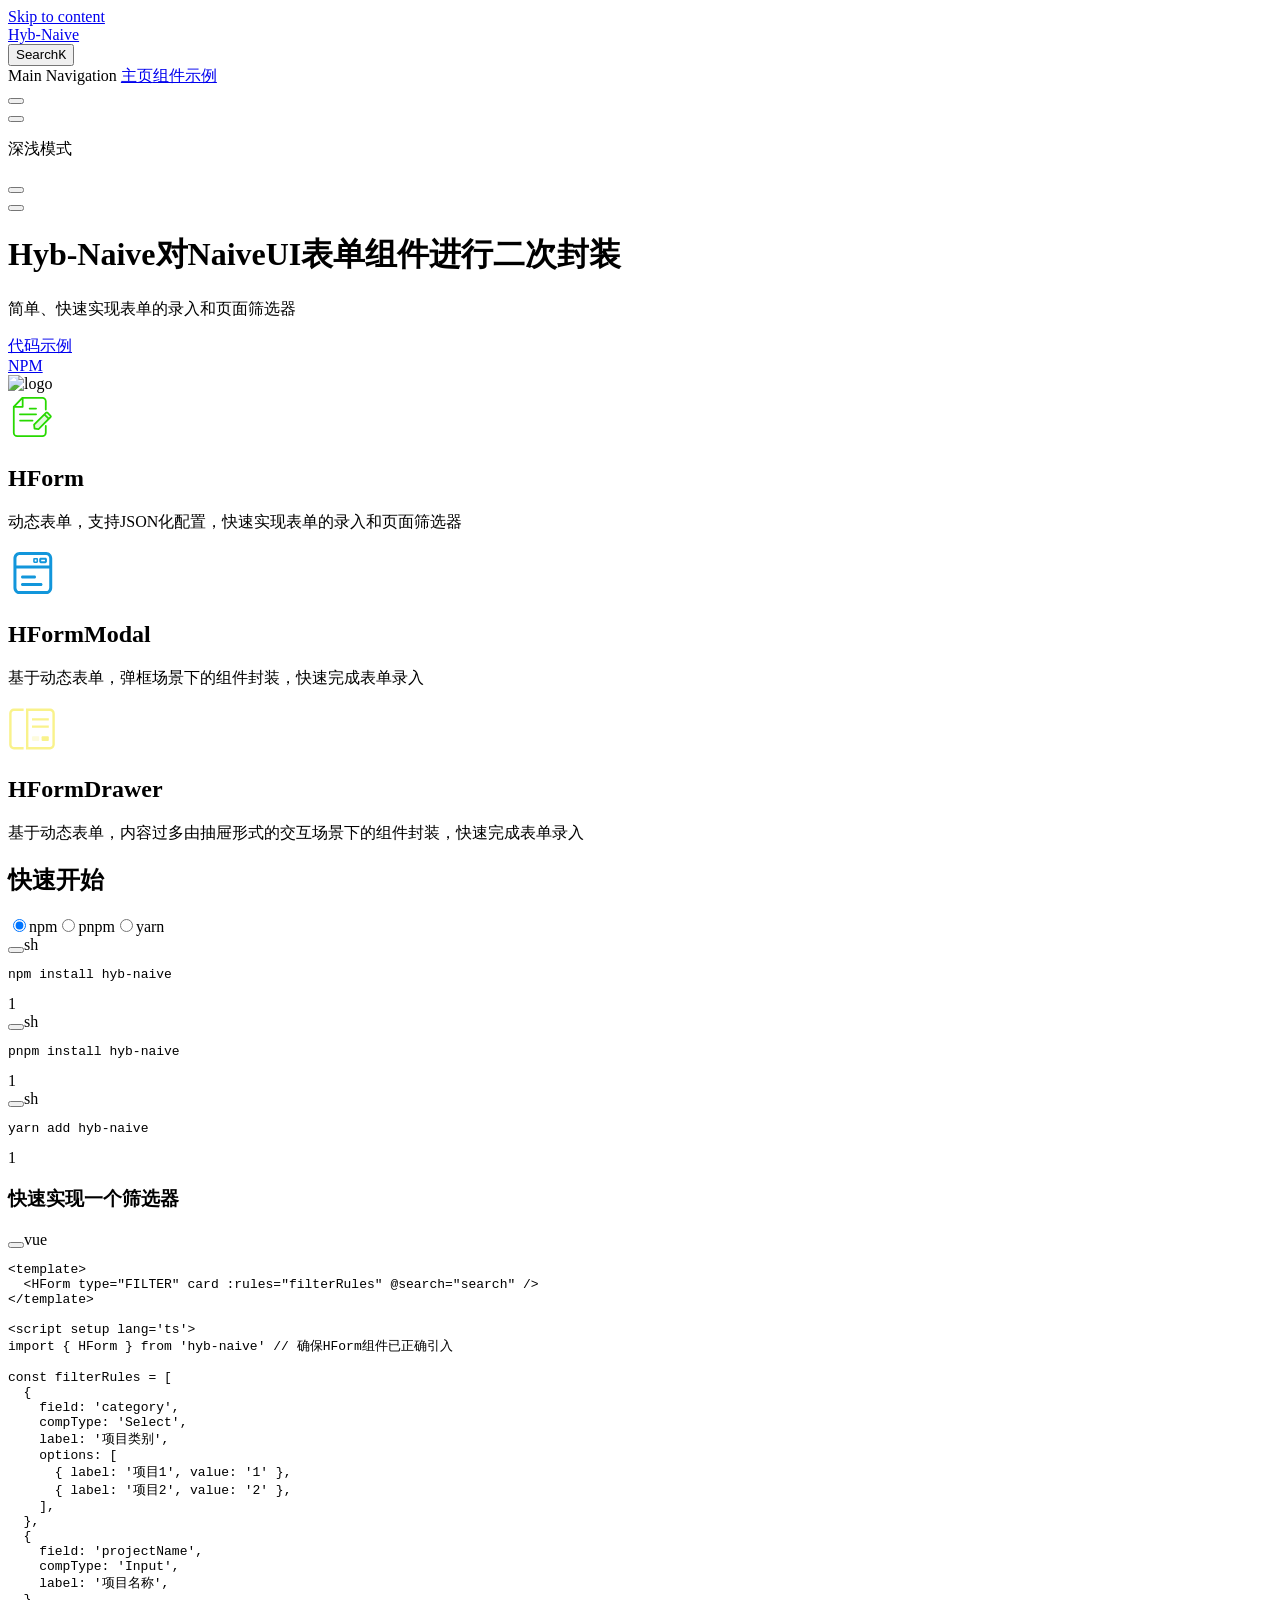
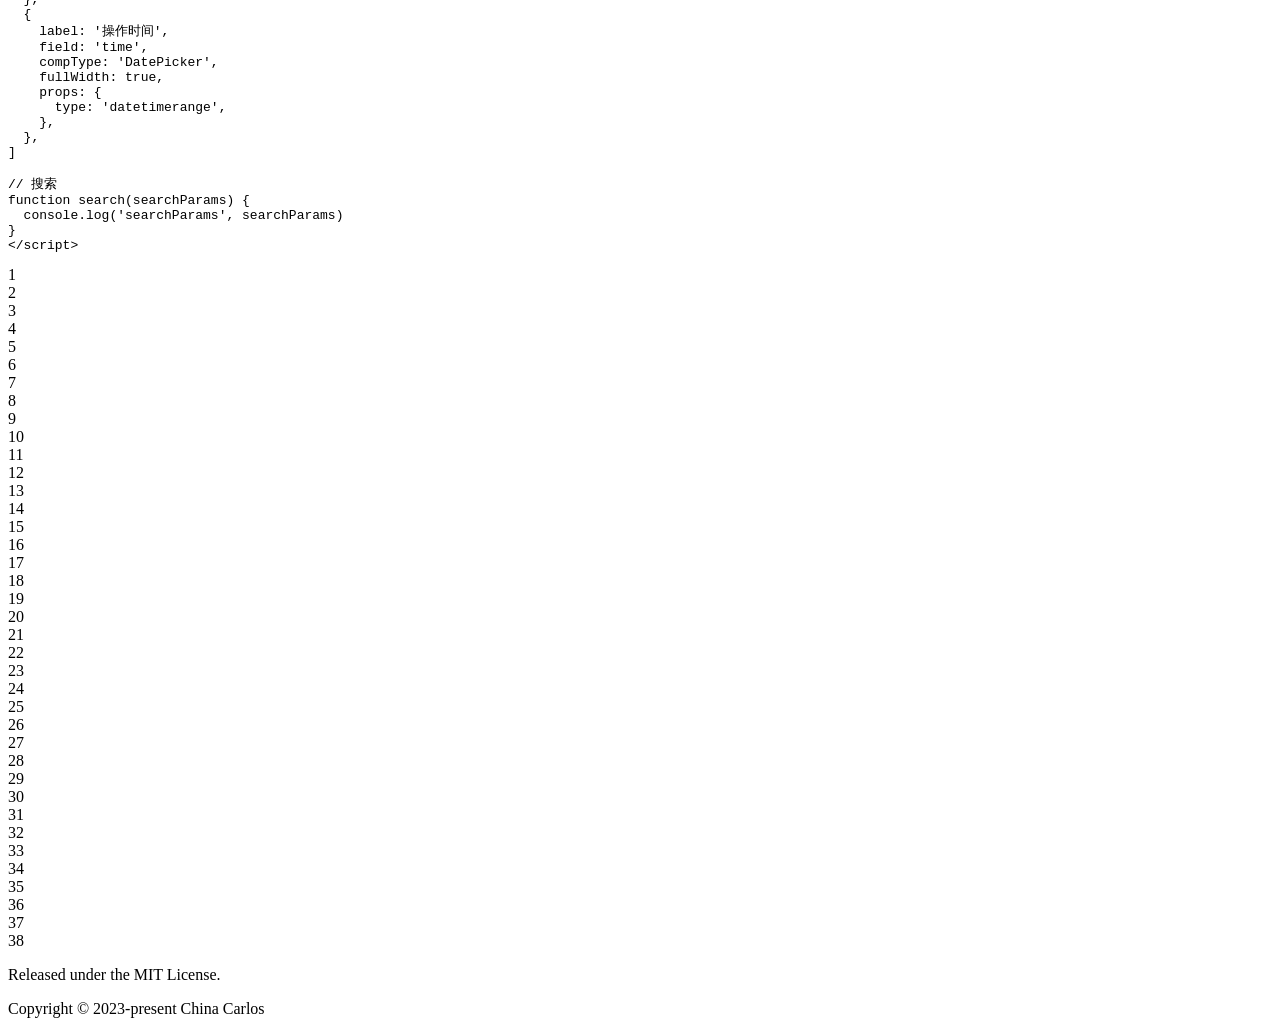
==== commit 0e2be4e1: "Updates" ====
--- a/index.html
+++ b/index.html
@@ -9,18 +9,18 @@
     <link rel="preload stylesheet" href="/hyb-naive/assets/style.D2fSp0De.css" as="style">
     <link rel="preload stylesheet" href="/hyb-naive/vp-icons.css" as="style">
     
-    <script type="module" src="/hyb-naive/assets/app.Bv7eAZvY.js"></script>
+    <script type="module" src="/hyb-naive/assets/app.Du9UGNkz.js"></script>
     <link rel="preload" href="/hyb-naive/assets/inter-roman-latin.Di8DUHzh.woff2" as="font" type="font/woff2" crossorigin="">
-    <link rel="modulepreload" href="/hyb-naive/assets/chunks/theme.Dlekxe2E.js">
-    <link rel="modulepreload" href="/hyb-naive/assets/chunks/framework.BxcpyOlW.js">
-    <link rel="modulepreload" href="/hyb-naive/assets/index.md.De3ubOkg.lean.js">
+    <link rel="modulepreload" href="/hyb-naive/assets/chunks/theme.CmSH_KM7.js">
+    <link rel="modulepreload" href="/hyb-naive/assets/chunks/framework.aPf4f2Hb.js">
+    <link rel="modulepreload" href="/hyb-naive/assets/index.md.CjmDWM7w.lean.js">
     <link rel="icon" href="/logo.png">
     <script id="check-dark-mode">(()=>{const e=localStorage.getItem("vitepress-theme-appearance")||"dark",a=window.matchMedia("(prefers-color-scheme: dark)").matches;(!e||e==="auto"?a:e==="dark")&&document.documentElement.classList.add("dark")})();</script>
     <script id="check-mac-os">document.documentElement.classList.toggle("mac",/Mac|iPhone|iPod|iPad/i.test(navigator.platform));</script>
   </head>
   <body>
-    <div id="app"><div class="Layout" data-v-23d7ee04><!--[--><!--]--><!--[--><span tabindex="-1" data-v-21500cc4></span><a href="#VPContent" class="VPSkipLink visually-hidden" data-v-21500cc4>Skip to content</a><!--]--><!----><header class="VPNav" data-v-23d7ee04 data-v-fbfa125b><div class="VPNavBar" data-v-fbfa125b data-v-6aee6108><div class="wrapper" data-v-6aee6108><div class="container" data-v-6aee6108><div class="title" data-v-6aee6108><div class="VPNavBarTitle" data-v-6aee6108 data-v-05d55397><a class="title" href="/hyb-naive/" data-v-05d55397><!--[--><!--]--><!--[--><img class="VPImage logo" src="/hyb-naive/logo.png" alt data-v-9ebe201e><!--]--><span data-v-05d55397>Hyb-Naive</span><!--[--><!--]--></a></div></div><div class="content" data-v-6aee6108><div class="content-body" data-v-6aee6108><!--[--><!--]--><div class="VPNavBarSearch search" data-v-6aee6108><!--[--><!----><div id="local-search"><button type="button" class="DocSearch DocSearch-Button" aria-label="Search"><span class="DocSearch-Button-Container"><span class="vp-icon DocSearch-Search-Icon"></span><span class="DocSearch-Button-Placeholder">Search</span></span><span class="DocSearch-Button-Keys"><kbd class="DocSearch-Button-Key"></kbd><kbd class="DocSearch-Button-Key">K</kbd></span></button></div><!--]--></div><nav aria-labelledby="main-nav-aria-label" class="VPNavBarMenu menu" data-v-6aee6108 data-v-30adaf87><span id="main-nav-aria-label" class="visually-hidden" data-v-30adaf87> Main Navigation </span><!--[--><!--[--><a class="VPLink link VPNavBarMenuLink active" href="/hyb-naive/" tabindex="0" data-v-30adaf87 data-v-bae6b1fb><!--[--><span data-v-bae6b1fb>主页</span><!--]--></a><!--]--><!--[--><a class="VPLink link VPNavBarMenuLink" href="/hyb-naive/examples/h-form.html" tabindex="0" data-v-30adaf87 data-v-bae6b1fb><!--[--><span data-v-bae6b1fb>示例</span><!--]--></a><!--]--><!--[--><a class="VPLink link VPNavBarMenuLink" href="/hyb-naive/version.html" tabindex="0" data-v-30adaf87 data-v-bae6b1fb><!--[--><span data-v-bae6b1fb>版本</span><!--]--></a><!--]--><!--]--></nav><!----><div class="VPNavBarAppearance appearance" data-v-6aee6108 data-v-696d2565><button class="VPSwitch VPSwitchAppearance" type="button" role="switch" title aria-checked="true" data-v-696d2565 data-v-a2db82bb data-v-34d58b3a><span class="check" data-v-34d58b3a><span class="icon" data-v-34d58b3a><!--[--><span class="vpi-sun sun" data-v-a2db82bb></span><span class="vpi-moon moon" data-v-a2db82bb></span><!--]--></span></span></button></div><div class="VPSocialLinks VPNavBarSocialLinks social-links" data-v-6aee6108 data-v-8a15bdfe data-v-4736dec0><!--[--><a class="VPSocialLink no-icon" href="https://github.com/vuejs/vitepress" aria-label="github" target="_blank" rel="noopener" data-v-4736dec0 data-v-2c86eb22><span class="vpi-social-github"></span></a><!--]--></div><div class="VPFlyout VPNavBarExtra extra" data-v-6aee6108 data-v-a6a0480f data-v-361e1e3d><button type="button" class="button" aria-haspopup="true" aria-expanded="false" aria-label="extra navigation" data-v-361e1e3d><span class="vpi-more-horizontal icon" data-v-361e1e3d></span></button><div class="menu" data-v-361e1e3d><div class="VPMenu" data-v-361e1e3d data-v-3cb383e8><!----><!--[--><!--[--><!----><div class="group" data-v-a6a0480f><div class="item appearance" data-v-a6a0480f><p class="label" data-v-a6a0480f>深浅模式</p><div class="appearance-action" data-v-a6a0480f><button class="VPSwitch VPSwitchAppearance" type="button" role="switch" title aria-checked="true" data-v-a6a0480f data-v-a2db82bb data-v-34d58b3a><span class="check" data-v-34d58b3a><span class="icon" data-v-34d58b3a><!--[--><span class="vpi-sun sun" data-v-a2db82bb></span><span class="vpi-moon moon" data-v-a2db82bb></span><!--]--></span></span></button></div></div></div><div class="group" data-v-a6a0480f><div class="item social-links" data-v-a6a0480f><div class="VPSocialLinks social-links-list" data-v-a6a0480f data-v-4736dec0><!--[--><a class="VPSocialLink no-icon" href="https://github.com/vuejs/vitepress" aria-label="github" target="_blank" rel="noopener" data-v-4736dec0 data-v-2c86eb22><span class="vpi-social-github"></span></a><!--]--></div></div></div><!--]--><!--]--></div></div></div><!--[--><!--]--><button type="button" class="VPNavBarHamburger hamburger" aria-label="mobile navigation" aria-expanded="false" aria-controls="VPNavScreen" data-v-6aee6108 data-v-17abe3c5><span class="container" data-v-17abe3c5><span class="top" data-v-17abe3c5></span><span class="middle" data-v-17abe3c5></span><span class="bottom" data-v-17abe3c5></span></span></button></div></div></div></div><div class="divider" data-v-6aee6108><div class="divider-line" data-v-6aee6108></div></div></div><!----></header><!----><!----><div class="VPContent is-home" id="VPContent" data-v-23d7ee04 data-v-f3c91dc2><div class="VPHome" data-v-f3c91dc2 data-v-8ef0e6cc><!--[--><!--]--><div class="VPHero has-image VPHomeHero" data-v-8ef0e6cc data-v-b86f2a20><div class="container" data-v-b86f2a20><div class="main" data-v-b86f2a20><!--[--><!--]--><!--[--><h1 class="heading" data-v-b86f2a20><span class="name clip" data-v-b86f2a20>Hyb-Naive</span><span class="text" data-v-b86f2a20>对NaiveUI表单组件进行二次封装</span></h1><p class="tagline" data-v-b86f2a20>简单、快速实现表单的录入和页面筛选器</p><!--]--><!--[--><!--]--><div class="actions" data-v-b86f2a20><!--[--><div class="action" data-v-b86f2a20><a class="VPButton medium brand" href="/hyb-naive/examples/h-form.html" data-v-b86f2a20 data-v-be53fb99>代码示例</a></div><div class="action" data-v-b86f2a20><a class="VPButton medium alt" href="https://www.npmjs.com/package/hyb-naive" target="_blank" rel="noreferrer" data-v-b86f2a20 data-v-be53fb99>NPM</a></div><!--]--></div><!--[--><!--]--></div><div class="image" data-v-b86f2a20><div class="image-container" data-v-b86f2a20><div class="image-bg" data-v-b86f2a20></div><!--[--><!--[--><img class="VPImage image-src" src="/hyb-naive/logo.png" alt="logo" data-v-9ebe201e><!--]--><!--]--></div></div></div></div><!--[--><!--]--><!--[--><!--]--><div class="VPFeatures VPHomeFeatures" data-v-8ef0e6cc data-v-f861ef36><div class="container" data-v-f861ef36><div class="items" data-v-f861ef36><!--[--><div class="grid-3 item" data-v-f861ef36><div class="VPLink no-icon VPFeature" data-v-f861ef36 data-v-334cb357><!--[--><article class="box" data-v-334cb357><!--[--><img class="VPImage" src="form.svg" height="48" width="48" alt data-v-9ebe201e><!--]--><h2 class="title" data-v-334cb357>HForm</h2><p class="details" data-v-334cb357>动态表单，支持JSON化配置，快速实现表单的录入和页面筛选器</p><!----></article><!--]--></div></div><div class="grid-3 item" data-v-f861ef36><div class="VPLink no-icon VPFeature" data-v-f861ef36 data-v-334cb357><!--[--><article class="box" data-v-334cb357><!--[--><img class="VPImage" src="modal.svg" height="48" width="48" alt data-v-9ebe201e><!--]--><h2 class="title" data-v-334cb357>HFormModal</h2><p class="details" data-v-334cb357>基于动态表单，弹框场景下的组件封装，快速完成表单录入</p><!----></article><!--]--></div></div><div class="grid-3 item" data-v-f861ef36><div class="VPLink no-icon VPFeature" data-v-f861ef36 data-v-334cb357><!--[--><article class="box" data-v-334cb357><!--[--><img class="VPImage" src="drawer.svg" height="48" width="48" alt data-v-9ebe201e><!--]--><h2 class="title" data-v-334cb357>HFormDrawer</h2><p class="details" data-v-334cb357>基于动态表单，内容过多由抽屉形式的交互场景下的组件封装，快速完成表单录入</p><!----></article><!--]--></div></div><!--]--></div></div></div><!--[--><!--]--><div class="vp-doc container" style="" data-v-8ef0e6cc data-v-0f3d583f><!--[--><div style="position:relative;" data-v-8ef0e6cc><div><h2 id="快速开始" tabindex="-1">快速开始 <a class="header-anchor" href="#快速开始" aria-label="Permalink to &quot;快速开始&quot;">​</a></h2><div class="vp-code-group vp-adaptive-theme"><div class="tabs"><input type="radio" name="group-UnosQ" id="tab-QQdTFnm" checked><label data-title="npm" for="tab-QQdTFnm">npm</label><input type="radio" name="group-UnosQ" id="tab-_cRgCa1"><label data-title="pnpm" for="tab-_cRgCa1">pnpm</label><input type="radio" name="group-UnosQ" id="tab-eKnOhCy"><label data-title="yarn" for="tab-eKnOhCy">yarn</label></div><div class="blocks"><div class="language-sh vp-adaptive-theme active line-numbers-mode"><button title="Copy Code" class="copy"></button><span class="lang">sh</span><pre class="shiki shiki-themes github-light github-dark vp-code" tabindex="0"><code><span class="line"><span style="--shiki-light:#6F42C1;--shiki-dark:#B392F0;">npm</span><span style="--shiki-light:#032F62;--shiki-dark:#9ECBFF;"> install</span><span style="--shiki-light:#032F62;--shiki-dark:#9ECBFF;"> hyb-naive</span></span></code></pre><div class="line-numbers-wrapper" aria-hidden="true"><span class="line-number">1</span><br></div></div><div class="language-sh vp-adaptive-theme line-numbers-mode"><button title="Copy Code" class="copy"></button><span class="lang">sh</span><pre class="shiki shiki-themes github-light github-dark vp-code" tabindex="0"><code><span class="line"><span style="--shiki-light:#6F42C1;--shiki-dark:#B392F0;">pnpm</span><span style="--shiki-light:#032F62;--shiki-dark:#9ECBFF;"> install</span><span style="--shiki-light:#032F62;--shiki-dark:#9ECBFF;"> hyb-naive</span></span></code></pre><div class="line-numbers-wrapper" aria-hidden="true"><span class="line-number">1</span><br></div></div><div class="language-sh vp-adaptive-theme line-numbers-mode"><button title="Copy Code" class="copy"></button><span class="lang">sh</span><pre class="shiki shiki-themes github-light github-dark vp-code" tabindex="0"><code><span class="line"><span style="--shiki-light:#6F42C1;--shiki-dark:#B392F0;">yarn</span><span style="--shiki-light:#032F62;--shiki-dark:#9ECBFF;"> add</span><span style="--shiki-light:#032F62;--shiki-dark:#9ECBFF;"> hyb-naive</span></span></code></pre><div class="line-numbers-wrapper" aria-hidden="true"><span class="line-number">1</span><br></div></div></div></div><h3 id="快速实现一个筛选器" tabindex="-1">快速实现一个筛选器 <a class="header-anchor" href="#快速实现一个筛选器" aria-label="Permalink to &quot;快速实现一个筛选器&quot;">​</a></h3><div class="language-vue vp-adaptive-theme line-numbers-mode"><button title="Copy Code" class="copy"></button><span class="lang">vue</span><pre class="shiki shiki-themes github-light github-dark vp-code" tabindex="0"><code><span class="line"><span style="--shiki-light:#24292E;--shiki-dark:#E1E4E8;">&lt;</span><span style="--shiki-light:#22863A;--shiki-dark:#85E89D;">template</span><span style="--shiki-light:#24292E;--shiki-dark:#E1E4E8;">&gt;</span></span>
-<span class="line"><span style="--shiki-light:#24292E;--shiki-dark:#E1E4E8;">  &lt;</span><span style="--shiki-light:#22863A;--shiki-dark:#85E89D;">HForm</span><span style="--shiki-light:#6F42C1;--shiki-dark:#B392F0;"> type</span><span style="--shiki-light:#24292E;--shiki-dark:#E1E4E8;">=</span><span style="--shiki-light:#032F62;--shiki-dark:#9ECBFF;">&quot;FILTER&quot;</span><span style="--shiki-light:#6F42C1;--shiki-dark:#B392F0;"> card</span><span style="--shiki-light:#6F42C1;--shiki-dark:#B392F0;"> :rules</span><span style="--shiki-light:#24292E;--shiki-dark:#E1E4E8;">=</span><span style="--shiki-light:#032F62;--shiki-dark:#9ECBFF;">&quot;filterRules&quot;</span><span style="--shiki-light:#6F42C1;--shiki-dark:#B392F0;"> @search</span><span style="--shiki-light:#24292E;--shiki-dark:#E1E4E8;">=</span><span style="--shiki-light:#032F62;--shiki-dark:#9ECBFF;">&quot;search&quot;</span><span style="--shiki-light:#24292E;--shiki-dark:#E1E4E8;"> /&gt; </span></span>
+    <div id="app"><div class="Layout" data-v-23d7ee04><!--[--><!--]--><!--[--><span tabindex="-1" data-v-21500cc4></span><a href="#VPContent" class="VPSkipLink visually-hidden" data-v-21500cc4>Skip to content</a><!--]--><!----><header class="VPNav" data-v-23d7ee04 data-v-fbfa125b><div class="VPNavBar" data-v-fbfa125b data-v-6aee6108><div class="wrapper" data-v-6aee6108><div class="container" data-v-6aee6108><div class="title" data-v-6aee6108><div class="VPNavBarTitle" data-v-6aee6108 data-v-05d55397><a class="title" href="/hyb-naive/" data-v-05d55397><!--[--><!--]--><!--[--><img class="VPImage logo" src="/hyb-naive/logo.png" alt data-v-9ebe201e><!--]--><span data-v-05d55397>Hyb-Naive</span><!--[--><!--]--></a></div></div><div class="content" data-v-6aee6108><div class="content-body" data-v-6aee6108><!--[--><!--]--><div class="VPNavBarSearch search" data-v-6aee6108><!--[--><!----><div id="local-search"><button type="button" class="DocSearch DocSearch-Button" aria-label="Search"><span class="DocSearch-Button-Container"><span class="vp-icon DocSearch-Search-Icon"></span><span class="DocSearch-Button-Placeholder">Search</span></span><span class="DocSearch-Button-Keys"><kbd class="DocSearch-Button-Key"></kbd><kbd class="DocSearch-Button-Key">K</kbd></span></button></div><!--]--></div><nav aria-labelledby="main-nav-aria-label" class="VPNavBarMenu menu" data-v-6aee6108 data-v-30adaf87><span id="main-nav-aria-label" class="visually-hidden" data-v-30adaf87> Main Navigation </span><!--[--><!--[--><a class="VPLink link VPNavBarMenuLink active" href="/hyb-naive/" tabindex="0" data-v-30adaf87 data-v-bae6b1fb><!--[--><span data-v-bae6b1fb>主页</span><!--]--></a><!--]--><!--[--><a class="VPLink link VPNavBarMenuLink" href="/hyb-naive/examples/h-form.html" tabindex="0" data-v-30adaf87 data-v-bae6b1fb><!--[--><span data-v-bae6b1fb>组件示例</span><!--]--></a><!--]--><!--]--></nav><!----><div class="VPNavBarAppearance appearance" data-v-6aee6108 data-v-696d2565><button class="VPSwitch VPSwitchAppearance" type="button" role="switch" title aria-checked="true" data-v-696d2565 data-v-a2db82bb data-v-34d58b3a><span class="check" data-v-34d58b3a><span class="icon" data-v-34d58b3a><!--[--><span class="vpi-sun sun" data-v-a2db82bb></span><span class="vpi-moon moon" data-v-a2db82bb></span><!--]--></span></span></button></div><div class="VPSocialLinks VPNavBarSocialLinks social-links" data-v-6aee6108 data-v-8a15bdfe data-v-4736dec0><!--[--><a class="VPSocialLink no-icon" href="https://github.com/vuejs/vitepress" aria-label="github" target="_blank" rel="noopener" data-v-4736dec0 data-v-2c86eb22><span class="vpi-social-github"></span></a><!--]--></div><div class="VPFlyout VPNavBarExtra extra" data-v-6aee6108 data-v-a6a0480f data-v-361e1e3d><button type="button" class="button" aria-haspopup="true" aria-expanded="false" aria-label="extra navigation" data-v-361e1e3d><span class="vpi-more-horizontal icon" data-v-361e1e3d></span></button><div class="menu" data-v-361e1e3d><div class="VPMenu" data-v-361e1e3d data-v-3cb383e8><!----><!--[--><!--[--><!----><div class="group" data-v-a6a0480f><div class="item appearance" data-v-a6a0480f><p class="label" data-v-a6a0480f>深浅模式</p><div class="appearance-action" data-v-a6a0480f><button class="VPSwitch VPSwitchAppearance" type="button" role="switch" title aria-checked="true" data-v-a6a0480f data-v-a2db82bb data-v-34d58b3a><span class="check" data-v-34d58b3a><span class="icon" data-v-34d58b3a><!--[--><span class="vpi-sun sun" data-v-a2db82bb></span><span class="vpi-moon moon" data-v-a2db82bb></span><!--]--></span></span></button></div></div></div><div class="group" data-v-a6a0480f><div class="item social-links" data-v-a6a0480f><div class="VPSocialLinks social-links-list" data-v-a6a0480f data-v-4736dec0><!--[--><a class="VPSocialLink no-icon" href="https://github.com/vuejs/vitepress" aria-label="github" target="_blank" rel="noopener" data-v-4736dec0 data-v-2c86eb22><span class="vpi-social-github"></span></a><!--]--></div></div></div><!--]--><!--]--></div></div></div><!--[--><!--]--><button type="button" class="VPNavBarHamburger hamburger" aria-label="mobile navigation" aria-expanded="false" aria-controls="VPNavScreen" data-v-6aee6108 data-v-17abe3c5><span class="container" data-v-17abe3c5><span class="top" data-v-17abe3c5></span><span class="middle" data-v-17abe3c5></span><span class="bottom" data-v-17abe3c5></span></span></button></div></div></div></div><div class="divider" data-v-6aee6108><div class="divider-line" data-v-6aee6108></div></div></div><!----></header><!----><!----><div class="VPContent is-home" id="VPContent" data-v-23d7ee04 data-v-f3c91dc2><div class="VPHome" data-v-f3c91dc2 data-v-8ef0e6cc><!--[--><!--]--><div class="VPHero has-image VPHomeHero" data-v-8ef0e6cc data-v-b86f2a20><div class="container" data-v-b86f2a20><div class="main" data-v-b86f2a20><!--[--><!--]--><!--[--><h1 class="heading" data-v-b86f2a20><span class="name clip" data-v-b86f2a20>Hyb-Naive</span><span class="text" data-v-b86f2a20>对NaiveUI表单组件进行二次封装</span></h1><p class="tagline" data-v-b86f2a20>简单、快速实现表单的录入和页面筛选器</p><!--]--><!--[--><!--]--><div class="actions" data-v-b86f2a20><!--[--><div class="action" data-v-b86f2a20><a class="VPButton medium brand" href="/hyb-naive/examples/h-form.html" data-v-b86f2a20 data-v-be53fb99>代码示例</a></div><div class="action" data-v-b86f2a20><a class="VPButton medium alt" href="https://www.npmjs.com/package/hyb-naive" target="_blank" rel="noreferrer" data-v-b86f2a20 data-v-be53fb99>NPM</a></div><!--]--></div><!--[--><!--]--></div><div class="image" data-v-b86f2a20><div class="image-container" data-v-b86f2a20><div class="image-bg" data-v-b86f2a20></div><!--[--><!--[--><img class="VPImage image-src" src="/hyb-naive/logo.png" alt="logo" data-v-9ebe201e><!--]--><!--]--></div></div></div></div><!--[--><!--]--><!--[--><!--]--><div class="VPFeatures VPHomeFeatures" data-v-8ef0e6cc data-v-f861ef36><div class="container" data-v-f861ef36><div class="items" data-v-f861ef36><!--[--><div class="grid-3 item" data-v-f861ef36><div class="VPLink no-icon VPFeature" data-v-f861ef36 data-v-334cb357><!--[--><article class="box" data-v-334cb357><!--[--><img class="VPImage" src="form.svg" height="48" width="48" alt data-v-9ebe201e><!--]--><h2 class="title" data-v-334cb357>HForm</h2><p class="details" data-v-334cb357>动态表单，支持JSON化配置，快速实现表单的录入和页面筛选器</p><!----></article><!--]--></div></div><div class="grid-3 item" data-v-f861ef36><div class="VPLink no-icon VPFeature" data-v-f861ef36 data-v-334cb357><!--[--><article class="box" data-v-334cb357><!--[--><img class="VPImage" src="modal.svg" height="48" width="48" alt data-v-9ebe201e><!--]--><h2 class="title" data-v-334cb357>HFormModal</h2><p class="details" data-v-334cb357>基于动态表单，弹框场景下的组件封装，快速完成表单录入</p><!----></article><!--]--></div></div><div class="grid-3 item" data-v-f861ef36><div class="VPLink no-icon VPFeature" data-v-f861ef36 data-v-334cb357><!--[--><article class="box" data-v-334cb357><!--[--><img class="VPImage" src="drawer.svg" height="48" width="48" alt data-v-9ebe201e><!--]--><h2 class="title" data-v-334cb357>HFormDrawer</h2><p class="details" data-v-334cb357>基于动态表单，内容过多由抽屉形式的交互场景下的组件封装，快速完成表单录入</p><!----></article><!--]--></div></div><!--]--></div></div></div><!--[--><!--]--><div class="vp-doc container" style="" data-v-8ef0e6cc data-v-0f3d583f><!--[--><div style="position:relative;" data-v-8ef0e6cc><div><h2 id="快速开始" tabindex="-1">快速开始 <a class="header-anchor" href="#快速开始" aria-label="Permalink to &quot;快速开始&quot;">​</a></h2><div class="vp-code-group vp-adaptive-theme"><div class="tabs"><input type="radio" name="group-3dIRX" id="tab-RGSF-I0" checked><label data-title="npm" for="tab-RGSF-I0">npm</label><input type="radio" name="group-3dIRX" id="tab-TuTjQsC"><label data-title="pnpm" for="tab-TuTjQsC">pnpm</label><input type="radio" name="group-3dIRX" id="tab-wE24R8Q"><label data-title="yarn" for="tab-wE24R8Q">yarn</label></div><div class="blocks"><div class="language-sh vp-adaptive-theme active line-numbers-mode"><button title="Copy Code" class="copy"></button><span class="lang">sh</span><pre class="shiki shiki-themes github-light github-dark vp-code" tabindex="0"><code><span class="line"><span style="--shiki-light:#6F42C1;--shiki-dark:#B392F0;">npm</span><span style="--shiki-light:#032F62;--shiki-dark:#9ECBFF;"> install</span><span style="--shiki-light:#032F62;--shiki-dark:#9ECBFF;"> hyb-naive</span></span></code></pre><div class="line-numbers-wrapper" aria-hidden="true"><span class="line-number">1</span><br></div></div><div class="language-sh vp-adaptive-theme line-numbers-mode"><button title="Copy Code" class="copy"></button><span class="lang">sh</span><pre class="shiki shiki-themes github-light github-dark vp-code" tabindex="0"><code><span class="line"><span style="--shiki-light:#6F42C1;--shiki-dark:#B392F0;">pnpm</span><span style="--shiki-light:#032F62;--shiki-dark:#9ECBFF;"> install</span><span style="--shiki-light:#032F62;--shiki-dark:#9ECBFF;"> hyb-naive</span></span></code></pre><div class="line-numbers-wrapper" aria-hidden="true"><span class="line-number">1</span><br></div></div><div class="language-sh vp-adaptive-theme line-numbers-mode"><button title="Copy Code" class="copy"></button><span class="lang">sh</span><pre class="shiki shiki-themes github-light github-dark vp-code" tabindex="0"><code><span class="line"><span style="--shiki-light:#6F42C1;--shiki-dark:#B392F0;">yarn</span><span style="--shiki-light:#032F62;--shiki-dark:#9ECBFF;"> add</span><span style="--shiki-light:#032F62;--shiki-dark:#9ECBFF;"> hyb-naive</span></span></code></pre><div class="line-numbers-wrapper" aria-hidden="true"><span class="line-number">1</span><br></div></div></div></div><h3 id="快速实现一个筛选器" tabindex="-1">快速实现一个筛选器 <a class="header-anchor" href="#快速实现一个筛选器" aria-label="Permalink to &quot;快速实现一个筛选器&quot;">​</a></h3><div class="language-vue vp-adaptive-theme line-numbers-mode"><button title="Copy Code" class="copy"></button><span class="lang">vue</span><pre class="shiki shiki-themes github-light github-dark vp-code" tabindex="0"><code><span class="line"><span style="--shiki-light:#24292E;--shiki-dark:#E1E4E8;">&lt;</span><span style="--shiki-light:#22863A;--shiki-dark:#85E89D;">template</span><span style="--shiki-light:#24292E;--shiki-dark:#E1E4E8;">&gt;</span></span>
+<span class="line"><span style="--shiki-light:#24292E;--shiki-dark:#E1E4E8;">  &lt;</span><span style="--shiki-light:#22863A;--shiki-dark:#85E89D;">HForm</span><span style="--shiki-light:#6F42C1;--shiki-dark:#B392F0;"> type</span><span style="--shiki-light:#24292E;--shiki-dark:#E1E4E8;">=</span><span style="--shiki-light:#032F62;--shiki-dark:#9ECBFF;">&quot;FILTER&quot;</span><span style="--shiki-light:#6F42C1;--shiki-dark:#B392F0;"> card</span><span style="--shiki-light:#24292E;--shiki-dark:#E1E4E8;"> :</span><span style="--shiki-light:#6F42C1;--shiki-dark:#B392F0;">rules</span><span style="--shiki-light:#24292E;--shiki-dark:#E1E4E8;">=</span><span style="--shiki-light:#032F62;--shiki-dark:#9ECBFF;">&quot;</span><span style="--shiki-light:#24292E;--shiki-dark:#E1E4E8;">filterRules</span><span style="--shiki-light:#032F62;--shiki-dark:#9ECBFF;">&quot;</span><span style="--shiki-light:#24292E;--shiki-dark:#E1E4E8;"> @</span><span style="--shiki-light:#6F42C1;--shiki-dark:#B392F0;">search</span><span style="--shiki-light:#24292E;--shiki-dark:#E1E4E8;">=</span><span style="--shiki-light:#032F62;--shiki-dark:#9ECBFF;">&quot;</span><span style="--shiki-light:#24292E;--shiki-dark:#E1E4E8;">search</span><span style="--shiki-light:#032F62;--shiki-dark:#9ECBFF;">&quot;</span><span style="--shiki-light:#24292E;--shiki-dark:#E1E4E8;"> /&gt; </span></span>
 <span class="line"><span style="--shiki-light:#24292E;--shiki-dark:#E1E4E8;">&lt;/</span><span style="--shiki-light:#22863A;--shiki-dark:#85E89D;">template</span><span style="--shiki-light:#24292E;--shiki-dark:#E1E4E8;">&gt;</span></span>
 <span class="line"></span>
 <span class="line"><span style="--shiki-light:#24292E;--shiki-dark:#E1E4E8;">&lt;</span><span style="--shiki-light:#22863A;--shiki-dark:#85E89D;">script</span><span style="--shiki-light:#6F42C1;--shiki-dark:#B392F0;"> setup</span><span style="--shiki-light:#6F42C1;--shiki-dark:#B392F0;"> lang</span><span style="--shiki-light:#24292E;--shiki-dark:#E1E4E8;">=</span><span style="--shiki-light:#032F62;--shiki-dark:#9ECBFF;">&#39;ts&#39;</span><span style="--shiki-light:#24292E;--shiki-dark:#E1E4E8;">&gt; </span></span>
@@ -56,8 +56,8 @@
 <span class="line"><span style="--shiki-light:#D73A49;--shiki-dark:#F97583;">function</span><span style="--shiki-light:#6F42C1;--shiki-dark:#B392F0;"> search</span><span style="--shiki-light:#24292E;--shiki-dark:#E1E4E8;">(</span><span style="--shiki-light:#E36209;--shiki-dark:#FFAB70;">searchParams</span><span style="--shiki-light:#24292E;--shiki-dark:#E1E4E8;">) {</span></span>
 <span class="line"><span style="--shiki-light:#24292E;--shiki-dark:#E1E4E8;">  console.</span><span style="--shiki-light:#6F42C1;--shiki-dark:#B392F0;">log</span><span style="--shiki-light:#24292E;--shiki-dark:#E1E4E8;">(</span><span style="--shiki-light:#032F62;--shiki-dark:#9ECBFF;">&#39;searchParams&#39;</span><span style="--shiki-light:#24292E;--shiki-dark:#E1E4E8;">, searchParams)</span></span>
 <span class="line"><span style="--shiki-light:#24292E;--shiki-dark:#E1E4E8;">}</span></span>
-<span class="line"><span style="--shiki-light:#24292E;--shiki-dark:#E1E4E8;">&lt;/</span><span style="--shiki-light:#22863A;--shiki-dark:#85E89D;">script</span><span style="--shiki-light:#24292E;--shiki-dark:#E1E4E8;">&gt;</span></span></code></pre><div class="line-numbers-wrapper" aria-hidden="true"><span class="line-number">1</span><br><span class="line-number">2</span><br><span class="line-number">3</span><br><span class="line-number">4</span><br><span class="line-number">5</span><br><span class="line-number">6</span><br><span class="line-number">7</span><br><span class="line-number">8</span><br><span class="line-number">9</span><br><span class="line-number">10</span><br><span class="line-number">11</span><br><span class="line-number">12</span><br><span class="line-number">13</span><br><span class="line-number">14</span><br><span class="line-number">15</span><br><span class="line-number">16</span><br><span class="line-number">17</span><br><span class="line-number">18</span><br><span class="line-number">19</span><br><span class="line-number">20</span><br><span class="line-number">21</span><br><span class="line-number">22</span><br><span class="line-number">23</span><br><span class="line-number">24</span><br><span class="line-number">25</span><br><span class="line-number">26</span><br><span class="line-number">27</span><br><span class="line-number">28</span><br><span class="line-number">29</span><br><span class="line-number">30</span><br><span class="line-number">31</span><br><span class="line-number">32</span><br><span class="line-number">33</span><br><span class="line-number">34</span><br><span class="line-number">35</span><br><span class="line-number">36</span><br><span class="line-number">37</span><br><span class="line-number">38</span><br></div></div><!----><div class="panel" data-v-43379f7b><div class="container" data-v-43379f7b><section class="grid" data-v-43379f7b><span class="text" data-v-43379f7b> 本站总访问量 <span id="busuanzi_value_site_pv" class="font-bold" data-v-43379f7b>--</span> 次 </span><span class="text" data-v-43379f7b> 本站访客数 <span id="busuanzi_value_site_uv" class="font-bold" data-v-43379f7b>--</span> 人次 </span></section></div></div></div></div><!--]--></div></div></div><footer class="VPFooter" data-v-23d7ee04 data-v-d6b1477e><div class="container" data-v-d6b1477e><p class="message" data-v-d6b1477e>Released under the MIT License.</p><p class="copyright" data-v-d6b1477e>Copyright © 2023-present China Carlos</p></div></footer><!--[--><!--]--></div></div>
-    <script>window.__VP_HASH_MAP__=JSON.parse("{\"api-examples.md\":\"U09Z7ZbA\",\"examples_h-form-drawer.md\":\"Dth4u12F\",\"examples_h-form-modal.md\":\"RJ85A9eF\",\"examples_h-form.md\":\"BRVKFySY\",\"index.md\":\"De3ubOkg\",\"version.md\":\"q9-p8SBv\"}");window.__VP_SITE_DATA__=JSON.parse("{\"lang\":\"zh-CN\",\"dir\":\"ltr\",\"title\":\"Hyb-Naive\",\"description\":\"对naive-ui进行二次封装\",\"base\":\"/hyb-naive/\",\"head\":[],\"router\":{\"prefetchLinks\":true},\"appearance\":\"dark\",\"themeConfig\":{\"logo\":\"/logo.png\",\"nav\":[{\"text\":\"主页\",\"link\":\"/\"},{\"text\":\"示例\",\"link\":\"/examples/h-form\"},{\"text\":\"版本\",\"link\":\"/version\"}],\"outline\":{\"level\":[2,6],\"label\":\"目录大纲\"},\"docFooter\":{\"prev\":\"上一页\",\"next\":\"下一页\"},\"darkModeSwitchLabel\":\"深浅模式\",\"returnToTopLabel\":\"返回顶部\",\"sidebarMenuLabel\":\"目录\",\"search\":{\"provider\":\"local\",\"options\":{\"locales\":{\"zh\":{\"translations\":{\"button\":{\"buttonText\":\"搜索文档\",\"buttonAriaLabel\":\"搜索文档\"},\"modal\":{\"footer\":{\"selectText\":\"选择\",\"navigateText\":\"切换\",\"closeText\":\"关闭\"}}}}}}},\"sidebar\":[{\"text\":\"表单\",\"items\":[{\"text\":\"HForm\",\"link\":\"/examples/h-form\"},{\"text\":\"HFormModal\",\"link\":\"/examples/h-form-modal\"},{\"text\":\"HFormDrawer\",\"link\":\"/examples/h-form-drawer\"}]}],\"socialLinks\":[{\"icon\":\"github\",\"link\":\"https://github.com/vuejs/vitepress\"}],\"footer\":{\"message\":\"Released under the MIT License.\",\"copyright\":\"Copyright © 2023-present China Carlos\"},\"lastUpdated\":{\"text\":\"最后更新于\",\"formatOptions\":{\"dateStyle\":\"full\",\"timeStyle\":\"medium\"}}},\"locales\":{\"root\":{\"label\":\"简体中文\",\"lang\":\"Zh_CN\"}},\"scrollOffset\":134,\"cleanUrls\":false}");</script>
+<span class="line"><span style="--shiki-light:#24292E;--shiki-dark:#E1E4E8;">&lt;/</span><span style="--shiki-light:#22863A;--shiki-dark:#85E89D;">script</span><span style="--shiki-light:#24292E;--shiki-dark:#E1E4E8;">&gt;</span></span></code></pre><div class="line-numbers-wrapper" aria-hidden="true"><span class="line-number">1</span><br><span class="line-number">2</span><br><span class="line-number">3</span><br><span class="line-number">4</span><br><span class="line-number">5</span><br><span class="line-number">6</span><br><span class="line-number">7</span><br><span class="line-number">8</span><br><span class="line-number">9</span><br><span class="line-number">10</span><br><span class="line-number">11</span><br><span class="line-number">12</span><br><span class="line-number">13</span><br><span class="line-number">14</span><br><span class="line-number">15</span><br><span class="line-number">16</span><br><span class="line-number">17</span><br><span class="line-number">18</span><br><span class="line-number">19</span><br><span class="line-number">20</span><br><span class="line-number">21</span><br><span class="line-number">22</span><br><span class="line-number">23</span><br><span class="line-number">24</span><br><span class="line-number">25</span><br><span class="line-number">26</span><br><span class="line-number">27</span><br><span class="line-number">28</span><br><span class="line-number">29</span><br><span class="line-number">30</span><br><span class="line-number">31</span><br><span class="line-number">32</span><br><span class="line-number">33</span><br><span class="line-number">34</span><br><span class="line-number">35</span><br><span class="line-number">36</span><br><span class="line-number">37</span><br><span class="line-number">38</span><br></div></div><!----></div></div><!--]--></div></div></div><footer class="VPFooter" data-v-23d7ee04 data-v-d6b1477e><div class="container" data-v-d6b1477e><p class="message" data-v-d6b1477e>Released under the MIT License.</p><p class="copyright" data-v-d6b1477e>Copyright © 2023-present China Carlos</p></div></footer><!--[--><!--]--></div></div>
+    <script>window.__VP_HASH_MAP__=JSON.parse("{\"examples_h-form-drawer.md\":\"BE2JsECg\",\"examples_h-form-modal.md\":\"B520GhnU\",\"examples_h-form.md\":\"TE2zTxLu\",\"index.md\":\"CjmDWM7w\",\"version.md\":\"D__ttGqM\"}");window.__VP_SITE_DATA__=JSON.parse("{\"lang\":\"zh-CN\",\"dir\":\"ltr\",\"title\":\"Hyb-Naive\",\"description\":\"对naive-ui进行二次封装\",\"base\":\"/hyb-naive/\",\"head\":[],\"router\":{\"prefetchLinks\":true},\"appearance\":\"dark\",\"themeConfig\":{\"logo\":\"/logo.png\",\"nav\":[{\"text\":\"主页\",\"link\":\"/\"},{\"text\":\"组件示例\",\"link\":\"/examples/h-form\"}],\"outline\":{\"level\":[2,6],\"label\":\"目录大纲\"},\"docFooter\":{\"prev\":\"上一页\",\"next\":\"下一页\"},\"darkModeSwitchLabel\":\"深浅模式\",\"returnToTopLabel\":\"返回顶部\",\"sidebarMenuLabel\":\"目录\",\"search\":{\"provider\":\"local\",\"options\":{\"locales\":{\"zh\":{\"translations\":{\"button\":{\"buttonText\":\"搜索文档\",\"buttonAriaLabel\":\"搜索文档\"},\"modal\":{\"footer\":{\"selectText\":\"选择\",\"navigateText\":\"切换\",\"closeText\":\"关闭\"}}}}}}},\"sidebar\":[{\"text\":\"表单\",\"items\":[{\"text\":\"HForm\",\"link\":\"/examples/h-form\"},{\"text\":\"HFormModal\",\"link\":\"/examples/h-form-modal\"},{\"text\":\"HFormDrawer\",\"link\":\"/examples/h-form-drawer\"}]}],\"socialLinks\":[{\"icon\":\"github\",\"link\":\"https://github.com/vuejs/vitepress\"}],\"footer\":{\"message\":\"Released under the MIT License.\",\"copyright\":\"Copyright © 2023-present China Carlos\"},\"lastUpdated\":{\"text\":\"最后更新于\",\"formatOptions\":{\"dateStyle\":\"full\",\"timeStyle\":\"medium\"}}},\"locales\":{\"root\":{\"label\":\"简体中文\",\"lang\":\"Zh_CN\"}},\"scrollOffset\":134,\"cleanUrls\":false}");</script>
     
   </body>
 </html>
